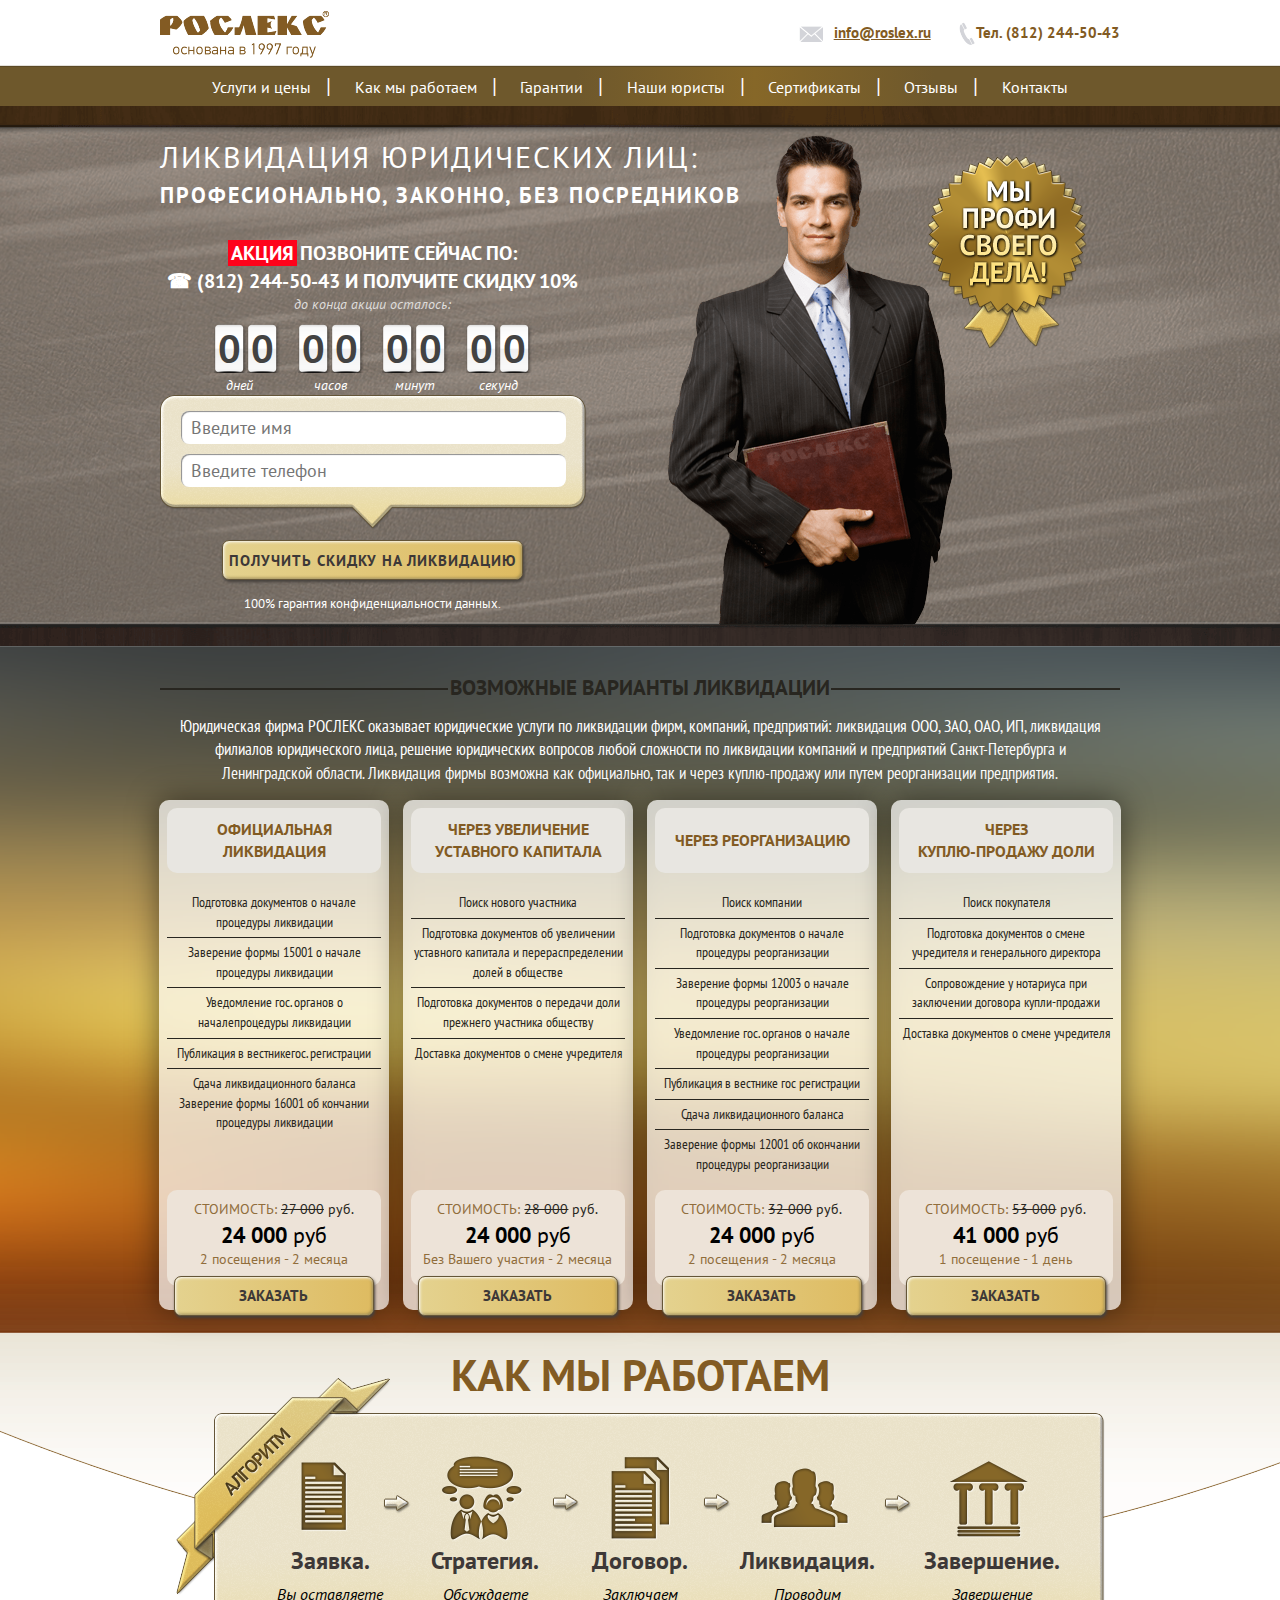
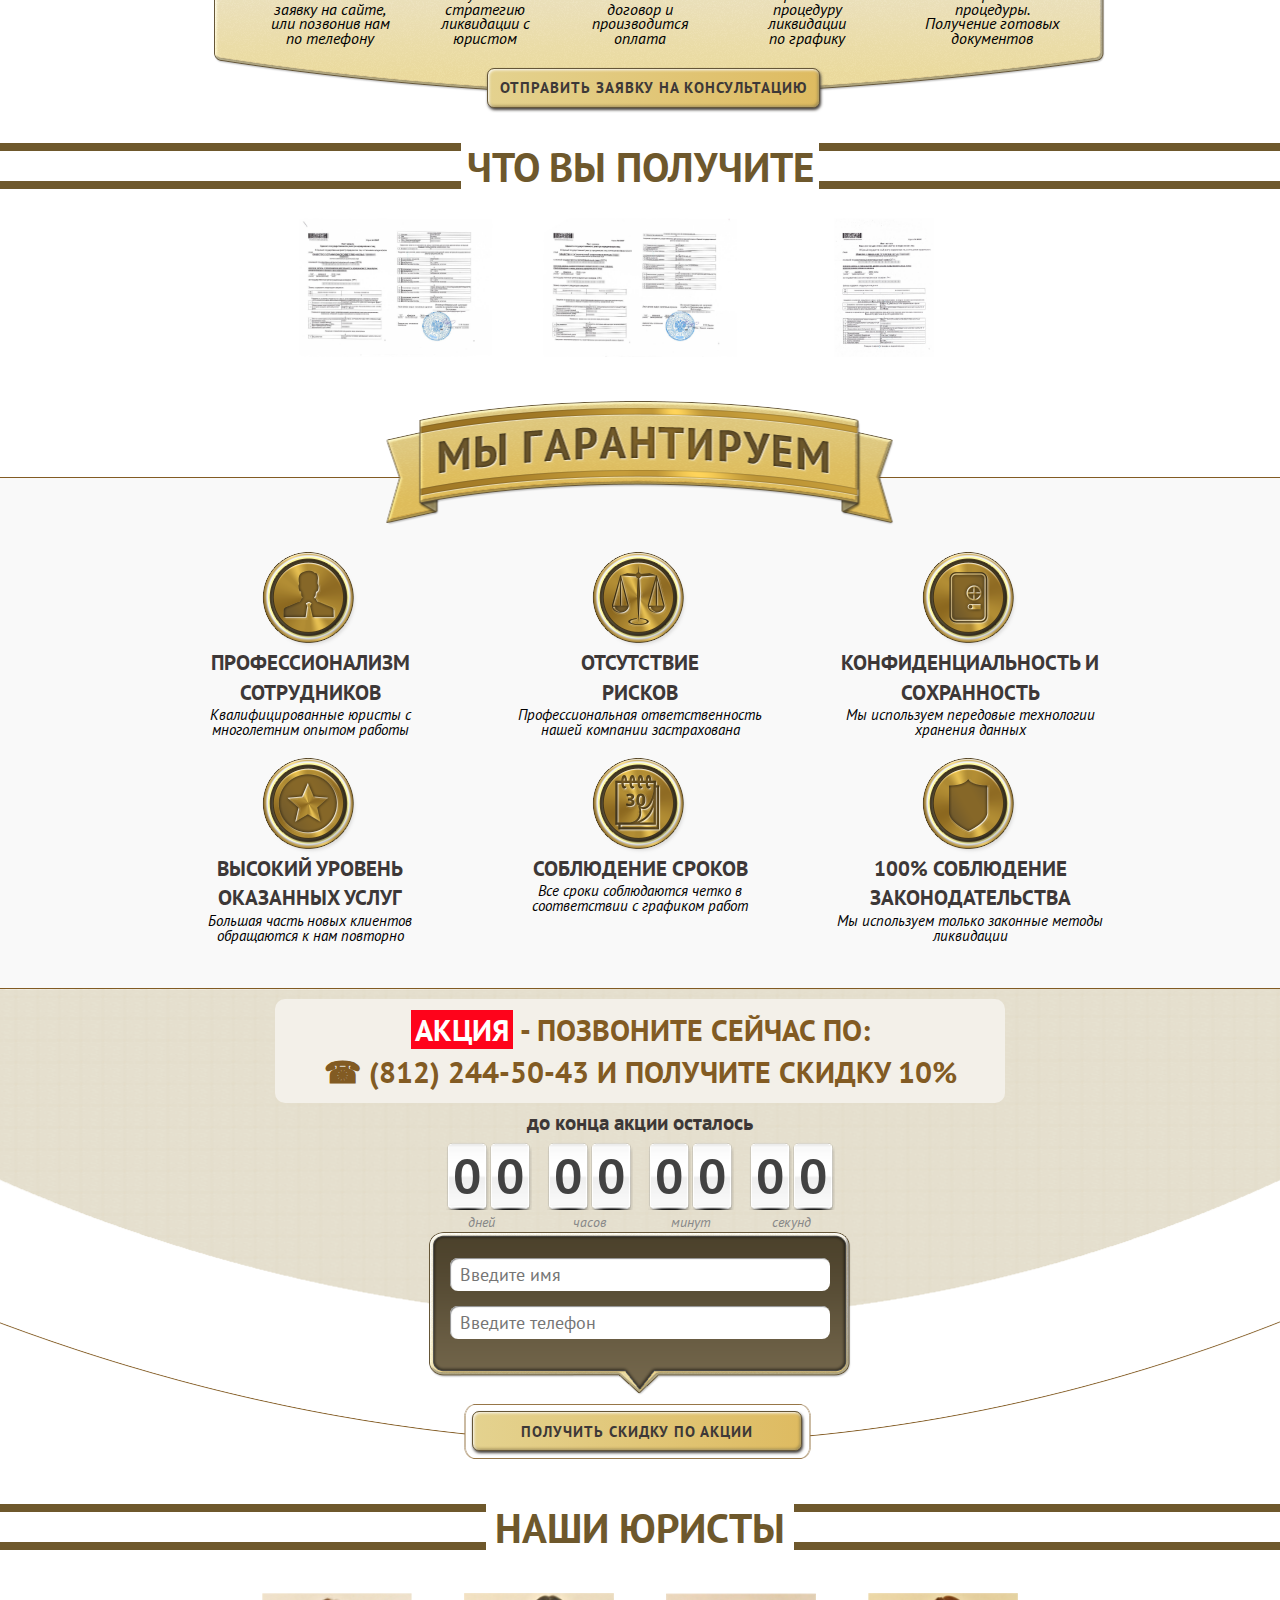
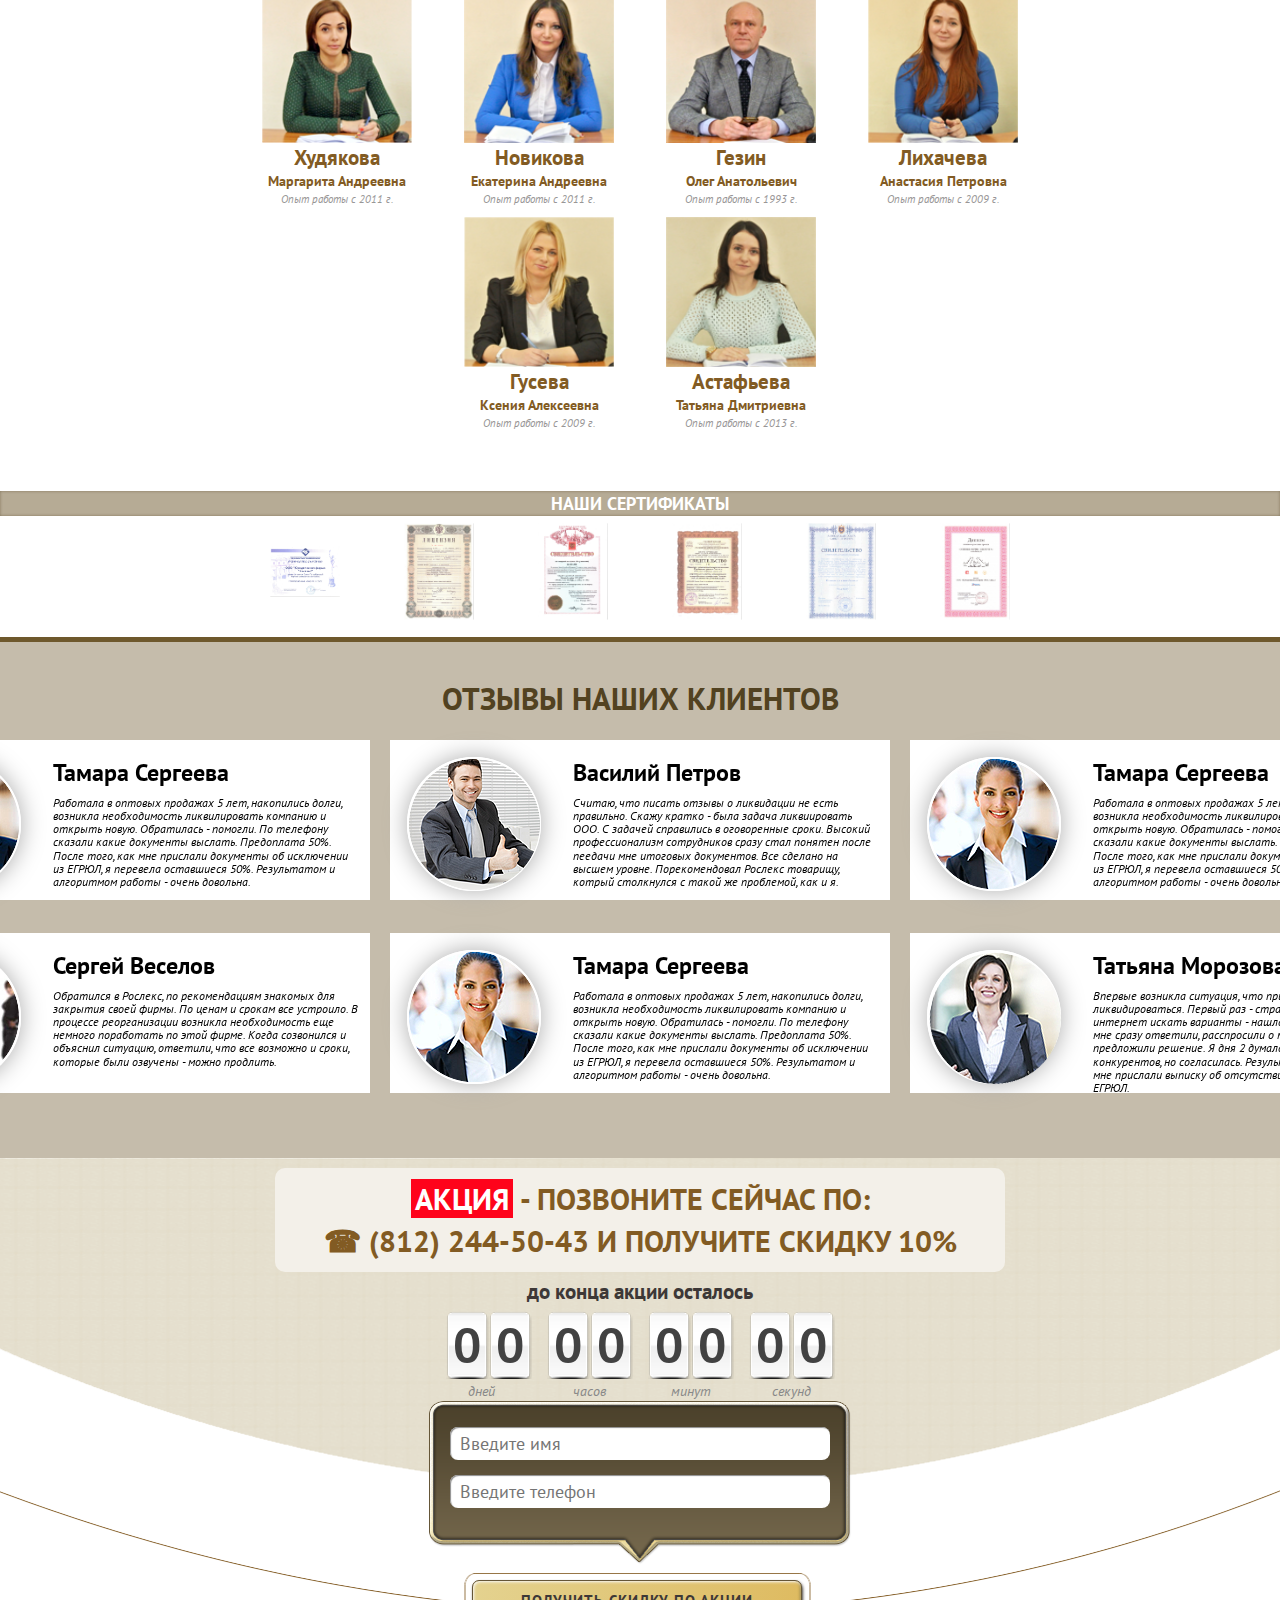
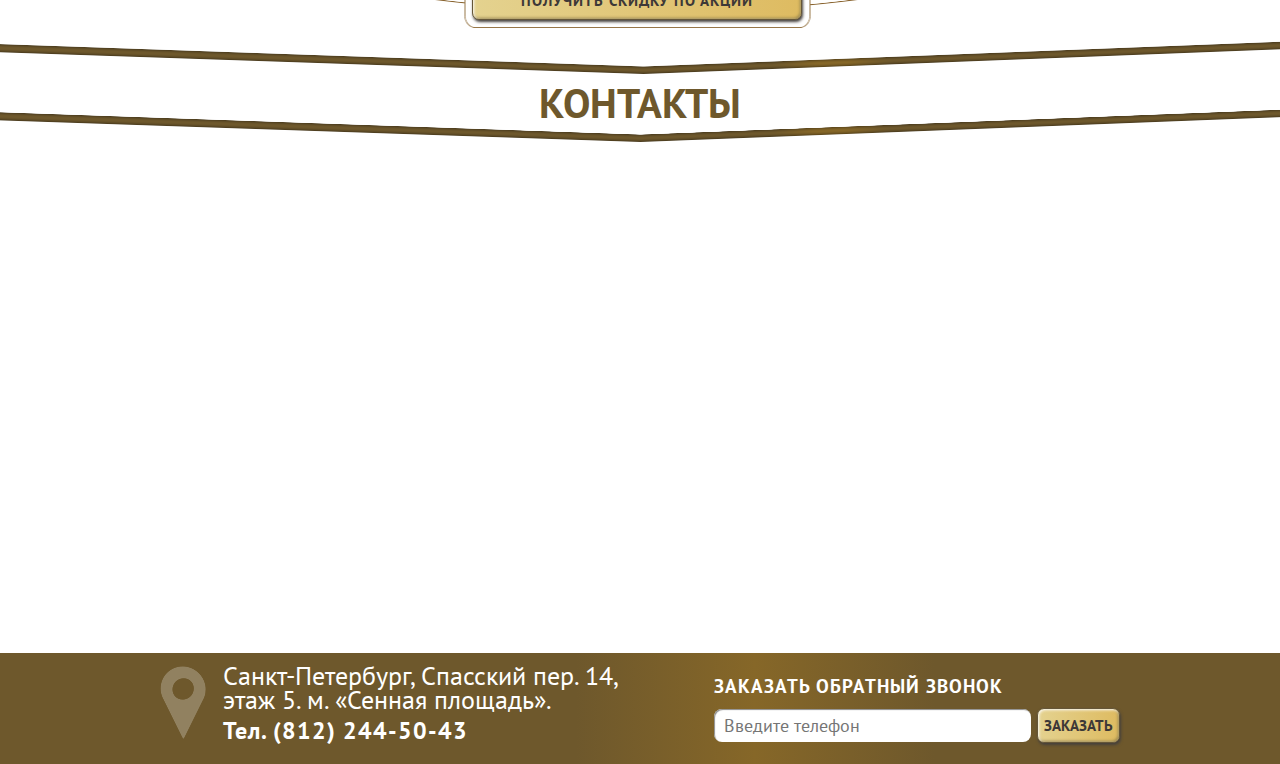
==== index.html @ 44843764 "position upd" ====
<!doctype html>
<html>
<head>
	<meta charset="utf-8">
	<title>✔ Ликвидация ООО: ☎ (812) 244-50-43</title>
	<!-- <meta name="viewport" content="width=device-width, initial-scale=1"> -->
	<meta name="format-detection" content="telephone=no">
	<link rel="icon" type="image/x-icon" href="img/favicon/favicon_delited.ico" />
	<meta name="description" content="★★★ Ликвидация предприятия с помощью юристов. ☎ (812) 244-50-43 ★★★"> 
	<meta name="Keywords" content="ликвидация  ооо">
	<meta name="viewport" content="width=device-width"/>
	<!-- <meta name="viewport" content="width=1200"> -->
	<!-- <meta name="viewport" content="initial-scale=1, user-scalable=no"> -->
	<link rel="stylesheet" media="all" href="css/screen.css" >
	<link rel="stylesheet" media="all" href="css/jquery.flipcountdown.css">
	<link href="css/lightbox.css" rel="stylesheet" >
	<!--[if IE]><script src="js/html5shiv.js"></script><![endif]-->
	<script src="http://api-maps.yandex.ru/2.1/?lang=ru_RU" type="text/javascript"></script>
</head>
<body>
<!-- BEGIN  out-->
<div class="out">
	<!-- BEGIN topline  -->
	<div class="topline"><div class="topline__in">
		<div class="topline__logo"><a href="#"><i class="icon-logo"></i></a></div>
		<div class="topline__contacts">
			<a href="mailto: domenroslex@yandex.ru, info@roslex.ru" class="topline__mail topline__mail--brown"><i class="icon-mail"></i>info@roslex.ru</a>
			<div class="topline__phone topline__phone--brown"><i class="icon-phone"></i>Тел. (812) 244-50-43</div>
		</div>
	</div></div>
	<!-- END topline -->

	<!-- BEGIN nav  -->
	<div class="js-wrap">
	<div class="nav js-fixed nav--brown"><div class="nav__in">
		<ul class="nav__list nav__list--white">
			<li><a href="#" class="js-price">Услуги и цены</a></li>
			<li><a href="#" class="js-work">Как мы работаем</a></li>
			<li><a href="#" class="js-guaranties">Гарантии</a></li>
			<li><a href="#" class="js-team">Наши юристы</a></li>
			<li><a href="#" class="js-documentation">Сертификаты</a></li>
			<li><a href="#" class="js-feedbacks">Отзывы</a></li>
			<li><a href="#" class="js-contacts">Контакты</a></li>
		</ul>
	</div></div>
	</div>
	<!-- END nav -->

	<!-- BEGIN promo  -->
	<div class="promo promo--brown"><div class="promo__in">
		<h1 class="promo__header"><span class="promo__header_big">ЛИКВИДАЦИЯ ЮРИДИЧЕСКИХ ЛИЦ:</span><br><span class="promo__header_small">ПРОФЕСИОНАЛЬНО, ЗАКОННО, БЕЗ ПОСРЕДНИКОВ</span></h2>
		<div class="promo__info">
			<p class="promo__info-text"><span class="promo__info-text_action">АКЦИЯ</span>Позвоните сейчас по: <br> ☎ (812) 244-50-43 и получите скидку 10%</p>
			<div class="promo__info-form form_size_small">
				<p class="time_to">до конца акции осталось:</p>
				<div class="form__timer">
				</div>
				<form action="" class="form">
					<div class="form__inputs form__inputs_regular"><div class="form__inputs_in">
						<input type="text" placeholder="Введите имя">
						<input type="text" placeholder="Введите телефон">
					</div></div>
					<input type="submit" class="button button--brown" value="получить скидку на ликвидацию">
				</form>
				<p class="form__footer">100% гарантия конфиденциальности данных.</p>
			</div>
		</div>
		<div class="promo__we">
			<div class="promo__we-photo promo__we--man"></div>
			<div class="promo__we-embl promo__we-embl--brown"></div>
		</div>
	</div></div>
	<!-- END promo -->

	<!-- BEGIN rates  -->
	<div class="rates rates--lic"><div class="rates__in">
			<h2 class="rates__header rates__header--brown">Возможные варианты ликвидации</h2>
			<p class="rates__about">Юридическая фирма РОСЛЕКС оказывает юридические услуги по ликвидации фирм, компаний, предприятий: ликвидация ООО, ЗАО, ОАО, ИП, ликвидация филиалов юридического лица, решение юридических вопросов любой сложности по ликвидации компаний и предприятий Санкт-Петербурга и Ленинградской области. Ликвидация фирмы возможна как официально, так и через куплю-продажу или путем реорганизации предприятия.</p>
			<div class="rates__body">

			<!-- BEGIN price_item  -->
			<div class="price price--small">
				<div class="price_item "><div class="price__item_in">
					<div class="price_item__header price_item__header--brown">
						<h3>ОФИЦИАЛЬНАЯ ЛИКВИДАЦИЯ</h3>
					</div>
					<ul class="price_item__info price_item__info--brown">
						<li>Подготовка документов о начале процедуры ликвидации</li>
						<li>Заверение формы 15001 о начале процедуры ликвидации</li>
						<li>Уведомление гос. органов о началепроцедуры ликвидации</li>
						<li>Публикация в вестникегос. регистрации</li>
						<li>Сдача ликвидационного баланса Заверение формы 16001 об кончании процедуры ликвидации</li>
					</ul>
					<div class="price_item__foo">
						<div class="price_item__foo_text">
							<p class="brown">СТОИМОСТЬ: <span><span class="cross">27 000</span> руб.</span></p>
							<p class="price_item__num"><strong>24 000</strong> руб</p>
							<p class="brown">2 посещения - 2 месяца</p>
						</div>
						<form action="" class="form copy-form">
							<div class="form__inputs form__inputs_regular"><div class="form__inputs_in">
								<input type="text" placeholder="Введите имя">
								<input type="text" placeholder="Введите телефон">
							</div></div>
							</form>
						<input type="button" value="заказать" class="button js-open-price-form button--big button--brown">
					</div>
				</div></div>
				</div>
				<!-- END price_item -->

				<!-- BEGIN price_item  -->
				<div class="price price--small">
				<div class="price_item "><div class="price__item_in">
					<div class="price_item__header price_item__header--brown">
						<h3>ЧЕРЕЗ УВЕЛИЧЕНИЕ УСТАВНОГО КАПИТАЛА</h3>
					</div>
					<ul class="price_item__info price_item__info--brown">
						<li>Поиск нового участника</li>
						<li>Подготовка документов об увеличении уставного капитала и перераспределении долей в обществе</li>
						<li>Подготовка документов о передачи доли прежнего участника обществу</li>
						<li>Доставка документов о смене учредителя</li>
					</ul>
					<div class="price_item__foo">
						<div class="price_item__foo_text">
							<p class="brown">СТОИМОСТЬ: <span><span class="cross">28 000</span> руб.</span></p>
							<p class="price_item__num"><strong>24 000</strong> руб</p>
							<p class="brown">Без Вашего участия - 2 месяца</p>
						</div>
						<form action="" class="form copy-form">
							<div class="form__inputs form__inputs_regular"><div class="form__inputs_in">
								<input type="text" placeholder="Введите имя">
								<input type="text" placeholder="Введите телефон">
							</div></div>
							</form>
						<input type="button" value="заказать" class="button js-open-price-form button--big button--brown">
					</div>
				</div></div>
				</div>
				<!-- END price_item -->

				<!-- BEGIN price_item  -->
				<div class="price price--small">
				<div class="price_item "><div class="price__item_in">
					<div class="price_item__header price_item__header--brown">
						<h3>ЧЕРЕЗ РЕОРГАНИЗАЦИЮ</h3>
					</div>
					<ul class="price_item__info price_item__info--brown">
						<li>Поиск компании</li>
						<li>Подготовка документов о начале процедуры реорганизации</li>
						<li>Заверение формы 12003 о начале процедуры реорганизации</li>
						<li>Уведомление гос. органов о начале процедуры реорганизации</li>
						<li>Публикация в вестнике гос регистрации</li>
						<li>Сдача ликвидационного баланса</li>
						<li>Заверение формы 12001 об окончании процедуры реорганизации</li>
					</ul>
					<div class="price_item__foo">
						<div class="price_item__foo_text">
							<p class="brown">СТОИМОСТЬ: <span><span class="cross">32 000</span> руб.</span></p>
							<p class="price_item__num"><strong>24 000</strong> руб</p>
							<p class="brown">2 посещения - 2 месяца</p>
						</div>
						<form action="" class="form copy-form">
							<div class="form__inputs form__inputs_regular"><div class="form__inputs_in">
								<input type="text" placeholder="Введите имя">
								<input type="text" placeholder="Введите телефон">
							</div></div>
							</form>
						<input type="button" value="заказать" class="button js-open-price-form button--big button--brown">
					</div>
				</div></div>
				</div>
				<!-- END price_item -->

				<!-- BEGIN price_item  -->
				<div class="price price--small">
				<div class="price_item "><div class="price__item_in">
					<div class="price_item__header price_item__header--brown">
						<h3>ЧЕРЕЗ<br>КУПЛЮ-ПРОДАЖУ ДОЛИ</h3>
					</div>
					<ul class="price_item__info price_item__info--brown">
						<li>Поиск покупателя</li>
						<li>Подготовка документов о смене учредителя и генерального директора</li>
						<li>Сопровождение у нотариуса при заключении договора купли-продажи</li>
						<li>Доставка документов о смене учредителя</li>
					</ul>
					<div class="price_item__foo">
						<div class="price_item__foo_text">
							<p class="brown">СТОИМОСТЬ: <span><span class="cross">53 000</span> руб.</span></p>
							<p class="price_item__num"><strong>41 000</strong> руб</p>
							<p class="brown">1 посещение - 1 день</p>
						</div>
						<form action="" class="form copy-form">
							<div class="form__inputs form__inputs_regular"><div class="form__inputs_in">
								<input type="text" placeholder="Введите имя">
								<input type="text" placeholder="Введите телефон">
							</div></div>
							</form>
						<input type="button" value="заказать" class="button js-open-price-form button--big button--brown">
					</div>
				</div></div>
				</div>
				<!-- END price_item -->

			</div>
	</div></div>
	<!-- END rates -->
<!-- BEGIN work  -->
		<div class="work work--brown"><div class="work__in">
			<p class="work__header about__header about__header--brown">КАК МЫ РАБОТАЕМ</p>
			<div class="work__form work__form--brown">
			<div class="work__item_wrap">
				<article class="work__item">
					<h4 class="work__item_header">Заявка.</h4>
					<p class="work__item_descr">Вы оставляете<br>заявку на сайте,<br>или позвонив нам<br>по телефону</p>
				</article>

				<article class="work__item">
					<h4 class="work__item_header">Стратегия.</h4>
					<p class="work__item_descr">Обсуждаете стратегию<br>ликвидации с юристом</p>
				</article>

				<article class="work__item">
					<h4 class="work__item_header">Договор.</h4>
					<p class="work__item_descr">Заключаем<br>договор и производится<br>оплата</p>
				</article>

				<article class="work__item">
					<h4 class="work__item_header">Ликвидация.</h4>
					<p class="work__item_descr">Проводим<br>процедуру<br> ликвидации<br>по графику</p>
				</article>

				<article class="work__item">
					<h4 class="work__item_header">Завершение.</h4>
					<p class="work__item_descr">Завершение процедуры.<br> Получение готовых документов</p>
				</article>
				</div>
			</div>
			<form action="" class="form work-form copy-form">
				<div class="form__inputs form__inputs_regular"><div class="form__inputs_in">
					<input type="text" placeholder="Введите имя">
					<input type="text" placeholder="Введите телефон">
				</div></div>
			</form>
			<input type="button" class="button button--brown js-open-work-form" value="отправить заявку на консультацию">
		</div></div>
		<!-- END work -->
		<!-- BEGIN getting  -->
		<div class="getting">
			<p class="header-linear header-linear--brown"><span>ЧТО ВЫ ПОЛУЧИТЕ</span></p>
			<div class="getting__in">
				<div class="getting__list">
					<a href="img/get_1.jpg" data-lightbox="roadtrip" data-title=""><img src="img/get_1.jpg"></a>
					<a href="img/get_2.jpg" data-lightbox="roadtrip" data-title=""><img src="img/get_2.jpg"></a>
					<a href="img/get_3.jpg" data-lightbox="roadtrip" data-title=""><img src="img/get_3.jpg"></a>
				</div>
			</div>	
		</div>
		<!-- END getting -->

	<!-- BEGIN guarantees  -->
	<div class="guarantees guarantees--brown"><div class="guarantees__in">
		<div class="guarantees__header"></div>
		<div class="guarantees__item_wrap guarantees__item--brown">
		<article class="guarantees__item ">
			<div class="guarantees__item_pic"><i class="guar_1"></i></div>
			<h2 class="guarantees__item_header">ПРОФЕССИОНАЛИЗМ СОТРУДНИКОВ</h2>
			<p class="guarantees__item_descr">Квалифицированные юристы с многолетним опытом работы</p>
		</article>

		<article class="guarantees__item">
			<div class="guarantees__item_pic"><i class="guar_2"></i></div>
			<h2 class="guarantees__item_header">ОТСУТСТВИЕ<br>РИСКОВ</h2>
			<p class="guarantees__item_descr">Профессиональная ответственность нашей компании застрахована</p>
		</article>

		<article class="guarantees__item">
			<div class="guarantees__item_pic"><i class="guar_3"></i></div>
			<h2 class="guarantees__item_header">КОНФИДЕНЦИАЛЬНОСТЬ И СОХРАННОСТЬ</h2>
			<p class="guarantees__item_descr">Мы используем передовые технологии хранения данных</p>
		</article>

		<article class="guarantees__item">
			<div class="guarantees__item_pic"><i class="guar_4"></i></div>
			<h2 class="guarantees__item_header">ВЫСОКИЙ УРОВЕНЬ ОКАЗАННЫХ УСЛУГ</h2>
			<p class="guarantees__item_descr">Большая часть новых клиентов обращаются к нам повторно</p>
		</article>

		<article class="guarantees__item">
			<div class="guarantees__item_pic"><i class="guar_5"></i></div>
			<h2 class="guarantees__item_header">СОБЛЮДЕНИЕ СРОКОВ</h2>
			<p class="guarantees__item_descr">Все сроки соблюдаются четко в соответствии с графиком работ</p>
		</article>

		<article class="guarantees__item">
			<div class="guarantees__item_pic"><i class="guar_6"></i></div>
			<h2 class="guarantees__item_header">100% СОБЛЮДЕНИЕ ЗАКОНОДАТЕЛЬСТВА</h2>
			<p class="guarantees__item_descr">Мы используем только законные методы ликвидации</p>
		</article>
		</div>
	</div></div>
	<!-- END guarantees -->
	
	<!-- BEGIN action  -->
	<div class="action action--brown"><div class="action__in">
		<h1 class="action__header"><span class="red">АКЦИЯ</span><span class="brown"> - Позвоните сейчас по: <br> ☎ (812) 244-50-43 и получите скидку 10%</span></h1>
		<div class="action__form form_size_small">
			<p class="action_end">до конца акции осталось</p>
			<div class="form__timer form__timer--brown form__timer_size_big"></div>
			<form action="" class="form">
				<div class="form__inputs form__inputs--dbrown">
					<div class="form__inputs_in">
					<input type="text" placeholder="Введите имя">
					<input type="text" placeholder="Введите телефон">
				</div></div>
				<input type="submit" class="button button--brown" value="получить скидку по акции">
			</form>
		</div>
	</div></div>
	<!-- END action -->
		<!-- BEGIN team  -->
	<div class="team">
		<p class="team__header header-linear header-linear--brown"><span>НАШИ ЮРИСТЫ</span></p>
		<div class="team__list_wrap">
		<ul class="team__list">
			<li class="member">
				<div class="member__photo"><img src="img/team_1.png" alt=""></div>
				<div class="member__about member__about--brown">
					<p class="member__surname">Худякова</p>
					<p class="member__name">Маргарита Андреевна</p>
					<p class="member__experience">Опыт работы с 2011 г.</p>
				</div>
			</li>
			<li class="member">
				<div class="member__photo"><img src="img/team_2.png" alt=""></div>
				<div class="member__about member__about--brown">
					<p class="member__surname">Новикова</p>
					<p class="member__name">Екатерина Андреевна</p>
					<p class="member__experience">Опыт работы с 2011 г.</p>
				</div>
			</li>
			<li class="member">
				<div class="member__photo"><img src="img/team_3.png" alt=""></div>
				<div class="member__about member__about--brown">
					<p class="member__surname">Гезин</p>
					<p class="member__name">Олег Анатольевич</p>
					<p class="member__experience">Опыт работы с 1993 г.</p>
				</div>
			</li>
			<li class="member">
				<div class="member__photo"><img src="img/team_4.png" alt=""></div>
				<div class="member__about member__about--brown">
					<p class="member__surname">Лихачева</p>
					<p class="member__name">Анастасия Петровна</p>
					<p class="member__experience">Опыт работы с 2009 г.</p>
				</div>
			</li>
			<li class="member">
				<div class="member__photo"><img src="img/team_5.png" alt=""></div>
				<div class="member__about member__about--brown">
					<p class="member__surname">Гусева</p>
					<p class="member__name">Ксения Алексеевна</p>
					<p class="member__experience">Опыт работы с 2009 г.</p>
				</div>
			</li>
			<li class="member">
				<div class="member__photo"><img src="img/team_6.png" alt=""></div>
				<div class="member__about member__about--brown">
					<p class="member__surname">Астафьева</p>
					<p class="member__name">Татьяна Дмитриевна</p>
					<p class="member__experience">Опыт работы с 2013 г.</p>
				</div>
			</li>
		</ul></div>
	</div>
	<!-- END team -->
			<div class="documentation documentation--brown"><div class="documentation__in">
			<div class="documentation__item">
				<h4 class="documentation__item_header documentation__item_header--brown">НАШИ СЕРТИФИКАТЫ</h4>
				<div class="documentation__item_wrap">
				<ul class="documentation__item_imgs">
					<li><a href="img/doc_1.jpg" data-lightbox="docs"><img src="img/doc_1.jpg" alt=""></a></li>
					<li><a href="img/doc_2.jpg" data-lightbox="docs"><img src="img/doc_2.jpg" alt=""></a></li>
					<li><a href="img/doc_3.jpg" data-lightbox="docs"><img src="img/doc_3.jpg" alt=""></a></li>
					<li><a href="img/doc_4.jpg" data-lightbox="docs"><img src="img/doc_4.jpg" alt=""></a></li>
					<li><a href="img/doc_5.jpg" data-lightbox="docs"><img src="img/doc_5.jpg" alt=""></a></li>
					<li><a href="img/doc_6.jpg" data-lightbox="docs"><img src="img/doc_6.jpg" alt=""></a></li>
				</ul>
			</div></div>
		</div></div>
		<!-- END documentation -->
		<!-- BEGIN partners -->
<!-- <div class="partners"><div class="partners__in">
		<p class="about__header partners__header about__header--brown"><span>НАШИ ПАРТНЕРЫ</span></p>
		<div class="partners__list"></div>
	</div>
</div> -->
	<!-- END partners -->


	<!-- BEGIN feedback  -->
	<div class="feedbacks feedbacks--brown">
		<p class="feedbacks__header feedbacks__header--brown">ОТЗЫВЫ НАШИХ КЛИЕНТОВ</p>
		<div class="slider">
	    <div class="slider__top feedback--brown">
			<div class="feedback ">
				<div class="feedback__author_photo"><div class="feedback__photo_wrap">
					<img src="img/feed_5.png" alt="">
				</div></div>
				<div class="feedback__text">
					<h2 class="feedback__author_name">Василий Петров</h2>
					<p class="feedback__review">
						Считаю, что писать отзывы о ликвидации не есть правильно. Скажу кратко - была задача ликвиировать ООО. С задачей справились в оговоренные сроки. Высокий профессионализм сотрудников сразу стал понятен после пеедачи мне итоговых документов. Все сделано на высшем уровне. Порекомендовал Рослекс товарищу, котрый столкнулся с такой же проблемой, как и я.
					</p>
				</div>
			</div>
				<div class="feedback">
					<div class="feedback__author_photo"><div class="feedback__photo_wrap">
						<img src="img/feed_1.png" alt="">
					</div></div>
					<div class="feedback__text">
						<h2 class="feedback__author_name">Тамара Сергеева</h2>
						<p class="feedback__review">
							Работала в оптовых продажах 5 лет, накопились долги, возникла необходимость ликвилировать компанию и открыть новую. Обратилась - помогли. По телефону сказали какие документы выслать. Предоплата 50%. После того, как мне прислали документы об исключении из ЕГРЮЛ, я перевела оставшиеся 50%. Результатом и алгоритмом работы - очень довольна.
						</p>
					</div>
				</div>
				<div class="feedback">
					<div class="feedback__author_photo"><div class="feedback__photo_wrap">
						<img src="img/feed_2.png" alt="">
					</div></div>
					<div class="feedback__text">
						<h2 class="feedback__author_name">Сергей Веселов</h2>
						<p class="feedback__review">
							Обратился в Рослекс, по рекомендациям знакомых для закрытия своей фирмы. По ценам и срокам все устроило. В процессе реорганизации возникла необходимость еще немного поработать по этой фирме. Когда созвонился и объяснил ситуацию, ответили, что все возможно и сроки, которые были озвучены - можно продлить.
						</p>
					</div>
				</div>
				<div class="feedback">
					<div class="feedback__author_photo"><div class="feedback__photo_wrap">
						<img src="img/feed_3.png" alt="">
					</div></div>
					<div class="feedback__text">
						<h2 class="feedback__author_name">Татьяна Морозова</h2>
						<p class="feedback__review">
							Впервые возникла ситуация, что пришлось ликвидироваться. Первый раз - страшно. Полезла в интернет искать варианты - нашла Рослекс. Позвонила, мне сразу ответили, расспросили о моей ситуации и предложили решение. Я дня 2 думала, смотрела конкурентов, но согласилась. Результат - через 2 месяца мне прислали выписку об отсутствии моей компании в ЕГРЮЛ.
						</p>
					</div>
				</div>
				<div class="feedback">
					<div class="feedback__author_photo"><div class="feedback__photo_wrap">
						<img src="img/feed_1.png" alt="">
					</div></div>
					<div class="feedback__text">
						<h2 class="feedback__author_name">Тамара Сергеева</h2>
						<p class="feedback__review">
							Работала в оптовых продажах 5 лет, накопились долги, возникла необходимость ликвилировать компанию и открыть новую. Обратилась - помогли. По телефону сказали какие документы выслать. Предоплата 50%. После того, как мне прислали документы об исключении из ЕГРЮЛ, я перевела оставшиеся 50%. Результатом и алгоритмом работы - очень довольна.
						</p>
					</div>
				</div>
			</div>
	    <div class="slider__bottom feedback--brown">
				<div class="feedback">
					<div class="feedback__author_photo"><div class="feedback__photo_wrap">
						<img src="img/feed_1.png" alt="">
					</div></div>
					<div class="feedback__text">
						<h2 class="feedback__author_name">Тамара Сергеева</h2>
						<p class="feedback__review">
							Работала в оптовых продажах 5 лет, накопились долги, возникла необходимость ликвилировать компанию и открыть новую. Обратилась - помогли. По телефону сказали какие документы выслать. Предоплата 50%. После того, как мне прислали документы об исключении из ЕГРЮЛ, я перевела оставшиеся 50%. Результатом и алгоритмом работы - очень довольна.
						</p>
					</div>
				</div>
				<div class="feedback">
					<div class="feedback__author_photo"><div class="feedback__photo_wrap">
						<img src="img/feed_3.png" alt="">
					</div></div>
					<div class="feedback__text">
						<h2 class="feedback__author_name">Татьяна Морозова</h2>
						<p class="feedback__review">
							Впервые возникла ситуация, что пришлось ликвидироваться. Первый раз - страшно. Полезла в интернет искать варианты - нашла Рослекс. Позвонила, мне сразу ответили, расспросили о моей ситуации и предложили решение. Я дня 2 думала, смотрела конкурентов, но согласилась. Результат - через 2 месяца мне прислали выписку об отсутствии моей компании в ЕГРЮЛ.
						</p>
					</div>
				</div>
				<div class="feedback">
					<div class="feedback__author_photo"><div class="feedback__photo_wrap">
						<img src="img/feed_4.png" alt="">
					</div></div>
					<div class="feedback__text">
						<h2 class="feedback__author_name">Алексей Белозеров</h2>
						<p class="feedback__review">
							Обратился за реорганизацией фирмы. Уже по телефону рассказали весь процесс максимально подробно и ясно. Однако все равно остались сомнения. Посмотрел предложения конкурентов, но как только начинал общаться - понимал, что то тут доплатить, то там еще придется. Понял, что более выгодного варианта, чем здесь я не найду. В итоге согласился и через несколько недель я получил документы.
						</p>
					</div>
				</div>
				<div class="feedback">
					<div class="feedback__author_photo"><div class="feedback__photo_wrap">
						<img src="img/feed_5.png" alt="">
					</div></div>
					<div class="feedback__text">
						<h2 class="feedback__author_name">Василий Петров</h2>
						<p class="feedback__review">
							Считаю, что писать отзывы о ликвидации не есть правильно. Скажу кратко - была задача ликвиировать ООО. С задачей справились в оговоренные сроки. Высокий профессионализм сотрудников сразу стал понятен после пеедачи мне итоговых документов. Все сделано на высшем уровне. Порекомендовал Рослекс товарищу, котрый столкнулся с такой же проблемой, как и я.
						</p>
					</div>
				</div>
				<div class="feedback">
					<div class="feedback__author_photo"><div class="feedback__photo_wrap">
						<img src="img/feed_2.png" alt="">
					</div></div>
					<div class="feedback__text">
						<h2 class="feedback__author_name">Сергей Веселов</h2>
						<p class="feedback__review">
							Обратился в Рослекс, по рекомендациям знакомых для закрытия своей фирмы. По ценам и срокам все устроило. В процессе реорганизации возникла необходимость еще немного поработать по этой фирме. Когда созвонился и объяснил ситуацию, ответили, что все возможно и сроки, которые были озвучены - можно продлить.
						</p>
					</div>
				</div>
			</div>
		</div>
	</div>
	<!-- END feedback -->
	<!-- BEGIN action  -->
	<div class="action action--brown"><div class="action__in">
		<h1 class="action__header"><span class="red">АКЦИЯ</span><span class="brown"> - Позвоните сейчас по: <br> ☎ (812) 244-50-43 и получите скидку 10%</span></h1>
		<div class="action__form form_size_small">
			<p class="action_end">до конца акции осталось</p>
			<div class="form__timer form__timer--brown form__timer_size_big"></div>
			<form action="" class="form">
				<div class="form__inputs form__inputs--dbrown">
					<div class="form__inputs_in">
					<input type="text" placeholder="Введите имя">
					<input type="text" placeholder="Введите телефон">
				</div></div>
				<input type="submit" class="button button--brown" value="получить скидку по акции">
			</form>
		</div>
	</div></div>
	<!-- END action -->
	<!-- BEGIN contacts  -->
	<div class="contacts">
		<p class="contacts__header contacts__header--brown"><span>КОНТАКТЫ</span></p>
		<div id="ymap" class="contacts__map"></div>
	</div>
	<!-- END contacts -->

	<!-- BEGIN footer  -->
	<div class="footer footer--brown"><div class="footer__in">
	  <div class="footer__adds">
	  	<div class="loc"><i class="icon-loc"></i></div>
	  	<div class="footer__adds_txt">
	  		<p class="adds">Санкт-Петербург, Спасский пер. 14,<br> этаж 5. м. «Сенная площадь».</p>
	  		<p class="phone">Тел. (812) 244-50-43</p>
	  	</div>
	  </div>
	  <div class="footer__form">
	  	<p class="footer__form_header">Заказать обратный звонок</p>
	  	<input type="text" placeholder="Введите телефон" class="footer__form_input">
	  	<input type="button" value="ЗАКАЗАТЬ" class="button button--brown">
	  </div>
	</div>
	<!-- END footer -->
	<div class="up js-up up--lic"></div>
</div></div>
<!-- END out-->
<!-- load scripts -->
<script src="js/lib/head.js" data-headjs-load="js/init.js"></script>
<script>
ymaps.ready(init);
function init () {
	var map = new ymaps.Map("ymap", {
	    center: [59.92733739, 30.31772910], 
	    zoom: 13,
	    controls: []
    }),
		myGeoObject = new ymaps.GeoObject({
      geometry: {
        type: "Point",
        coordinates: [59.92733739, 30.31772910]
      },
    });
    map.geoObjects
        .add(myGeoObject)
        .add(new ymaps.Placemark([59.92733739, 30.31772910], {
            balloonContent: 'цвет <strong>воды пляжа бонди</strong>'
        }, {
            preset: 'islands#icon',
            iconColor: '#0095b6'
        }));
}
</script>

</body>
</html>
---- css/screen.css ----
@import url("http://fonts.googleapis.com/css?family=PT+Sans:400,700,400italic&subset=cyrillic,latin");
@import url("http://fonts.googleapis.com/css?family=PT+Sans+Narrow&subset=latin,cyrillic");
html, body, div, span, applet, object, iframe, h1, h2, h3, h4, h5, h6, p, blockquote, pre, a, abbr, acronym, address, big, cite, code, del, dfn, em, img, ins, kbd, q, s, samp, small, strike, strong, sub, sup, tt, var, b, u, i, center, dl, dt, dd, ol, ul, li, fieldset, form, label, legend, table, caption, tbody, tfoot, thead, tr, th, td, article, aside, canvas, details, embed, figure, figcaption, footer, header, hgroup, menu, nav, output, ruby, section, summary, time, mark, audio, video { margin: 0; padding: 0; border: 0; vertical-align: baseline; }

body, html { height: 100%; }

img, fieldset, a img { border: none; }

input[type="text"], input[type="email"], input[type="tel"], textarea { -webkit-appearance: none; }

input[type="submit"], button { cursor: pointer; }
input[type="submit"]::-moz-focus-inner, button::-moz-focus-inner { padding: 0; border: 0; }

textarea { overflow: auto; }

input, button { margin: 0; padding: 0; border: 0; }

div, input, textarea, select, button, h1, h2, h3, h4, h5, h6, a, span, a:focus { outline: none; }

ul, ol { list-style-type: none; }

@media only screen and (min-device-width: 320px) and (max-device-width: 480px) { * { -webkit-text-size-adjust: none; } }
table { border-spacing: 0; border-collapse: collapse; width: 100%; }

body { font-family: Arial, sans-serif; font-size: 12px; line-height: 1.4; }

.topline .topline__in, .nav .nav__in, .promo .promo__in, .rates .rates__in, .action .action__in, .guarantees .guarantees__in, .work .work__in, .documentation .documentation__item_wrap, .partners .partners__in, .team .team__list_wrap, .footer .footer__in, .getting .getting__in { width: 960px; margin: 0 auto; }

.button, .promo .promo__info .promo__info-text, .rates .rates__header, .action .action__header, .footer .footer__form .footer__form_header { text-transform: uppercase; }

.header-linear { position: relative; z-index: 1; text-align: center; }
.header-linear:after, .header-linear:before { content: ""; display: block; position: absolute; top: 5px; width: 36%; height: 30px; }
.header-linear:after { right: 0; }
.header-linear:before { left: 0; }
.header-linear span { font-family: "PT Sans", Arial, sans-serif; font-weight: 700; font-size: 41px; position: relative; z-index: 2; padding: 0 10px; }
@media only screen and (max-width: 1227px) { .header-linear span { background-color: white; } }

.header-linear--brown:after, .header-linear--brown:before { border-top: 8px solid #6e582c; border-bottom: 8px solid #6e582c; }
.header-linear--brown span { color: #6e582c; }

.header-linear--blue:after, .header-linear--blue:before { border-top: 8px solid #516b85; border-bottom: 8px solid #516b85; }
.header-linear--blue span { color: #516b85; }

.out { width: 100%; min-width: 960px; }
.out .icon-logo { background: url('../img/icons-saf1cf4ab91.png') 0 -255px no-repeat; width: 169px; height: 47px; display: inline-block; }
.out .icon-logo-blue { background: url('../img/icons-saf1cf4ab91.png') 0 -198px no-repeat; width: 169px; height: 47px; display: inline-block; }
.out .icon-mail { background: url('../img/icons-saf1cf4ab91.png') 0 -312px no-repeat; width: 25px; height: 17px; display: inline-block; }
.out .icon-phone { background: url('../img/icons-saf1cf4ab91.png') 0 -339px no-repeat; width: 17px; height: 24px; display: inline-block; }
.out .icon-loc { background: url('../img/icons-saf1cf4ab91.png') 0 -115px no-repeat; width: 46px; height: 73px; display: inline-block; }
.out .icon-loc-org { background: url('../img/icons-saf1cf4ab91.png') 0 -30px no-repeat; width: 49px; height: 75px; display: inline-block; }

.ie { overflow-x: hidden; }

.button { height: 40px; padding: 0 6px; font-family: "PT Sans", Arial, sans-serif; font-weight: 700; font-size: 15px; -moz-border-radius: 7px; -webkit-border-radius: 7px; border-radius: 7px; color: #3d3837; }

.button--brown { border: 1px solid #655638; -moz-box-shadow: 1px 2px 3px 0 #45403c, 1px 1px 3px white inset, -1px -1px 3px 0 #8f7b40 inset; -webkit-box-shadow: 1px 2px 3px 0 #45403c, 1px 1px 3px white inset, -1px -1px 3px 0 #8f7b40 inset; box-shadow: 1px 2px 3px 0 #45403c, 1px 1px 3px white inset, -1px -1px 3px 0 #8f7b40 inset; background-image: -moz-linear-gradient(left, #e4d28f, #debb61); background-image: -webkit-linear-gradient(left, #e4d28f, #debb61); background-image: linear-gradient(to right, #e4d28f, #debb61); }

.button--orange { background-image: -moz-linear-gradient(left, #fba02a, #ff7c12); background-image: -webkit-linear-gradient(left, #fba02a, #ff7c12); background-image: linear-gradient(to right, #fba02a, #ff7c12); -moz-box-shadow: 1px 1px 3px 0px black; -webkit-box-shadow: 1px 1px 3px 0px black; box-shadow: 1px 1px 3px 0px black; }

.topline .topline__in { *zoom: 1; height: 67px; }
.topline .topline__in:after { content: " "; display: table; clear: both; }
.topline .topline__logo { float: left; display: inline-block; margin-top: 11px; }
.topline .topline__contacts { float: right; margin-top: 22px; }
.topline .topline__mail, .topline .topline__phone { display: inline-block; font-family: "PT Sans", Arial, sans-serif; font-weight: 700; font-size: 15px; }
.topline .topline__mail i, .topline .topline__phone i { vertical-align: middle; }
.topline .topline__mail--brown, .topline .topline__phone--brown { color: #825b23; }
.topline .topline__mail { margin-right: 25px; }
.topline .topline__mail i { position: relative; right: 10px; }

.nav--brown { background-color: #6e582c; *zoom: 1; filter: progid:DXImageTransform.Microsoft.gradient(gradientType=1, startColorstr='#FF6E582C', endColorstr='#FF6E582C'); background-image: -moz-linear-gradient(left, #6e582c 45%, #866728 59%, #6e582c 73%); background-image: -webkit-linear-gradient(left, #6e582c 45%, #866728 59%, #6e582c 73%); background-image: linear-gradient(to right, #6e582c 45%, #866728 59%, #6e582c 73%); -moz-box-shadow: 0 -1px 1px #5b4925; -webkit-box-shadow: 0 -1px 1px #5b4925; box-shadow: 0 -1px 1px #5b4925; }

.nav .nav__list { text-align: center; padding: 8px 0; }
.nav .nav__list li { display: inline-block; font-size: 0; }
.nav .nav__list li a { vertical-align: middle; position: relative; font-family: "PT Sans", Arial, sans-serif; font-size: 16px; text-decoration: none; padding: 0px 20px; }
.nav .nav__list li a:after { content: "|"; position: absolute; display: inline-block; top: -6px; right: 0; font-size: 21px; }
.nav .nav__list li a:hover { text-decoration: underline; }
.nav .nav__list li:last-child a:after { display: none; }

.nav__list--white a { color: white; }

.form { text-align: center; }
.form .form__inputs { width: 100%; text-align: center; }
.form .form__inputs_in { padding-top: 16px; }
.form .form__inputs input { -moz-border-radius: 8px; -webkit-border-radius: 8px; border-radius: 8px; font-size: 18px; text-indent: 10px; padding: 5px 0; width: 90%; font-family: "PT Sans", Arial, sans-serif; -moz-box-shadow: 1px 1px 1px 0 #8c8c8c inset; -webkit-box-shadow: 1px 1px 1px 0 #8c8c8c inset; box-shadow: 1px 1px 1px 0 #8c8c8c inset; margin-bottom: 10px; }
.form .form__inputs_regular { background: url("../img/form__inputs.png") no-repeat 0 0; width: 427px; height: 135px; }
.form .form__inputs_orange { background: url("../img/form__inputs-org.png") no-repeat 0 0; width: 418px; height: 133px; }
.form .form__inputs--dorange { background: url("../img/action_tooltip-org.png") no-repeat 0 0; width: 423px; height: 164px; }
.form .form__inputs--dorange .form__inputs_in { padding-top: 26px; }
.form .form__inputs--dorange input { margin-bottom: 15px; }
.form .form__inputs--dbrown { background: url("../img/action_tooltip.png") no-repeat 0 0; width: 423px; height: 164px; }
.form .form__inputs--dbrown .form__inputs_in { padding-top: 26px; }
.form .form__inputs--dbrown input { margin-bottom: 15px; }
.form .button { margin-top: 10px; letter-spacing: 1px; }

.is-fixed { position: fixed; z-index: 5; }

.js-fixed { width: 100%; top: 0; }

.l { *zoom: 1; }
.l:after { content: " "; display: table; clear: both; }
.l .l-col1 { float: left; width: 20%; }
.l .l-col2 { float: right; width: 70%; }

.promo { height: 540px; position: relative; -moz-background-size: cover; -o-background-size: cover; -webkit-background-size: cover; background-size: cover; background-position: top center; min-width: 960px; }
.promo .promo__in { position: relative; }
.promo .promo__header { padding-top: 30px; color: white; display: inline-block; letter-spacing: 2px; font-family: "PT Sans", Arial, sans-serif; }
.promo .promo__header .promo__header_big { font-size: 30px; font-weight: 100; }
.promo .promo__header .promo__header_small { font-size: 22px; font-weight: 700; }
.promo .promo__info { margin-top: 27px; width: 425px; }
.promo .promo__info .promo__info-text { text-align: center; font-size: 20px; font-family: "PT Sans", Arial, sans-serif; font-weight: 700; color: white; }
.promo .promo__info .promo__info-text .promo__info-text_action { background-color: #fe031b; padding: 0 3px; margin-right: 3px; }
.promo .promo__info .promo__info-form { width: 100%; }
.promo .promo__info .promo__info-form p { text-align: center; }
.promo .promo__info .promo__info-form .time_to { font-family: "PT Sans", Arial, sans-serif; font-style: italic; color: #dedcda; font-size: 14px; margin-bottom: 10px; }
.promo .promo__info .form__timer { text-align: center; height: 71px; }
.promo .promo__info .form__timer figcaption { font-family: "PT Sans", Arial, sans-serif; font-style: italic; font-size: 9px; color: white; }
.promo .promo__info .form__timer figure { width: 84px !important; max-width: 84px !important; }
.promo .promo__info .form__timer figure li { font-family: "PT Sans", Arial, sans-serif; font-weight: 700; color: #424242; font-size: 40px; padding-top: 3px; }
.promo .promo__info .form__timer figure > div { margin-right: 0 !important; height: 49px !important; background-color: transparent; background-image: url("../img/timer_bg.png"); border: 0; }
.promo .promo__info .form__timer span { display: none; }
.promo .promo__info .form__footer { margin-top: 15px; font-family: "PT Sans", Arial, sans-serif; color: white; font-size: 13px; }
.promo .promo__we { position: absolute; right: 0px; top: 0; }
.promo .promo__we .promo__we-photo { position: relative; display: inline-block; }
.promo .promo__we .promo__we--man { background: url("../img/promo__man.png") no-repeat 0 0; width: 292px; height: 497px; top: 26px; }
.promo .promo__we .promo__we-embl { display: inline-block; vertical-align: top; position: relative; top: 48px; right: 32px; }
.promo .promo__we .promo__we-embl--brown { background: url("../img/promo__emb.png") no-repeat 0 0; width: 161px; height: 196px; }

.rates--lic { background-image: url(../img/rates_bg.png); height: 687px; }
.rates--lic .rates__header { padding-top: 27px; }

.rates .rates__header { text-align: center; position: relative; font-family: "PT Sans", Arial, sans-serif; font-weight: 700; font-size: 21px; }
.rates .rates__header:before, .rates .rates__header:after { content: ""; display: inline-block; }
.rates .rates__about { text-align: center; color: white; font-family: "PT Sans Narrow", Arial, sans-serif; font-size: 17px; padding: 12px 10px 14px; }
.rates .rates__body { font-size: 0; margin: 0 -8px; text-align: center; }
.rates .price { display: inline-block; }
.rates .price_item { vertical-align: top; text-align: center; -moz-border-radius: 10px; -webkit-border-radius: 10px; border-radius: 10px; background-color: rgba(255, 255, 255, 0.7); -moz-box-shadow: 0 0 30px rgba(0, 0, 0, 0.5); -webkit-box-shadow: 0 0 30px rgba(0, 0, 0, 0.5); box-shadow: 0 0 30px rgba(0, 0, 0, 0.5); }
.rates .price_item .price__item_in { padding: 8px; position: relative; height: 100%; display: table; }
.rates .price_item .price_item__header { width: 100%; height: 65px; -moz-border-radius: 10px; -webkit-border-radius: 10px; border-radius: 10px; background-color: #e8e6e1; text-align: center; display: table; }
.rates .price_item .price_item__header h3 { font-family: "PT Sans", Arial, sans-serif; font-weight: 700; display: table-cell; vertical-align: middle; text-align: center; }
.rates .price_item .price_item__info { margin-top: 15px; }
.rates .price_item .price_item__info li { font-family: "PT Sans Narrow", Arial, sans-serif; }
.rates .price_item .price_item__info li:last-child { border-bottom: 0; }
.rates .price_item .price_item__foo { position: absolute; }
.rates .price_item .price_item__foo .price_item__foo_text { width: 100%; height: 86px; padding-top: 10px; -moz-border-radius: 10px; -webkit-border-radius: 10px; border-radius: 10px; background-color: #ede3d8; }
.rates .price_item .price_item__foo .price_item__foo_text .brown { color: #906d3b; font-family: "PT Sans", Arial, sans-serif; }
.rates .price_item .price_item__foo .price_item__foo_text .brown span { color: #282620; }
.rates .price_item .price_item__foo .price_item__foo_text .blue { color: #516b85; font-family: "PT Sans", Arial, sans-serif; }
.rates .price_item .price_item__foo .price_item__foo_text .blue span { color: #282620; }
.rates .price_item .price_item__foo .price_item__foo_text .cross { text-decoration: line-through; }
.rates .price_item .price_item__foo .price_item__foo_text .cross--blue { color: #516b85; }
.rates .price_item .price_item__foo .price_item__foo_text .price_item__num { font-family: "PT Sans", Arial, sans-serif; }
.rates .price_item .price_item__foo .button { position: relative; cursor: pointer; font-family: "PT Sans", Arial, sans-serif; font-weight: 700; }
.rates .price_item .price_item__foo .form { position: absolute; z-index: 1; display: none; }

.ie .price .price_item__foo, .ff .price .price_item__foo { bottom: 24px; }

.action--brown { background-image: url(../img/action_bg.png); }
.action--brown .action__header { padding: 10px 0; }
.action--brown .button { margin-top: 15px; }

.action--blue { background-image: url(../img/action_bg-blue.png); }
.action--blue .action__header { padding: 6px 0; }
.action--blue .button { font-size: 20px; margin-top: 19px; }

.action { background-repeat: no-repeat; background-position: top center; padding-bottom: 8px; }
.action .action__in { padding-top: 10px; text-align: center; }
.action .action__header { width: 730px; background-color: #f3f0e9; margin: 0 auto; -moz-border-radius: 10px; -webkit-border-radius: 10px; border-radius: 10px; font-family: "PT Sans", Arial, sans-serif; font-weight: 700; font-size: 30px; text-align: center; }
.action .action__header .red { background-color: #fe031b; padding: 0 4px; color: white; }
.action .action__header .brown { color: #825b23; }
.action .action__header .blue { color: #516b85; }
.action .action__form .form__inputs { margin: 0 auto; }
.action .action__form .action_end { font-family: "PT Sans", Arial, sans-serif; font-weight: 700; font-size: 21px; color: #3d3837; margin: 5px 0; }
.action .action__form .form__timer--blue figcaption { font-family: "PT Sans", Arial, sans-serif; font-style: italic; font-size: 9px; color: #516b85; }
.action .action__form .form__timer--browm figcaption { font-family: "PT Sans", Arial, sans-serif; font-style: italic; font-size: 9px; color: #825b23; }
.action .action__form .form__timer_size_big { height: 90px; margin: 0 auto; }
.action .action__form .form__timer_size_big figcaption { font-family: "PT Sans", Arial, sans-serif; font-style: italic; font-size: 9px; }
.action .action__form .form__timer_size_big figure { width: 101px !important; max-width: 101px !important; display: inline-block; }
.action .action__form .form__timer_size_big figure li { font-family: "PT Sans", Arial, sans-serif; font-weight: 700; color: #424242; font-size: 50px; height: 53px; padding-left: 3px; }
.action .action__form .form__timer_size_big figure > div { overflow: hidden; margin-right: 0 !important; padding-left: 10px; height: 68px !important; background-color: transparent; background-image: url("../img/timer_big_bg.png"); border: 0; }
.action .action__form .form__timer_size_big span { display: none; }
.action .action__form .button { width: 330px; margin-left: -6px; }

.guarantees--brown { background-color: #f9f9f9; border-top: 1px solid #825b23; border-bottom: 1px solid #825b23; }
.guarantees--brown .guarantees__header { background: url("../img/guarantees_h.png") no-repeat 0 0; width: 507px; height: 125px; }

.guarantees--blue { border-top: 1px solid #d9d9d9; border-bottom: 1px solid #d9d9d9; background-image: -moz-linear-gradient(#f5e5d1, #f5af77); background-image: -webkit-linear-gradient(#f5e5d1, #f5af77); background-image: linear-gradient(#f5e5d1, #f5af77); }
.guarantees--blue .guarantees__header { background: url("../img/guarantees_h-blue.png") no-repeat 0 0; width: 508px; height: 124px; }

.guarantees { margin-top: 120px; padding-bottom: 25px; }
.guarantees .guarantees__in { position: relative; }
.guarantees .guarantees__header { position: absolute; top: -78px; text-align: center; left: 50%; -moz-transform: translate(-50%, 0); -ms-transform: translate(-50%, 0); -webkit-transform: translate(-50%, 0); transform: translate(-50%, 0); }
.guarantees .guarantees__item_wrap { font-size: 0; padding-top: 73px; margin: 0 -15px; }
.guarantees .guarantees__item { display: inline-block; vertical-align: top; text-align: center; width: 270px; padding: 0 30px; margin-bottom: 20px; }
.guarantees .guarantees__item .guarantees__item_header { font-family: "PT Sans", Arial, sans-serif; font-weight: 700; font-size: 21px; }
.guarantees .guarantees__item .guarantees__item_descr { font-family: "PT Sans", Arial, sans-serif; font-style: italic; font-size: 15px; line-height: 1em; }
.guarantees .guarantees__item--brown .guarantees__item_header { color: #3d3837; }
.guarantees .guarantees__item--brown .guarantees__item_pic i { display: inline-block; }
.guarantees .guarantees__item--brown .guarantees__item_pic i.guar_1 { background: url("../img/guar_1.png") no-repeat 0 0; width: 96px; height: 97px; }
.guarantees .guarantees__item--brown .guarantees__item_pic i.guar_2 { background: url("../img/guar_2.png") no-repeat 0 0; width: 96px; height: 97px; }
.guarantees .guarantees__item--brown .guarantees__item_pic i.guar_3 { background: url("../img/guar_3.png") no-repeat 0 0; width: 96px; height: 97px; }
.guarantees .guarantees__item--brown .guarantees__item_pic i.guar_4 { background: url("../img/guar_4.png") no-repeat 0 0; width: 96px; height: 97px; }
.guarantees .guarantees__item--brown .guarantees__item_pic i.guar_5 { background: url("../img/guar_5.png") no-repeat 0 0; width: 96px; height: 97px; }
.guarantees .guarantees__item--brown .guarantees__item_pic i.guar_6 { background: url("../img/guar_6.png") no-repeat 0 0; width: 96px; height: 97px; }
.guarantees .guarantees__item--blue .guarantees__item_header { color: #072c51; }
.guarantees .guarantees__item--blue .guarantees__item_descr { color: #072c51; }
.guarantees .guarantees__item--blue .guarantees__item_pic i { display: inline-block; }
.guarantees .guarantees__item--blue .guarantees__item_pic i.guar_1 { background: url("../img/guar_1-blue.png") no-repeat 0 0; width: 94px; height: 94px; }
.guarantees .guarantees__item--blue .guarantees__item_pic i.guar_2 { background: url("../img/guar_2-blue.png") no-repeat 0 0; width: 94px; height: 94px; }
.guarantees .guarantees__item--blue .guarantees__item_pic i.guar_3 { background: url("../img/guar_3-blue.png") no-repeat 0 0; width: 94px; height: 94px; }
.guarantees .guarantees__item--blue .guarantees__item_pic i.guar_4 { background: url("../img/guar_4-blue.png") no-repeat 0 0; width: 94px; height: 94px; }
.guarantees .guarantees__item--blue .guarantees__item_pic i.guar_5 { background: url("../img/guar_5-blue.png") no-repeat 0 0; width: 94px; height: 94px; }
.guarantees .guarantees__item--blue .guarantees__item_pic i.guar_6 { background: url("../img/guar_6-blue.png") no-repeat 0 0; width: 94px; height: 94px; }

.about--brown { background-image: url("../img/about_bg.png"); }

.about--blue { background-image: url("../img/about_bg-blue.png"); }

.about { background-color: #fefdfd; background-position: 43% 0; background-repeat: no-repeat; }

.about__header { font-size: 44px; font-family: "PT Sans", Arial, sans-serif; font-weight: 700; }

.about__header--brown { color: #825b23; }

.about__header--blue { color: #496482; }

.work--brown { background-image: url(../img/work-bg.png); }

.work--blue { background-image: url(../img/work-bg-blue.png); }

.work { background-position: 43% 0; background-repeat: no-repeat; }
.work .work__in { text-align: center; position: relative; }
.work .work__header { padding-top: 11px; }
.work .work__form--brown { background: url("../img/work_form.png") no-repeat 0 0; width: 929px; height: 320px; }
.work .work__form--org { background: url("../img/work_form-org.png") no-repeat 0 0; width: 932px; height: 321px; }
.work .work__form { margin: -28px auto 0; font-size: 0; }
.work .work__form .work__item { display: inline-block; width: 155px; margin-top: 166px; vertical-align: top; }
.work .work__form .work__item .work__item_header { font-family: "PT Sans", Arial, sans-serif; font-weight: 700; font-size: 24px; color: #3d3837; margin-bottom: 10px; }
.work .work__form .work__item .work__item_descr { font-family: "PT Sans", Arial, sans-serif; font-style: italic; font-size: 16px; line-height: 0.9em; }
.work .work__form .work__item:nth-of-type(4) { position: relative; left: 12px; }
.work .work__form .work__item:nth-of-type(5) { position: relative; left: 42px; }
.work .button { width: 328px; position: relative; top: -30px; left: 13px; width: 333px; font-family: "PT Sans", Arial, sans-serif; font-weight: 700; font-size: 15px; letter-spacing: 1px; cursor: pointer; }
.work .form { display: none; position: absolute; top: 185px; left: 50%; -moz-transform: translate(-50%, 0); -ms-transform: translate(-50%, 0); -webkit-transform: translate(-50%, 0); transform: translate(-50%, 0); }

.documentation--brown:after { background-color: #6e582c; }

.documentation--blue:after { background-color: #072c51; }

.documentation { padding-top: 40px; }
.documentation:after { content: ""; display: block; height: 5px; margin-top: 10px; }
.documentation .documentation__in { text-align: center; padding-top: 10px; }
.documentation .documentation__header { padding-bottom: 33px; letter-spacing: -3px; }
.documentation .documentation__item_header { font-family: "PT Sans", Arial, sans-serif; font-weight: 700; color: white; font-size: 18px; }
.documentation .documentation__item_header--brown { background-color: rgba(110, 88, 44, 0.5); -moz-box-shadow: 0 0 3px 0px rgba(79, 63, 32, 0.5) inset; -webkit-box-shadow: 0 0 3px 0px rgba(79, 63, 32, 0.5) inset; box-shadow: 0 0 3px 0px rgba(79, 63, 32, 0.5) inset; }
.documentation .documentation__item_header--blue { background-color: rgba(81, 107, 133, 0.7); }
.documentation .documentation__item_wrap .documentation__item_imgs { font-size: 0; margin: 0 -20px; }
.documentation .documentation__item_wrap .documentation__item_imgs li { display: inline-block; padding: 7px 32px; width: 70px; }
.documentation .documentation__item_wrap .documentation__item_imgs li img { max-width: 100%; vertical-align: middle; }

.partners { padding-bottom: 20px; }
.partners .partners__in { text-align: center; padding-top: 13px; }
.partners .partners__header { position: relative; z-index: 1; }
.partners .partners__header span { background-color: #fefdfd; }
.partners .partners__header:before { content: ""; display: block; width: 93%; height: 10px; background-color: #fefdfd; position: absolute; -moz-box-shadow: 0 -1px 15px rgba(0, 0, 0, 0.8); -webkit-box-shadow: 0 -1px 15px rgba(0, 0, 0, 0.8); box-shadow: 0 -1px 15px rgba(0, 0, 0, 0.8); -moz-border-radius: 50%; -webkit-border-radius: 50%; border-radius: 50%; top: 30px; z-index: -2; left: 50%; -moz-transform: translate(-50%, 0); -ms-transform: translate(-50%, 0); -webkit-transform: translate(-50%, 0); transform: translate(-50%, 0); }
.partners .partners__header:after { content: ""; display: block; width: 100%; height: 20px; background-color: #fefdfd; position: absolute; top: 34px; z-index: -1; }
.partners .partners__list { background: url("../img/partners.png") no-repeat 0 0; width: 921px; height: 307px; margin: 0 auto; }

.feedbacks--brown { background-color: #c5bcab; }

.feedbacks--blue { background-color: #9cabb9; }

.feedbacks { padding-bottom: 60px; overflow: hidden; }
.feedbacks .feedbacks__header { padding-top: 35px; padding-bottom: 20px; font-family: "PT Sans", Arial, sans-serif; font-weight: 700; font-size: 31px; text-align: center; }
.feedbacks .feedbacks__header--brown { color: #524221; }
.feedbacks .feedbacks__header--blue { color: white; }
.feedbacks .slider { max-width: 100%; }
.feedbacks .slider__top { margin-bottom: 28px; }
.feedbacks .feedback { width: 500px; height: 160px; background-color: white; display: inline-block; margin: 0 10px; cursor: pointer; }
.feedbacks .feedback:hover { -moz-border-radius: 3px; -webkit-border-radius: 3px; border-radius: 3px; }
.feedbacks .feedback .feedback__author_photo { display: table-cell; vertical-align: top; padding-top: 17px; padding-left: 17px; }
.feedbacks .feedback .feedback__photo_wrap { width: 130px; height: 130px; -moz-border-radius: 50%; -webkit-border-radius: 50%; border-radius: 50%; border: 2px solid white; -moz-box-shadow: 0 0 24px #aaaaaa; -webkit-box-shadow: 0 0 24px #aaaaaa; box-shadow: 0 0 24px #aaaaaa; }
.feedbacks .feedback .feedback__text { display: table-cell; vertical-align: top; padding: 16px 12px 32px 0; padding-top: 16px; padding-left: 32px; }
.feedbacks .feedback .feedback__text .feedback__author_name { font-family: "PT Sans", Arial, sans-serif; font-weight: 700; font-size: 24px; }
.feedbacks .feedback .feedback__text .feedback__review { font-family: "PT Sans", Arial, sans-serif; font-style: italic; font-size: 12px; line-height: 1.1em; padding-top: 6px; }
.feedbacks .feedback--brown .feedback:hover { -moz-box-shadow: 0 0 0 2px #634813; -webkit-box-shadow: 0 0 0 2px #634813; box-shadow: 0 0 0 2px #634813; }
.feedbacks .feedback--blue .feedback:hover { -moz-box-shadow: 0 0 0 2px #072b4f; -webkit-box-shadow: 0 0 0 2px #072b4f; box-shadow: 0 0 0 2px #072b4f; }

.team .team__header { margin-top: 40px; margin-bottom: 36px; }
.team .team__header:after, .team .team__header:before { width: 38%; }
.team .team__list { font-size: 0; margin: 0 -20px; text-align: center; }
.team .team__list li { display: inline-block; padding: 0 26px; margin-bottom: 10px; }

.member .member__about--brown { color: #825b23; }
.member .member__about--blue { color: #072c51; }
.member .member__surname { font-family: "PT Sans", Arial, sans-serif; font-weight: 700; font-size: 21px; }
.member .member__name { font-family: "PT Sans", Arial, sans-serif; font-weight: 700; font-size: 14px; }
.member .member__experience { font-family: "PT Sans", Arial, sans-serif; font-style: italic; font-size: 11px; color: #989696; }
.member .member__photo { width: 150px; height: 150px; }
.member .member__photo img { width: 100%; height: 100%; }

.contacts .contacts__header--brown { background-image: url("../img/contacts_bg.png"); }
.contacts .contacts__header--brown span { color: #6e582c; }
.contacts .contacts__header--blue { background-image: url("../img/contacts_bg-blue.png"); }
.contacts .contacts__header--blue span { color: #516b85; }
.contacts .contacts__header { text-align: center; position: relative; height: 116px; background-position: top center; background-color: transparent; }
.contacts .contacts__header span { font-family: "PT Sans", Arial, sans-serif; font-weight: 700; font-size: 41px; position: relative; top: 46px; z-index: 2; background-color: white; text-align: center; }
.contacts .contacts__map { width: 100%; height: 535px; position: relative; margin-top: -26px; z-index: -1; }

.footer--brown { background-color: #6e582c; *zoom: 1; filter: progid:DXImageTransform.Microsoft.gradient(gradientType=1, startColorstr='#FF6E582C', endColorstr='#FF6E582C'); background-image: -moz-linear-gradient(left, #6e582c 45%, #866728 59%, #6e582c 73%); background-image: -webkit-linear-gradient(left, #6e582c 45%, #866728 59%, #6e582c 73%); background-image: linear-gradient(to right, #6e582c 45%, #866728 59%, #6e582c 73%); }

.footer--blue { background-color: #072c51; }

.footer { padding-bottom: 20px; }
.footer .footer__in { *zoom: 1; }
.footer .footer__in:after { content: " "; display: table; clear: both; }
.footer .footer__adds { float: left; }
.footer .footer__adds > div { display: inline-block; }
.footer .footer__adds .footer__adds_txt { color: white; font-size: 24px; padding-top: 11px; padding-left: 14px; line-height: 1em; }
.footer .footer__adds .footer__adds_txt .adds { font-family: "PT Sans", Arial, sans-serif; font-size: 26px; }
.footer .footer__adds .footer__adds_txt .phone { font-family: "PT Sans", Arial, sans-serif; font-weight: 700; padding-top: 7px; letter-spacing: 1px; }
.footer .footer__form { float: right; padding-top: 20px; }
.footer .footer__form .footer__form_header { font-size: 19px; color: white; font-family: "PT Sans", Arial, sans-serif; font-weight: 700; margin-bottom: 9px; letter-spacing: 1px; }
.footer .footer__form .footer__form_input { -moz-border-radius: 8px; -webkit-border-radius: 8px; border-radius: 8px; font-size: 18px; text-indent: 10px; padding: 5px 0; width: 317px; font-family: "PT Sans", Arial, sans-serif; -moz-box-shadow: 1px 1px 1px 0 #8c8c8c inset; -webkit-box-shadow: 1px 1px 1px 0 #8c8c8c inset; box-shadow: 1px 1px 1px 0 #8c8c8c inset; }
.footer .footer__form .button { height: 35px; position: relative; top: -1px; margin-left: 3px; cursor: pointer; }

.getting .getting__list { text-align: center; }
.getting .getting__list a { display: inline-block; vertical-align: middle; padding: 23px; width: 195px; height: 116px; overflow: hidden; *zoom: 1; }
.getting .getting__list a:after { content: " "; display: table; clear: both; }
.getting .getting__list a img { max-width: 100%; }
.getting .getting__list a img[src="img/get_3.jpg"] { width: 100px; }

.transition { -moz-transform: translate3d(0, 0, 0); -ms-transform: translate3d(0, 0, 0); -webkit-transform: translate3d(0, 0, 0); transform: translate3d(0, 0, 0); }

.up { display: none; position: fixed; bottom: 15px; right: 15px; cursor: pointer; z-index: 5; -moz-transform: translate3d(0, 0, 0); -ms-transform: translate3d(0, 0, 0); -webkit-transform: translate3d(0, 0, 0); transform: translate3d(0, 0, 0); }

.up--lic { background: url("../img/up.png") no-repeat 0 0; width: 45px; height: 43px; }

.up--reg { background: url("../img/up_reg.png") no-repeat 0 0; width: 45px; height: 43px; }

.topline__mail--orange, .topline__phone--orange { color: #ff7301; }

.nav--orange { background-color: #fcbc69; }

.nav__list--blue a { color: #516b85; }

.promo__we--woman { background: url("../img/promo__woman.png") no-repeat 0 0; width: 319px; height: 484px; top: 35px; }

.promo__we-embl--blue { background: url("../img/promo__emb-blue.png") no-repeat 0 0; width: 158px; height: 190px; }

.promo--blue { background-image: url("../img/promo_bg-blue.png"); }

.promo--brown { background-image: url("../img/promo_bg.png"); }

.rates--reg { background-image: url(../img/rates_bg-reg.png); height: 660px; }
.rates--reg .rates__header { padding: 27px 0; }

.rates__header--brown { color: #282620; }
.rates__header--brown:before, .rates__header--brown:after { width: 288px; height: 2px; background-color: #282620; position: absolute; top: 42px; }
.rates__header--brown:before { left: 0; }
.rates__header--brown:after { right: 0; width: 289px; }

.rates__header--white { color: white; letter-spacing: 1px; }
.rates__header--white:before, .rates__header--white:after { position: absolute; background: url("../img/rates_h.png") no-repeat 0 0; width: 254px; height: 12px; width: 254px; top: 50%; -moz-transform: translate(0, -50%); -ms-transform: translate(0, -50%); -webkit-transform: translate(0, -50%); transform: translate(0, -50%); }
.rates__header--white:before { left: 0; }
.rates__header--white:after { right: 0; }

.price--big { padding: 0 15px; }
.price--big .price_item { width: 286px; height: 550px; }
.price--big .price_item .price__item_in { width: 95%; }
.price--big .price_item h3 { font-size: 27px; letter-spacing: 1px; }
.price--big .price_item__info { width: 87%; position: absolute; top: 37%; left: 50%; -moz-transform: translate(-50%, -46%); -ms-transform: translate(-50%, -46%); -webkit-transform: translate(-50%, -46%); transform: translate(-50%, -46%); }
.price--big .price_item__info li { font-size: 25px; letter-spacing: 1px; line-height: 1em; padding: 8px 0; }
.price--big .price_item__foo { bottom: 14px; width: 87%; left: 50%; margin-left: -43.5%; }
.price--big .price_item__foo_text { font-size: 18px; padding-bottom: 18px; }
.price--big .price_item__foo_text .price_item__num { font-size: 28px; }
.price--big .button { width: 93%; font-size: 26px; top: -8px; }
.price--big .form { left: 50%; -moz-transform: translate(-50%, 0); -ms-transform: translate(-50%, 0); -webkit-transform: translate(-50%, 0); transform: translate(-50%, 0); top: -50px; }

.price--small { padding: 0 7px; }
.price--small .price_item { width: 230px; height: 510px; }
.price--small .price_item .price_item__in { width: 93%; }
.price--small .price_item .price_item__header h3 { font-size: 16px; }
.price--small .price_item .price_item__info li { font-size: 14px; padding: 5px 0; }
.price--small .price_item .price_item__foo { bottom: 0px; width: 93%; }
.price--small .price_item .price_item__foo_text { font-size: 14px; }
.price--small .price_item .price_item__num { font-size: 22px; }
.price--small .button { width: 200px; top: -10px; }
.price--small .form { left: -50%; top: -70px; }

.price_item__header--blue h3 { color: #516b85; }

.price_item__header--brown h3 { color: #825b23; }

.price_item__info--brown li { border-bottom: 1px solid #282620; color: #282620; }

.price_item__info--blue li { color: #516b85; border-bottom: 1px solid black; }
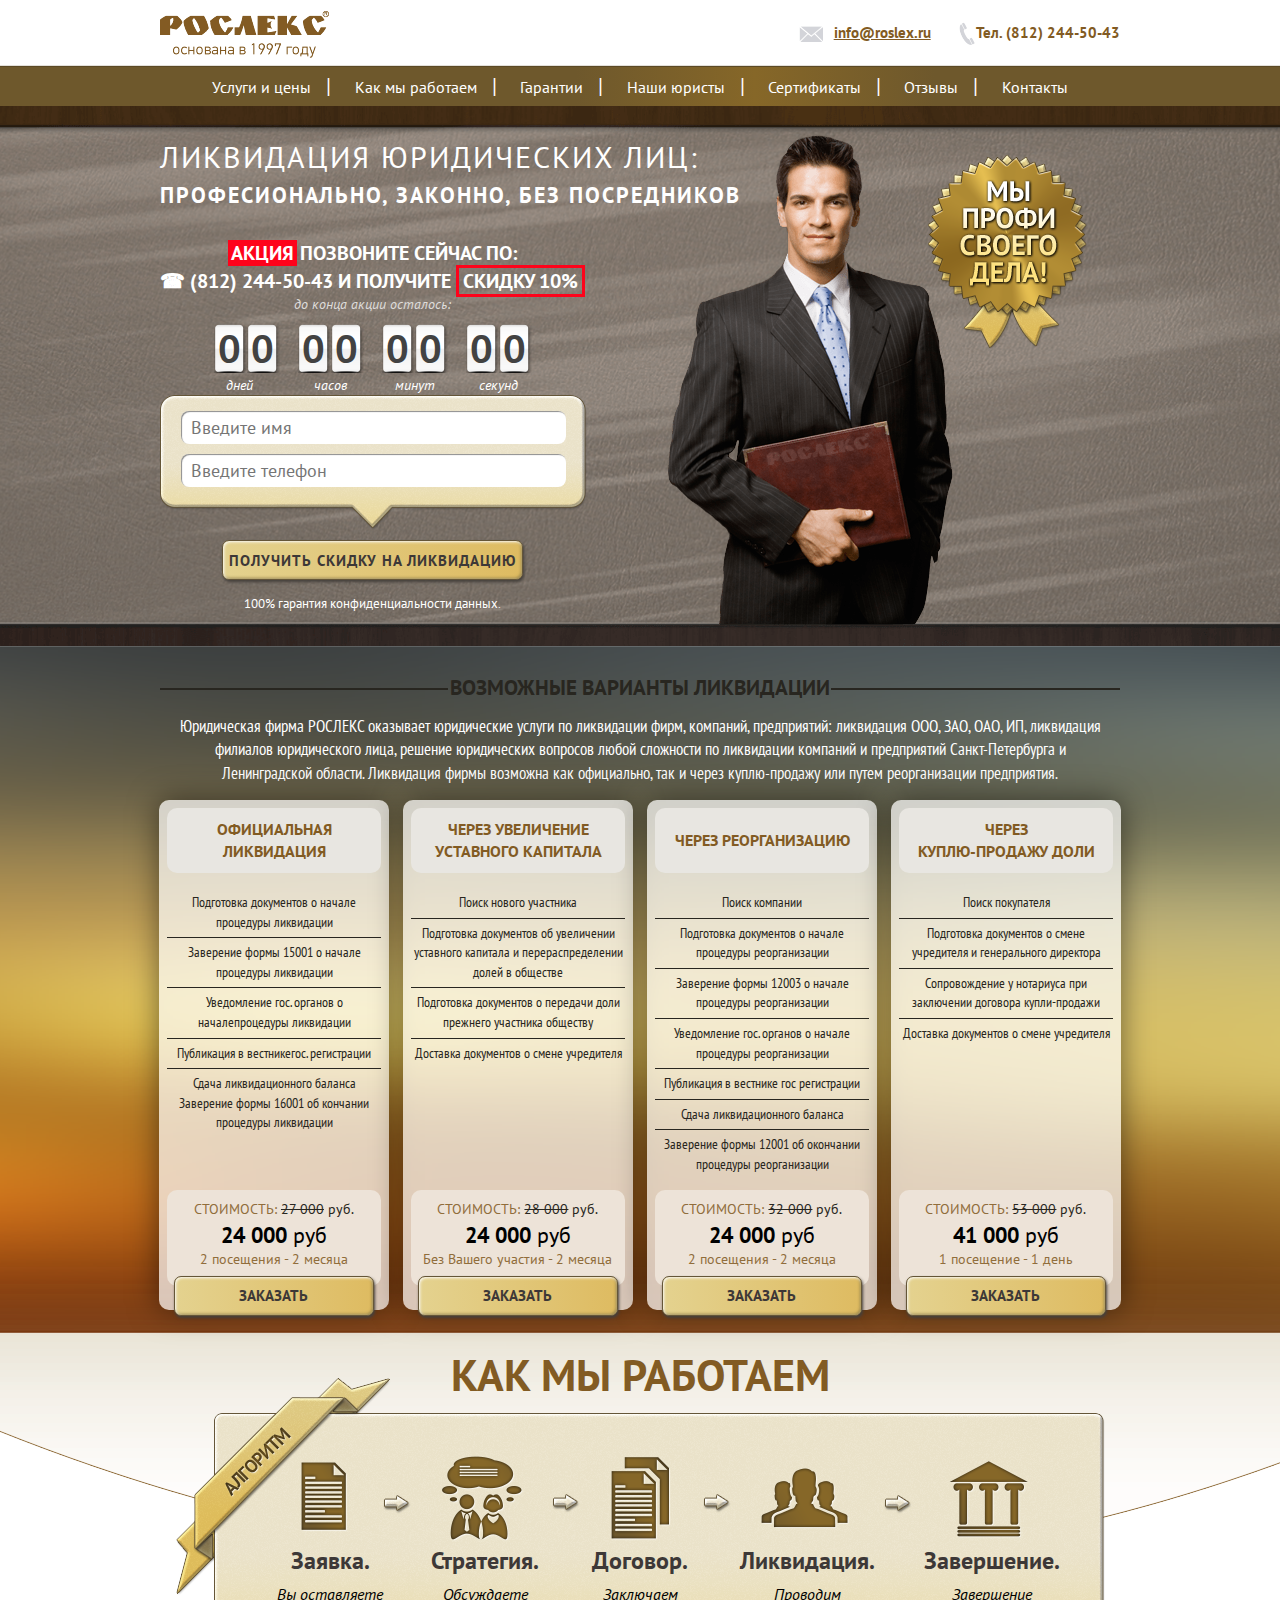
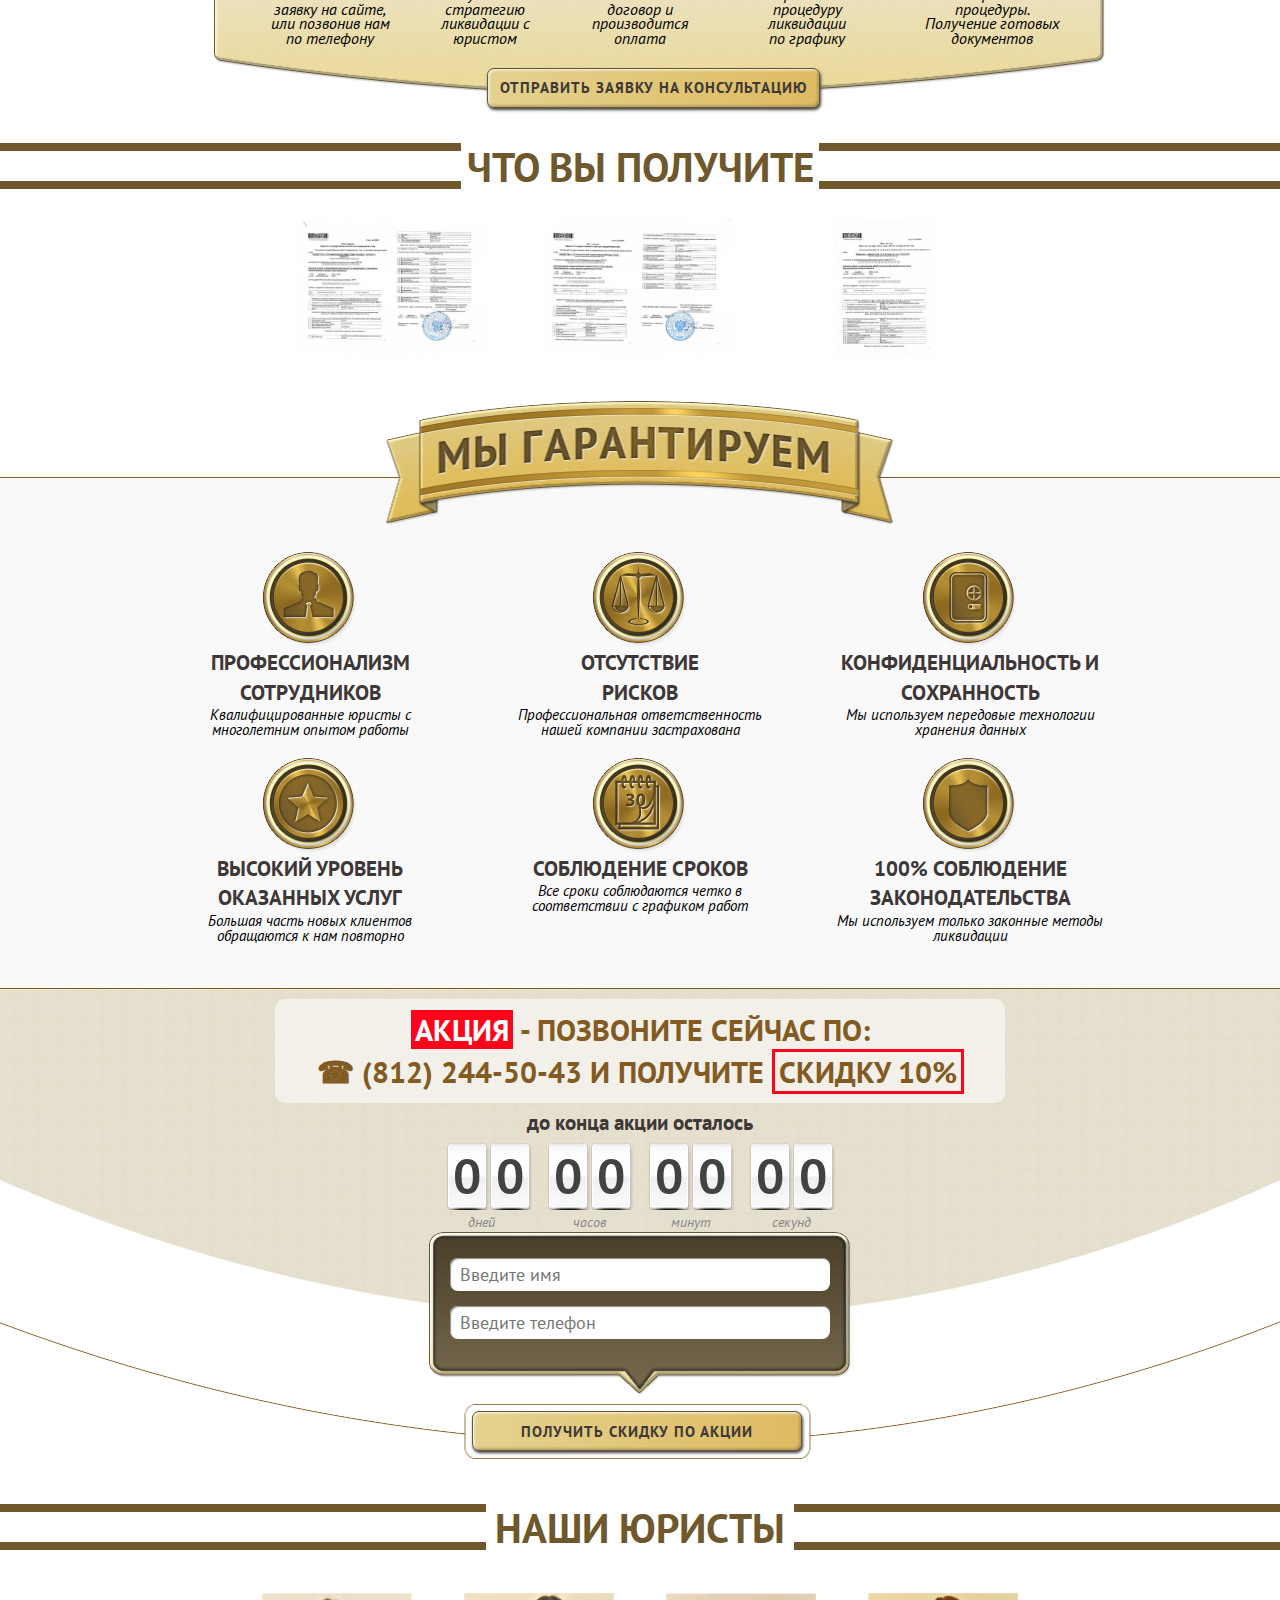
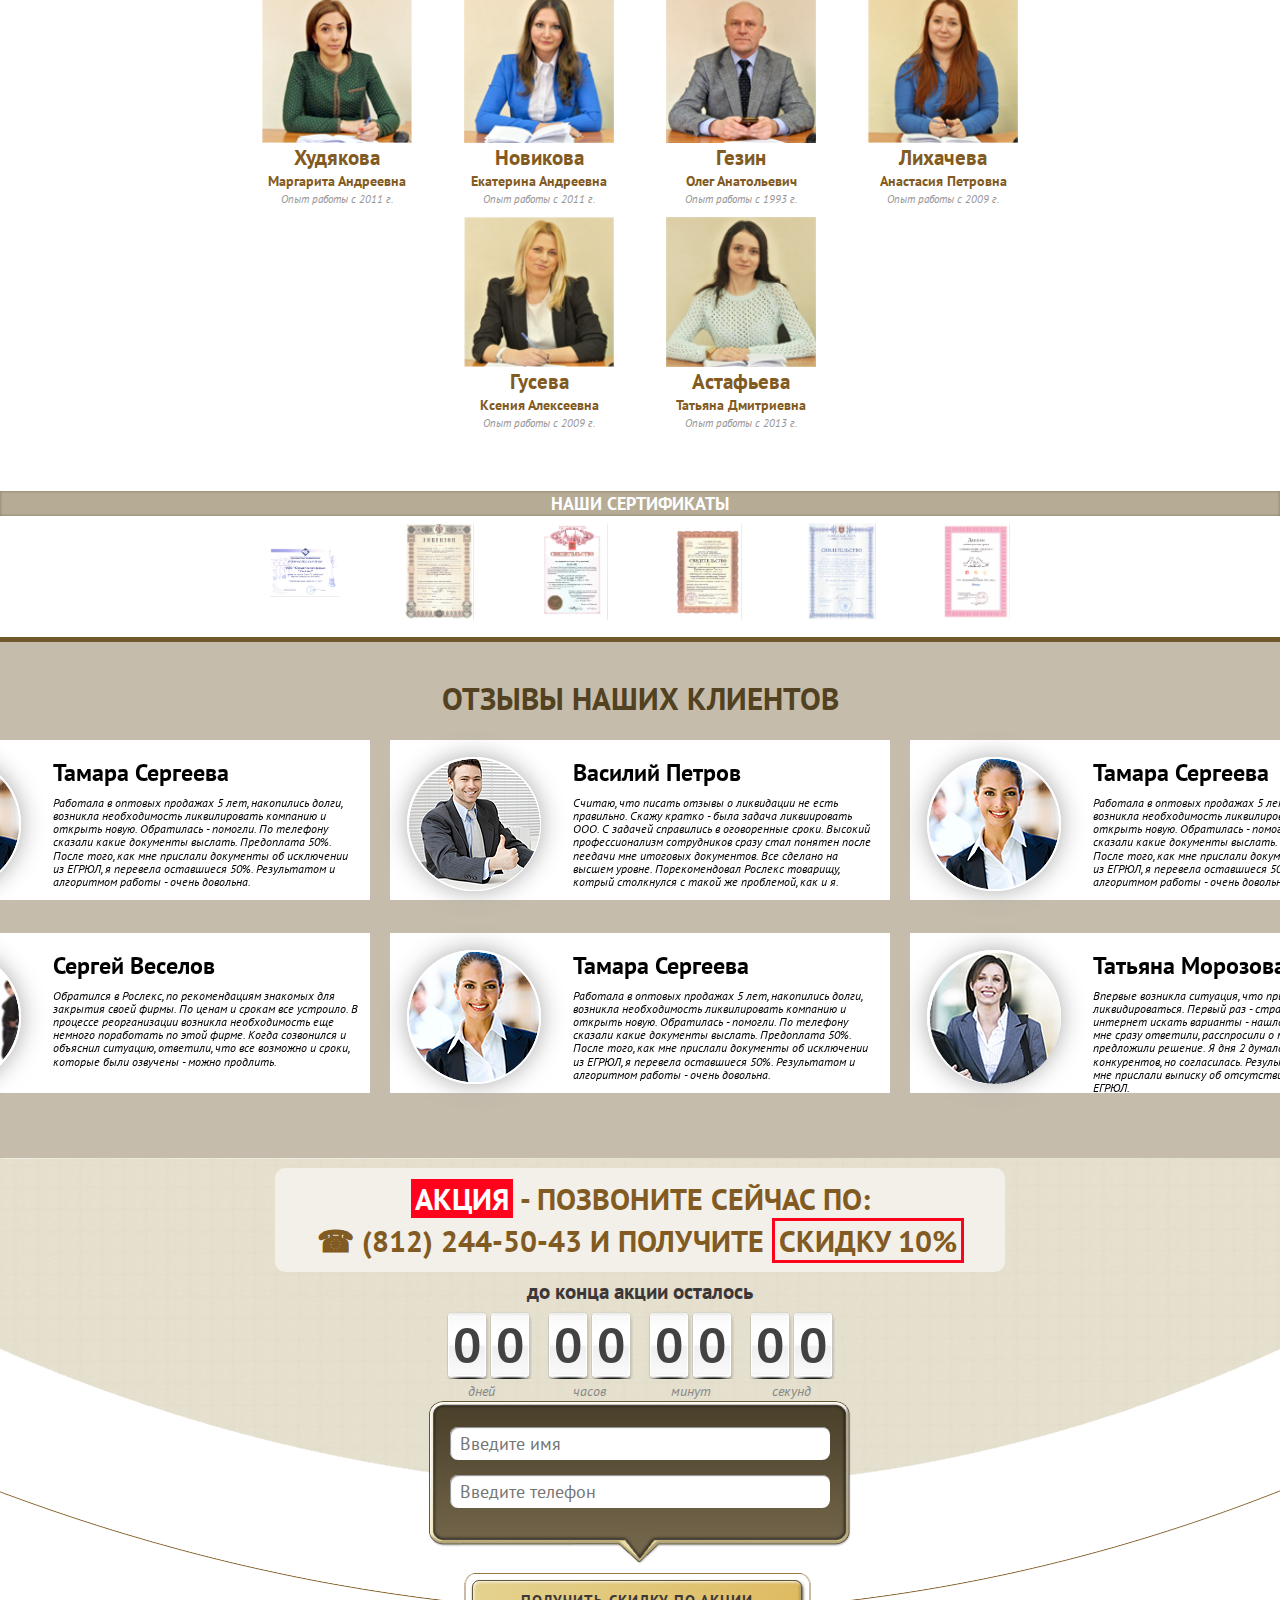
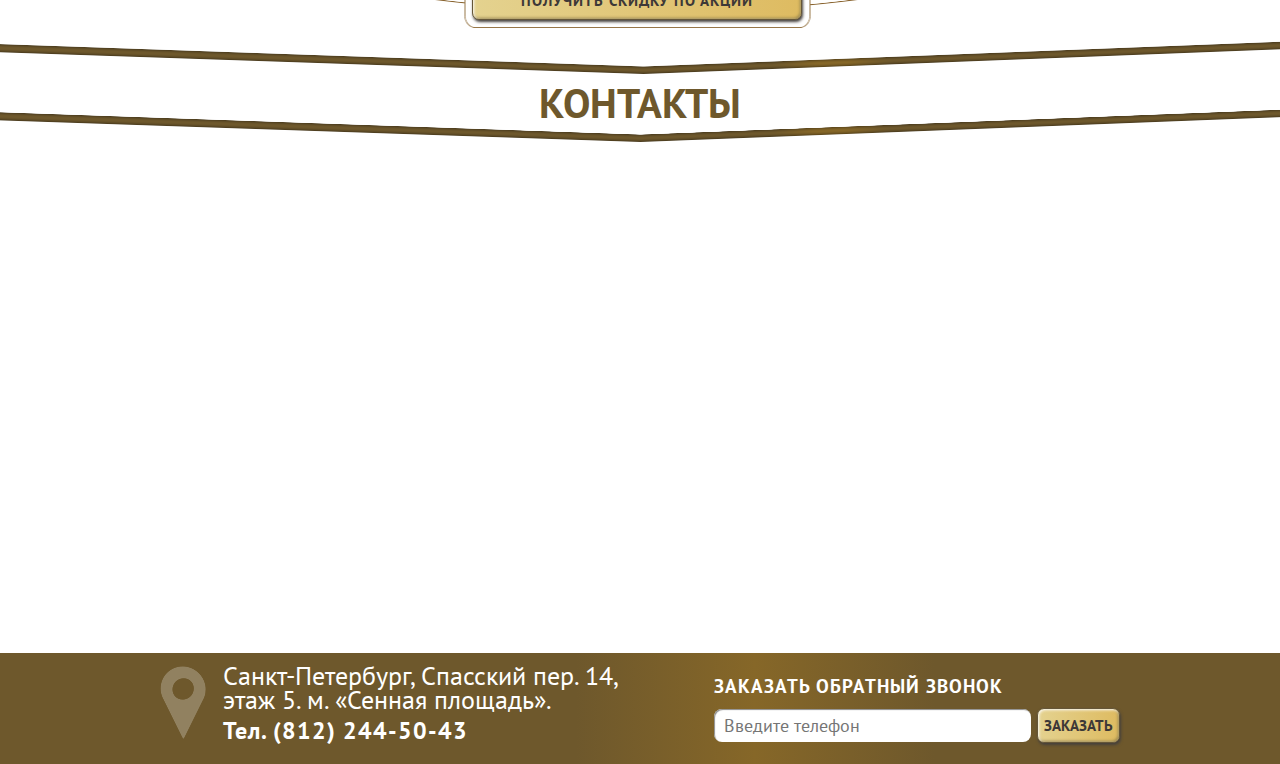
==== commit 64dbdb1f: "text add & action border" ====
--- a/index.html
+++ b/index.html
@@ -50,7 +50,7 @@
 	<div class="promo promo--brown"><div class="promo__in">
 		<h1 class="promo__header"><span class="promo__header_big">ЛИКВИДАЦИЯ ЮРИДИЧЕСКИХ ЛИЦ:</span><br><span class="promo__header_small">ПРОФЕСИОНАЛЬНО, ЗАКОННО, БЕЗ ПОСРЕДНИКОВ</span></h2>
 		<div class="promo__info">
-			<p class="promo__info-text"><span class="promo__info-text_action">АКЦИЯ</span>Позвоните сейчас по: <br> ☎ (812) 244-50-43 и получите скидку 10%</p>
+			<p class="promo__info-text"><span class="promo__info-text_action">АКЦИЯ</span>Позвоните сейчас по: <br> ☎ (812) 244-50-43 и получите <span class="bd--red">скидку 10%</span></p>
 			<div class="promo__info-form form_size_small">
 				<p class="time_to">до конца акции осталось:</p>
 				<div class="form__timer">
@@ -303,7 +303,7 @@
 	
 	<!-- BEGIN action  -->
 	<div class="action action--brown"><div class="action__in">
-		<h1 class="action__header"><span class="red">АКЦИЯ</span><span class="brown"> - Позвоните сейчас по: <br> ☎ (812) 244-50-43 и получите скидку 10%</span></h1>
+		<h1 class="action__header"><span class="red">АКЦИЯ</span><span class="brown"> - Позвоните сейчас по: <br> ☎ (812) 244-50-43 и получите <span class="bd--red">скидку 10%</span></span></h1>
 		<div class="action__form form_size_small">
 			<p class="action_end">до конца акции осталось</p>
 			<div class="form__timer form__timer--brown form__timer_size_big"></div>
@@ -521,7 +521,7 @@
 	<!-- END feedback -->
 	<!-- BEGIN action  -->
 	<div class="action action--brown"><div class="action__in">
-		<h1 class="action__header"><span class="red">АКЦИЯ</span><span class="brown"> - Позвоните сейчас по: <br> ☎ (812) 244-50-43 и получите скидку 10%</span></h1>
+		<h1 class="action__header"><span class="red">АКЦИЯ</span><span class="brown"> - Позвоните сейчас по: <br> ☎ (812) 244-50-43 и получите <span class="bd--red">скидку 10%</span></span></h1>
 		<div class="action__form form_size_small">
 			<p class="action_end">до конца акции осталось</p>
 			<div class="form__timer form__timer--brown form__timer_size_big"></div>
--- a/css/screen.css
+++ b/css/screen.css
@@ -336,6 +336,8 @@
 
 .up--reg { background: url("../img/up_reg.png") no-repeat 0 0; width: 45px; height: 43px; }
 
+.bd--red { border: 3px solid #fe031b; display: inline; padding: 0 4px; }
+
 .topline__mail--orange, .topline__phone--orange { color: #ff7301; }
 
 .nav--orange { background-color: #fcbc69; }
@@ -350,7 +352,7 @@
 
 .promo--brown { background-image: url("../img/promo_bg.png"); }
 
-.rates--reg { background-image: url(../img/rates_bg-reg.png); height: 660px; }
+.rates--reg { background-image: url(../img/rates_bg-reg.png); height: 750px; }
 .rates--reg .rates__header { padding: 27px 0; }
 
 .rates__header--brown { color: #282620; }
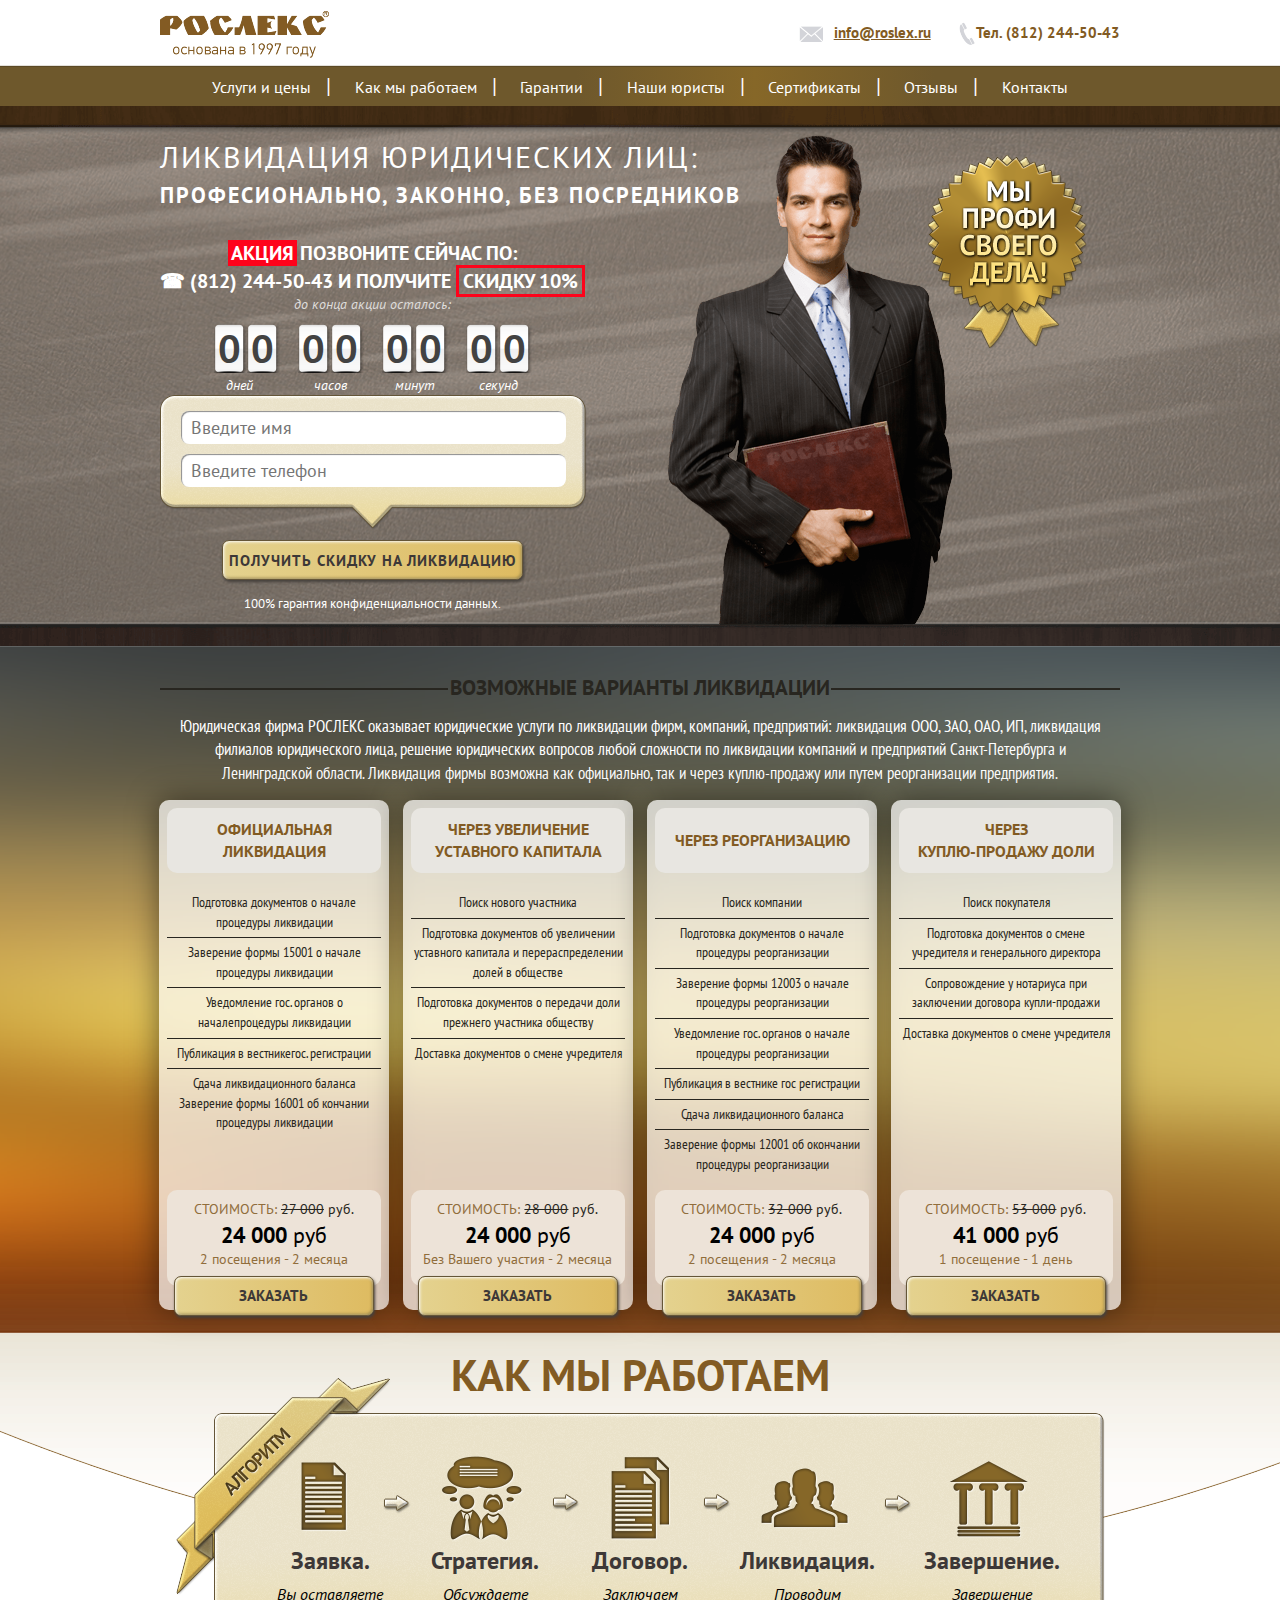
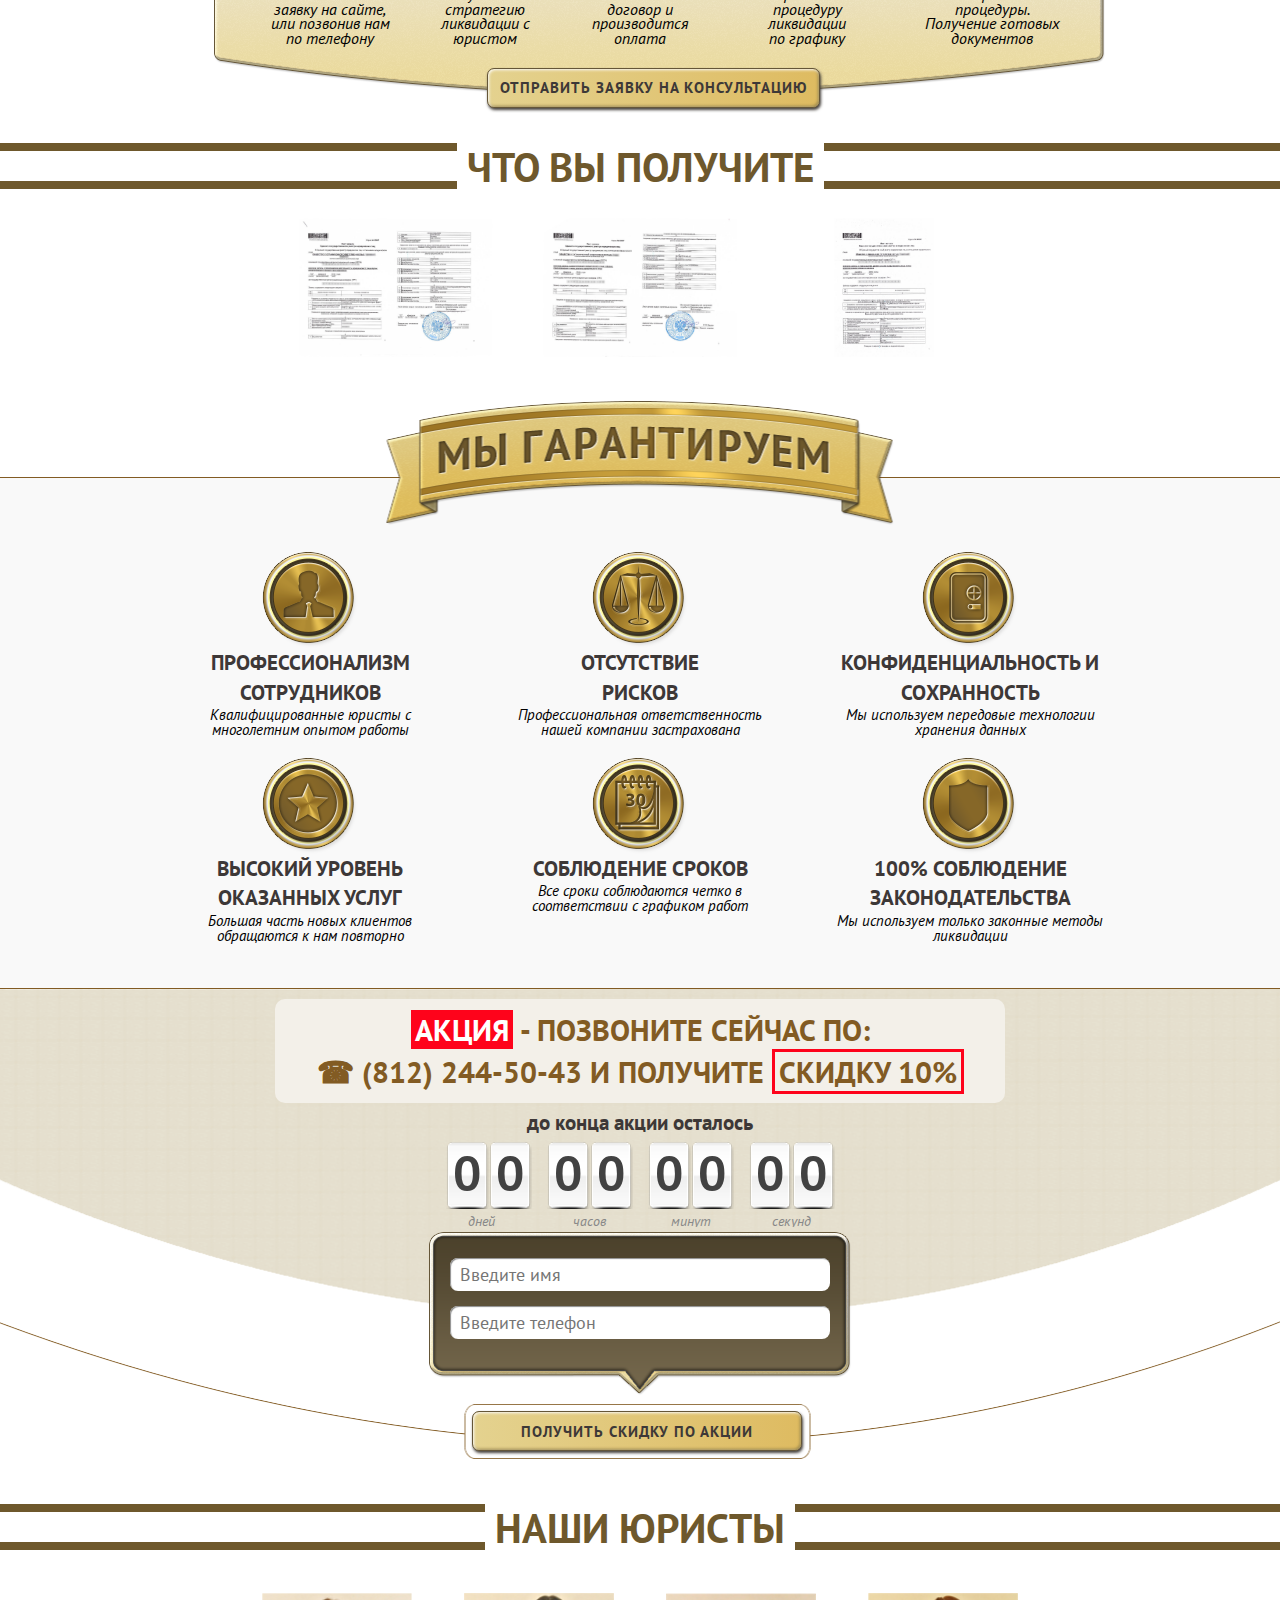
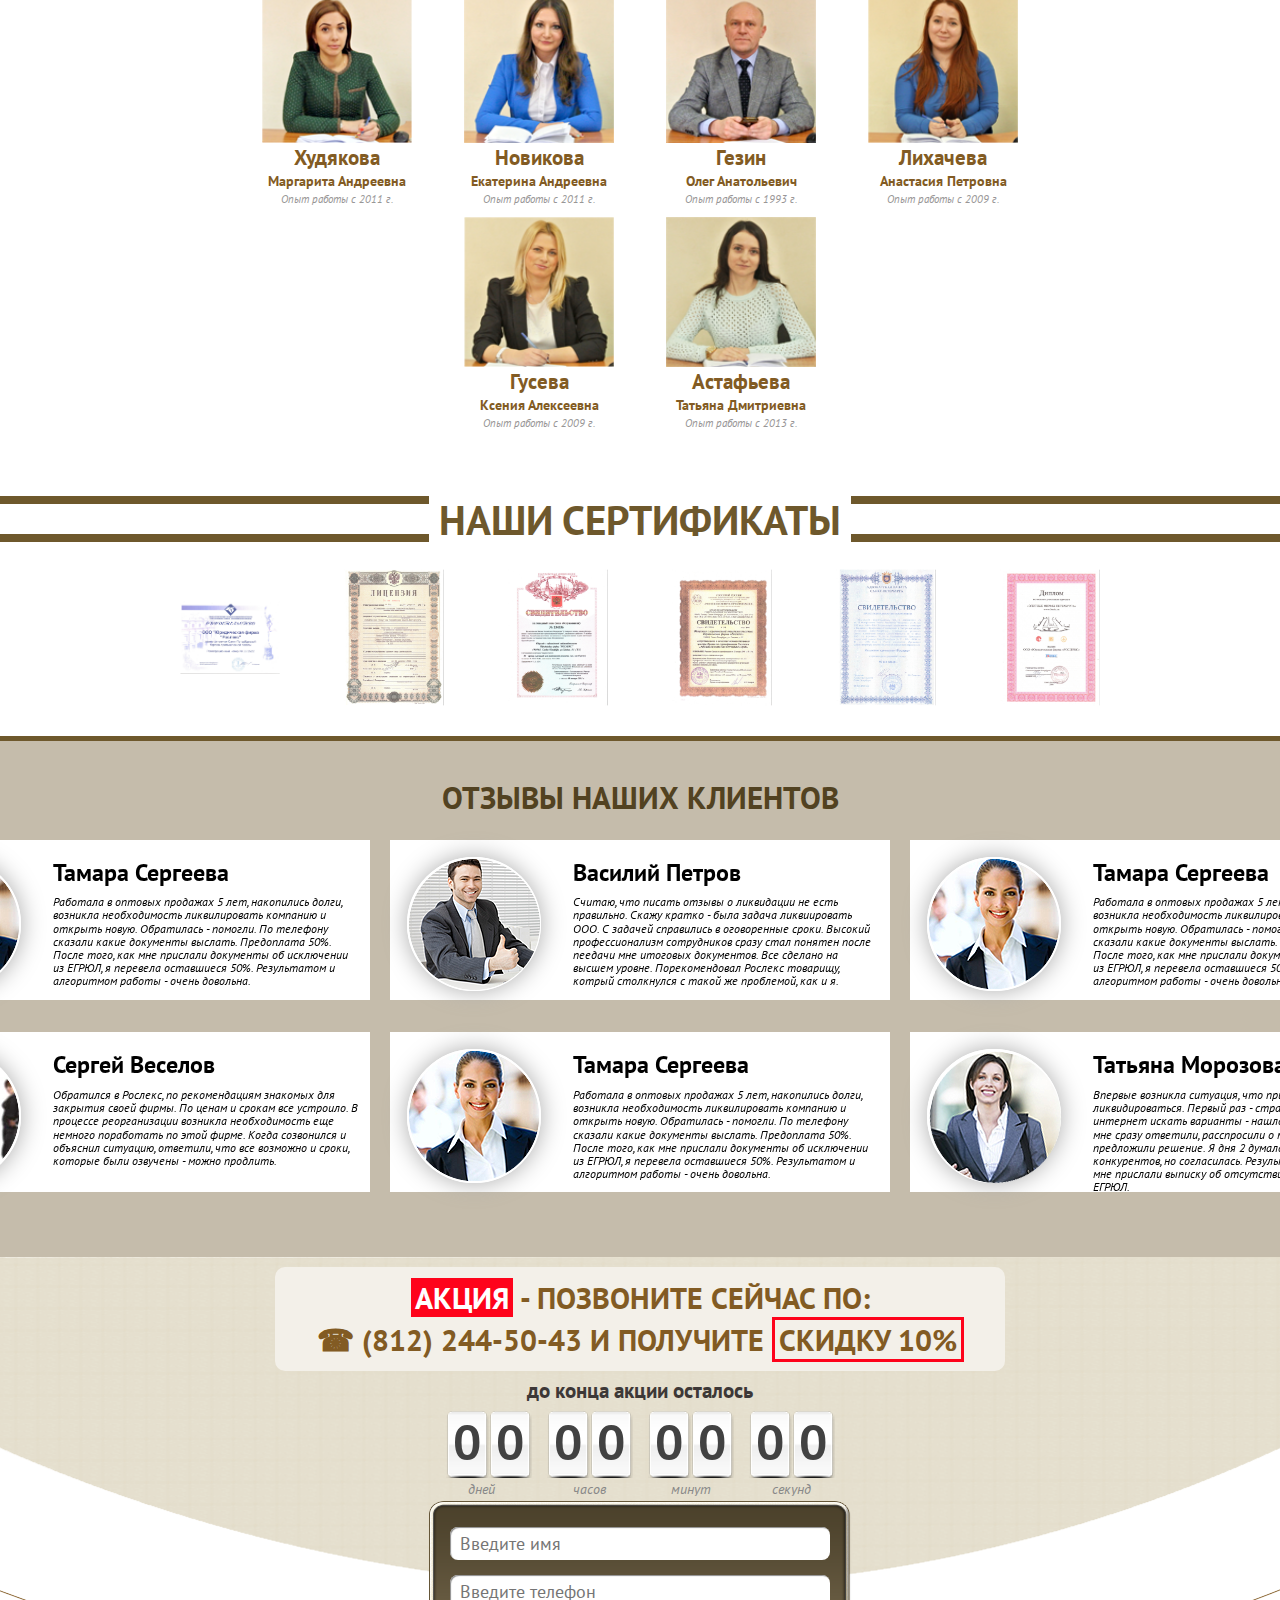
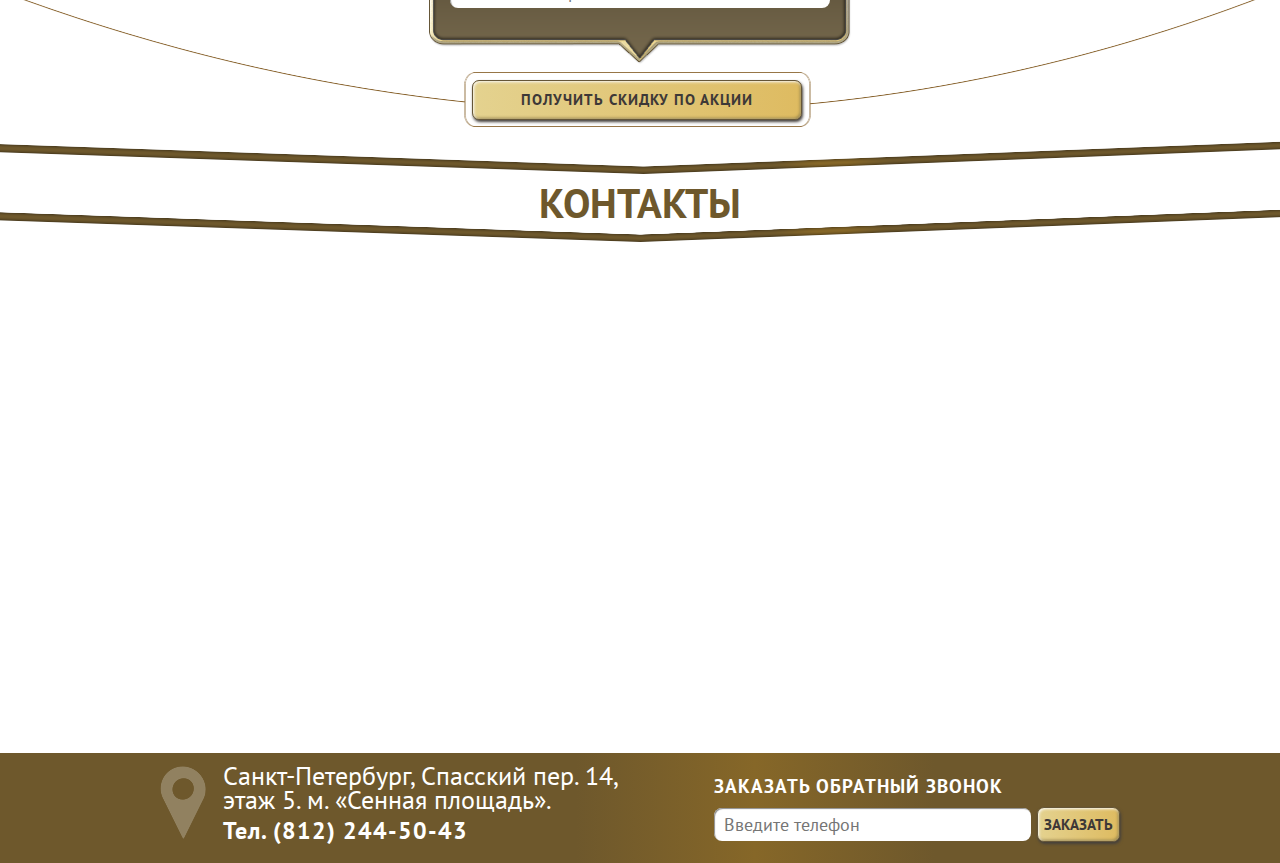
==== commit fb2bd4c9: "upd" ====
--- a/index.html
+++ b/index.html
@@ -376,7 +376,7 @@
 	<!-- END team -->
 			<div class="documentation documentation--brown"><div class="documentation__in">
 			<div class="documentation__item">
-				<h4 class="documentation__item_header documentation__item_header--brown">НАШИ СЕРТИФИКАТЫ</h4>
+				<h4 class="header-linear header-linear--brown"><span>НАШИ СЕРТИФИКАТЫ</span></h4>
 				<div class="documentation__item_wrap">
 				<ul class="documentation__item_imgs">
 					<li><a href="img/doc_1.jpg" data-lightbox="docs"><img src="img/doc_1.jpg" alt=""></a></li>
--- a/css/screen.css
+++ b/css/screen.css
@@ -24,7 +24,7 @@
 
 body { font-family: Arial, sans-serif; font-size: 12px; line-height: 1.4; }
 
-.topline .topline__in, .nav .nav__in, .promo .promo__in, .rates .rates__in, .action .action__in, .guarantees .guarantees__in, .work .work__in, .documentation .documentation__item_wrap, .partners .partners__in, .team .team__list_wrap, .footer .footer__in, .getting .getting__in { width: 960px; margin: 0 auto; }
+.topline .topline__in, .nav .nav__in, .promo .promo__in, .rates .rates__in, .action .action__in, .guarantees .guarantees__in, .work .work__in, .documentation .documentation__item_wrap, .partners .partners__in, .team__list_wrap, .footer .footer__in, .getting .getting__in { width: 960px; margin: 0 auto; }
 
 .button, .promo .promo__info .promo__info-text, .rates .rates__header, .action .action__header, .footer .footer__form .footer__form_header { text-transform: uppercase; }
 
@@ -32,8 +32,7 @@
 .header-linear:after, .header-linear:before { content: ""; display: block; position: absolute; top: 5px; width: 36%; height: 30px; }
 .header-linear:after { right: 0; }
 .header-linear:before { left: 0; }
-.header-linear span { font-family: "PT Sans", Arial, sans-serif; font-weight: 700; font-size: 41px; position: relative; z-index: 2; padding: 0 10px; }
-@media only screen and (max-width: 1227px) { .header-linear span { background-color: white; } }
+.header-linear span { font-family: "PT Sans", Arial, sans-serif; font-weight: 700; font-size: 41px; position: relative; z-index: 2; padding: 0 10px; background-color: white; }
 
 .header-linear--brown:after, .header-linear--brown:before { border-top: 8px solid #6e582c; border-bottom: 8px solid #6e582c; }
 .header-linear--brown span { color: #6e582c; }
@@ -41,7 +40,7 @@
 .header-linear--blue:after, .header-linear--blue:before { border-top: 8px solid #516b85; border-bottom: 8px solid #516b85; }
 .header-linear--blue span { color: #516b85; }
 
-.out { width: 100%; min-width: 960px; }
+.out { width: 100%; min-width: 960px; overflow-x: hidden; }
 .out .icon-logo { background: url('../img/icons-saf1cf4ab91.png') 0 -255px no-repeat; width: 169px; height: 47px; display: inline-block; }
 .out .icon-logo-blue { background: url('../img/icons-saf1cf4ab91.png') 0 -198px no-repeat; width: 169px; height: 47px; display: inline-block; }
 .out .icon-mail { background: url('../img/icons-saf1cf4ab91.png') 0 -312px no-repeat; width: 25px; height: 17px; display: inline-block; }
@@ -174,9 +173,9 @@
 .action .action__form .form__timer--browm figcaption { font-family: "PT Sans", Arial, sans-serif; font-style: italic; font-size: 9px; color: #825b23; }
 .action .action__form .form__timer_size_big { height: 90px; margin: 0 auto; }
 .action .action__form .form__timer_size_big figcaption { font-family: "PT Sans", Arial, sans-serif; font-style: italic; font-size: 9px; }
-.action .action__form .form__timer_size_big figure { width: 101px !important; max-width: 101px !important; display: inline-block; }
-.action .action__form .form__timer_size_big figure li { font-family: "PT Sans", Arial, sans-serif; font-weight: 700; color: #424242; font-size: 50px; height: 53px; padding-left: 3px; }
-.action .action__form .form__timer_size_big figure > div { overflow: hidden; margin-right: 0 !important; padding-left: 10px; height: 68px !important; background-color: transparent; background-image: url("../img/timer_big_bg.png"); border: 0; }
+.action .action__form .form__timer_size_big figure { width: 101px !important; max-width: 101px !important; display: inline-block; overflow: hidden; }
+.action .action__form .form__timer_size_big figure li { font-family: "PT Sans", Arial, sans-serif; font-weight: 700; color: #424242; font-size: 50px; height: 50px; padding-left: 3px; }
+.action .action__form .form__timer_size_big figure > div { overflow: hidden; margin-right: 0 !important; padding-left: 10px; height: 67px !important; background-color: transparent; background-image: url("../img/timer_big_bg.png"); border: 0; background-position-y: -1px; }
 .action .action__form .form__timer_size_big span { display: none; }
 .action .action__form .button { width: 330px; margin-left: -6px; }
 
@@ -253,7 +252,7 @@
 .documentation .documentation__item_header--brown { background-color: rgba(110, 88, 44, 0.5); -moz-box-shadow: 0 0 3px 0px rgba(79, 63, 32, 0.5) inset; -webkit-box-shadow: 0 0 3px 0px rgba(79, 63, 32, 0.5) inset; box-shadow: 0 0 3px 0px rgba(79, 63, 32, 0.5) inset; }
 .documentation .documentation__item_header--blue { background-color: rgba(81, 107, 133, 0.7); }
 .documentation .documentation__item_wrap .documentation__item_imgs { font-size: 0; margin: 0 -20px; }
-.documentation .documentation__item_wrap .documentation__item_imgs li { display: inline-block; padding: 7px 32px; width: 70px; }
+.documentation .documentation__item_wrap .documentation__item_imgs li { display: inline-block; padding: 20px 32px; width: 100px; }
 .documentation .documentation__item_wrap .documentation__item_imgs li img { max-width: 100%; vertical-align: middle; }
 
 .partners { padding-bottom: 20px; }
@@ -284,10 +283,11 @@
 .feedbacks .feedback--brown .feedback:hover { -moz-box-shadow: 0 0 0 2px #634813; -webkit-box-shadow: 0 0 0 2px #634813; box-shadow: 0 0 0 2px #634813; }
 .feedbacks .feedback--blue .feedback:hover { -moz-box-shadow: 0 0 0 2px #072b4f; -webkit-box-shadow: 0 0 0 2px #072b4f; box-shadow: 0 0 0 2px #072b4f; }
 
-.team .team__header { margin-top: 40px; margin-bottom: 36px; }
-.team .team__header:after, .team .team__header:before { width: 38%; }
-.team .team__list { font-size: 0; margin: 0 -20px; text-align: center; }
-.team .team__list li { display: inline-block; padding: 0 26px; margin-bottom: 10px; }
+.team__header { margin-top: 40px; margin-bottom: 36px; }
+.team__header:after, .team__header:before { width: 38%; }
+
+.team__list { font-size: 0; margin: 0 -20px; text-align: center; }
+.team__list li { display: inline-block; padding: 0 26px; margin-bottom: 10px; }
 
 .member .member__about--brown { color: #825b23; }
 .member .member__about--blue { color: #072c51; }
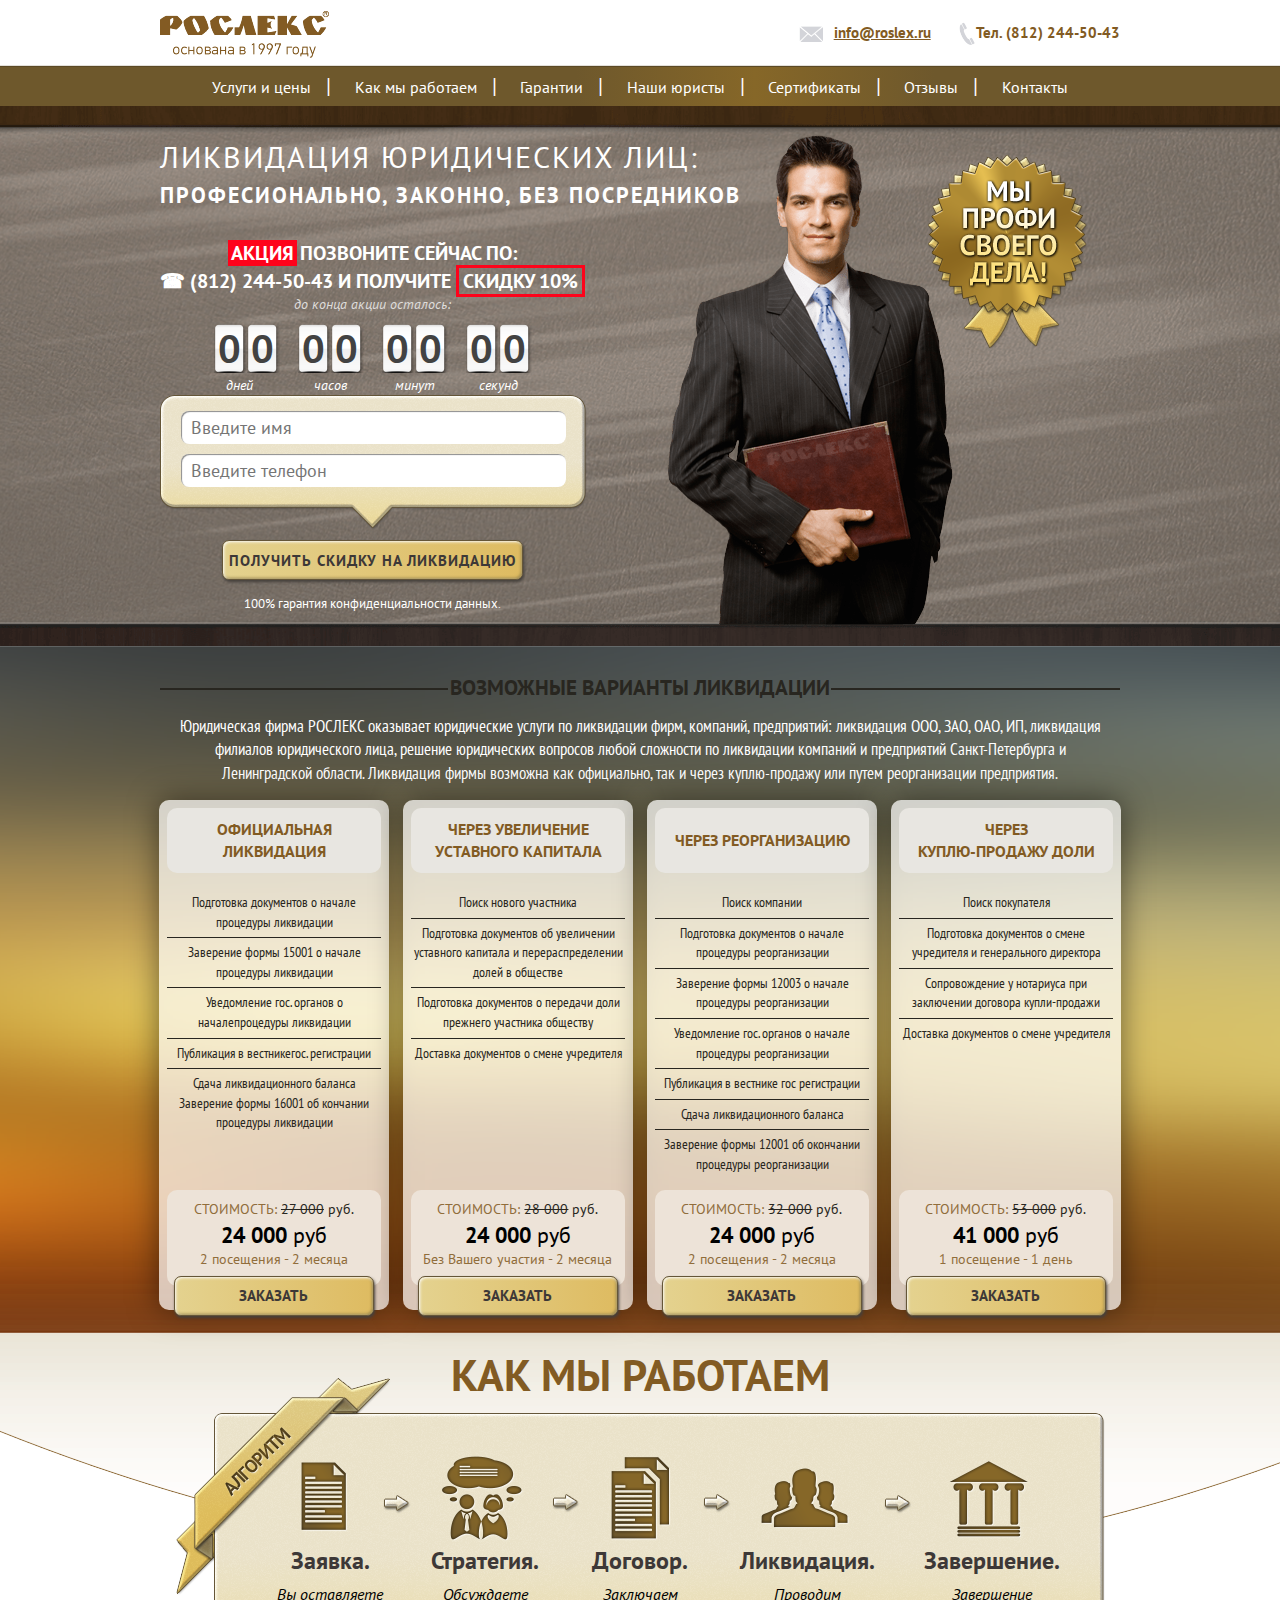
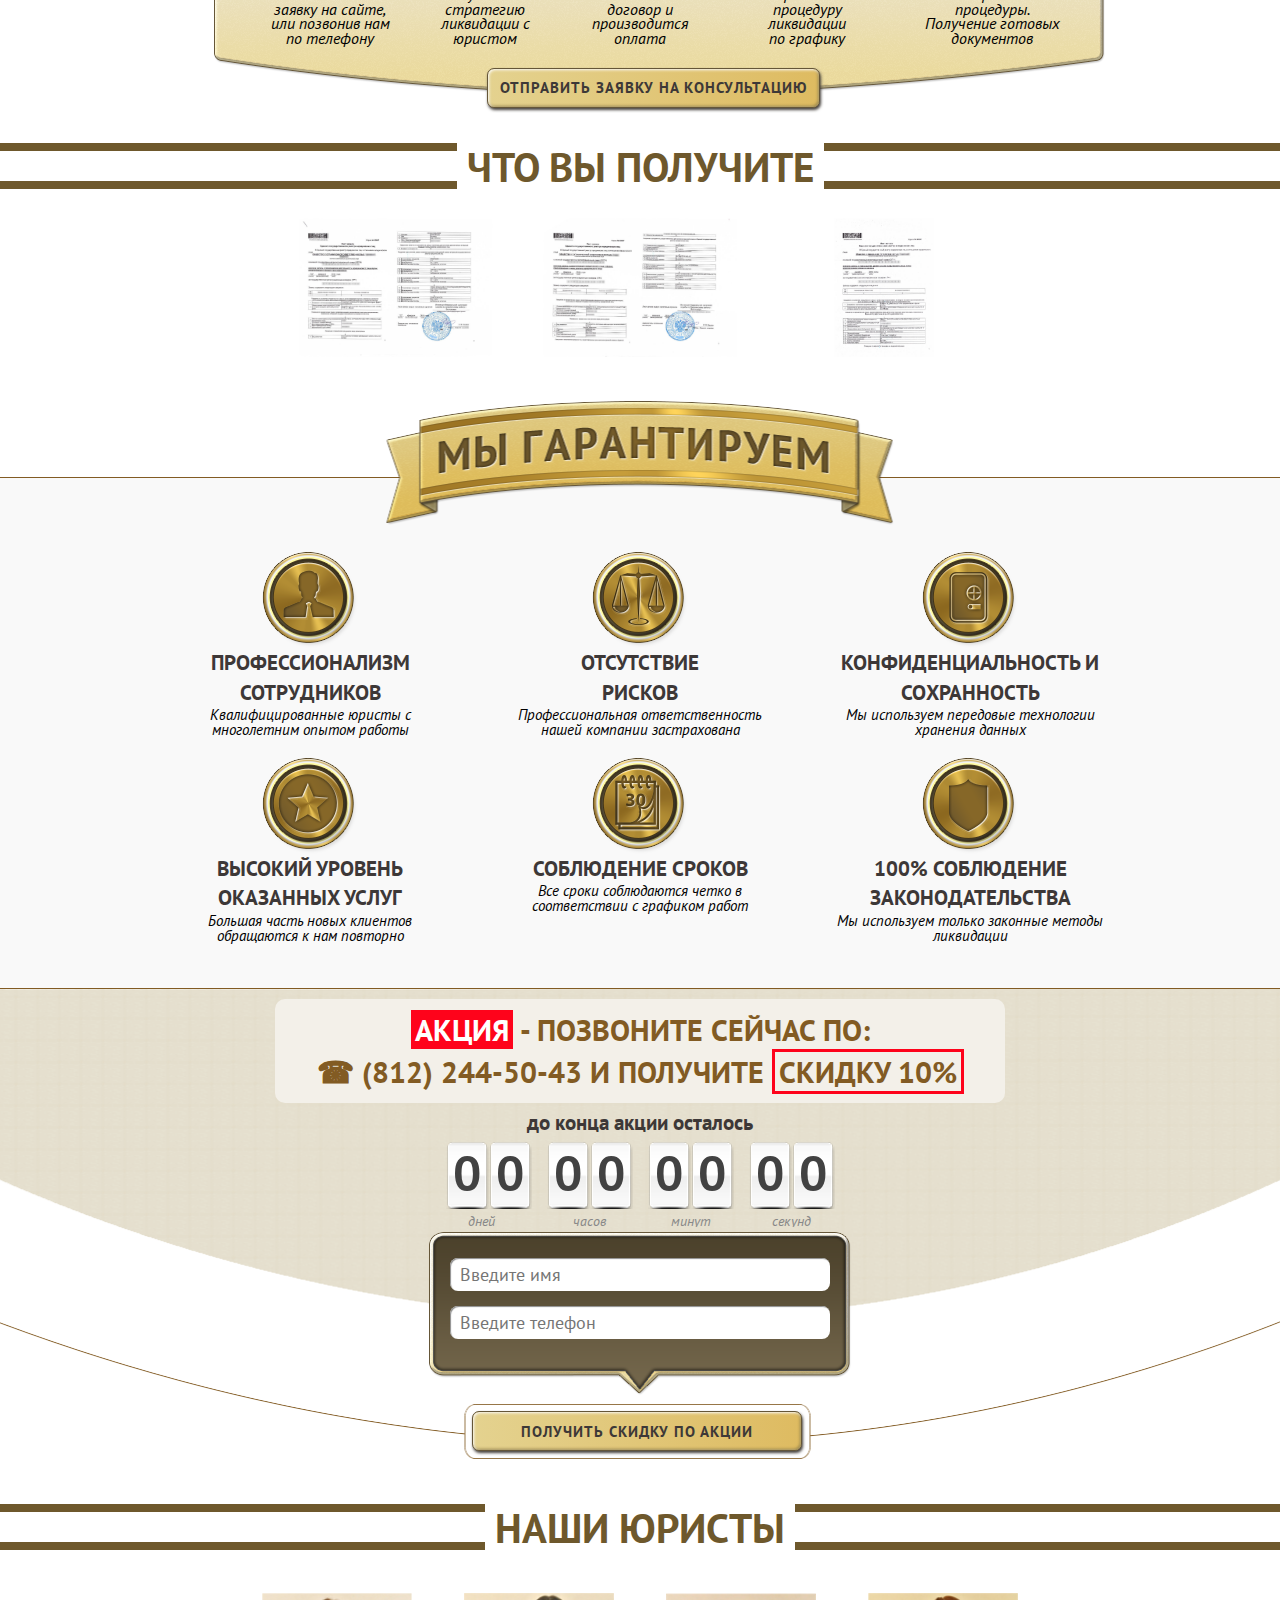
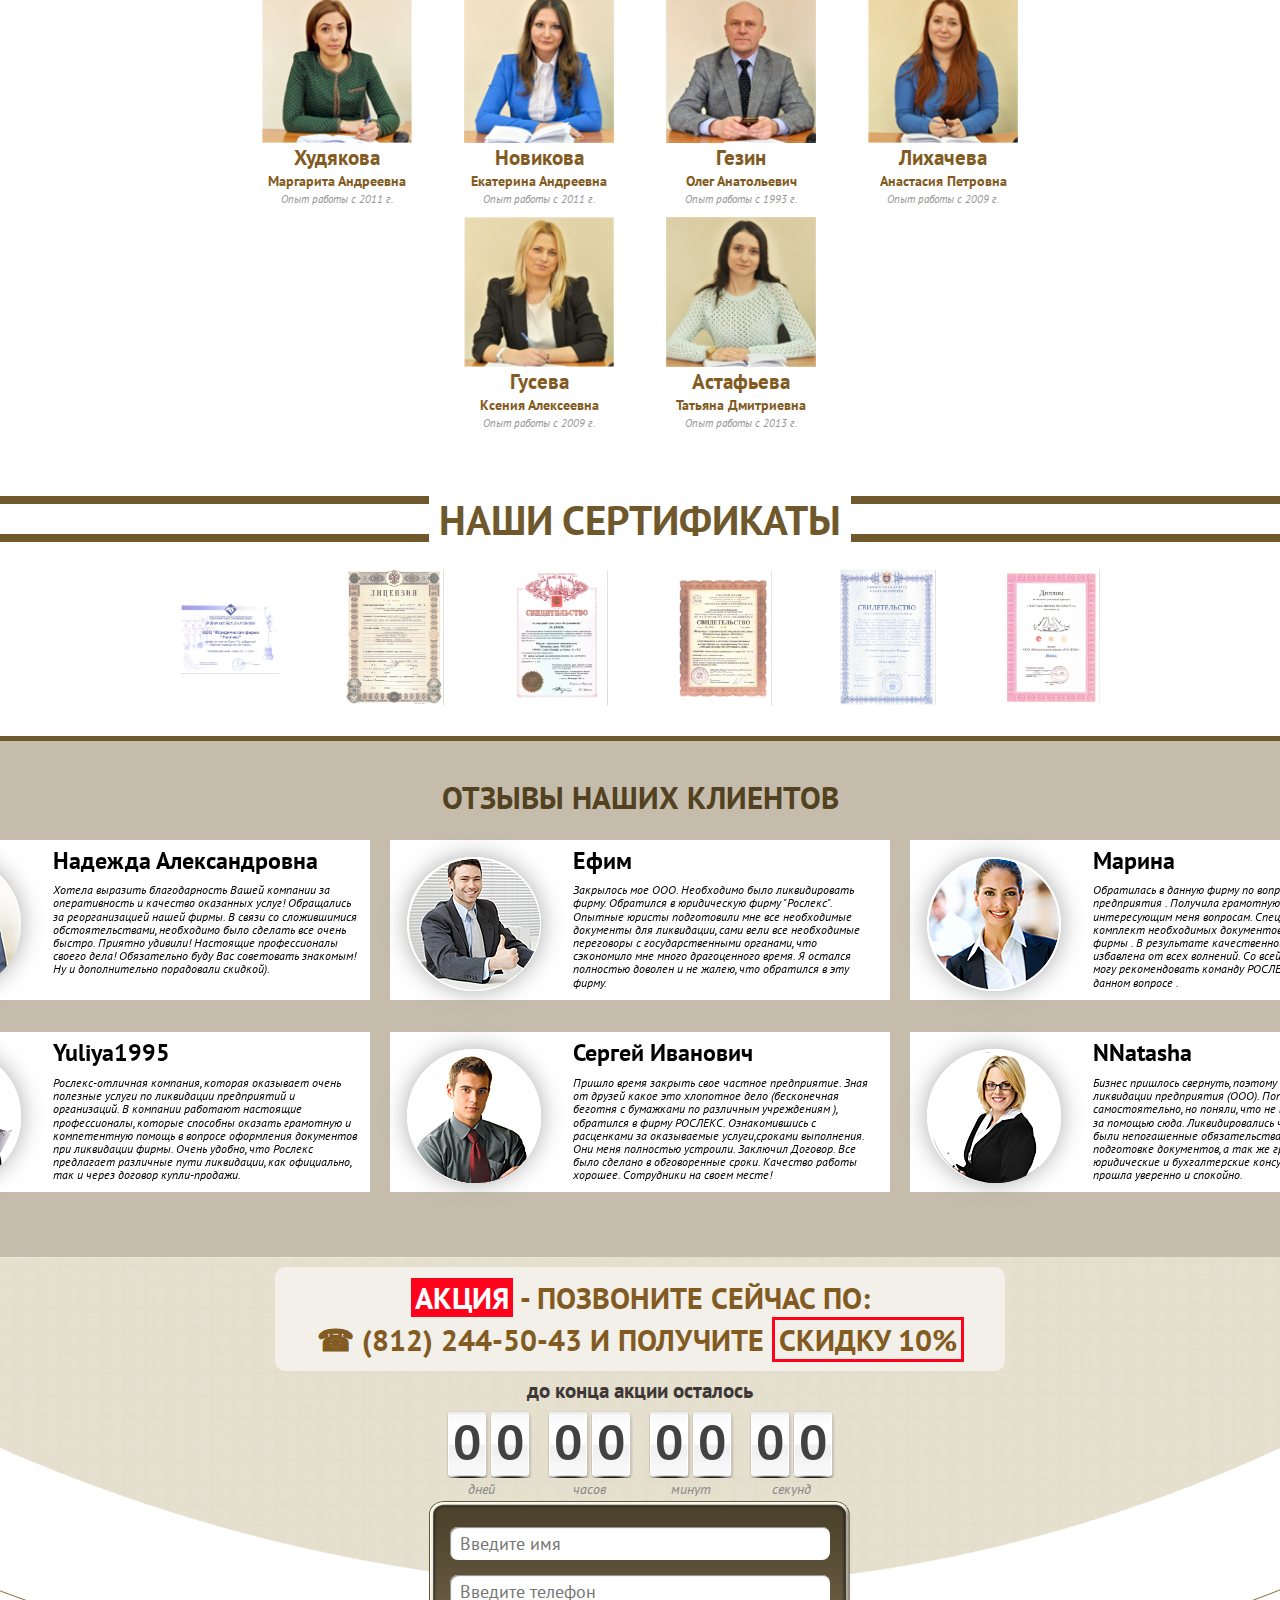
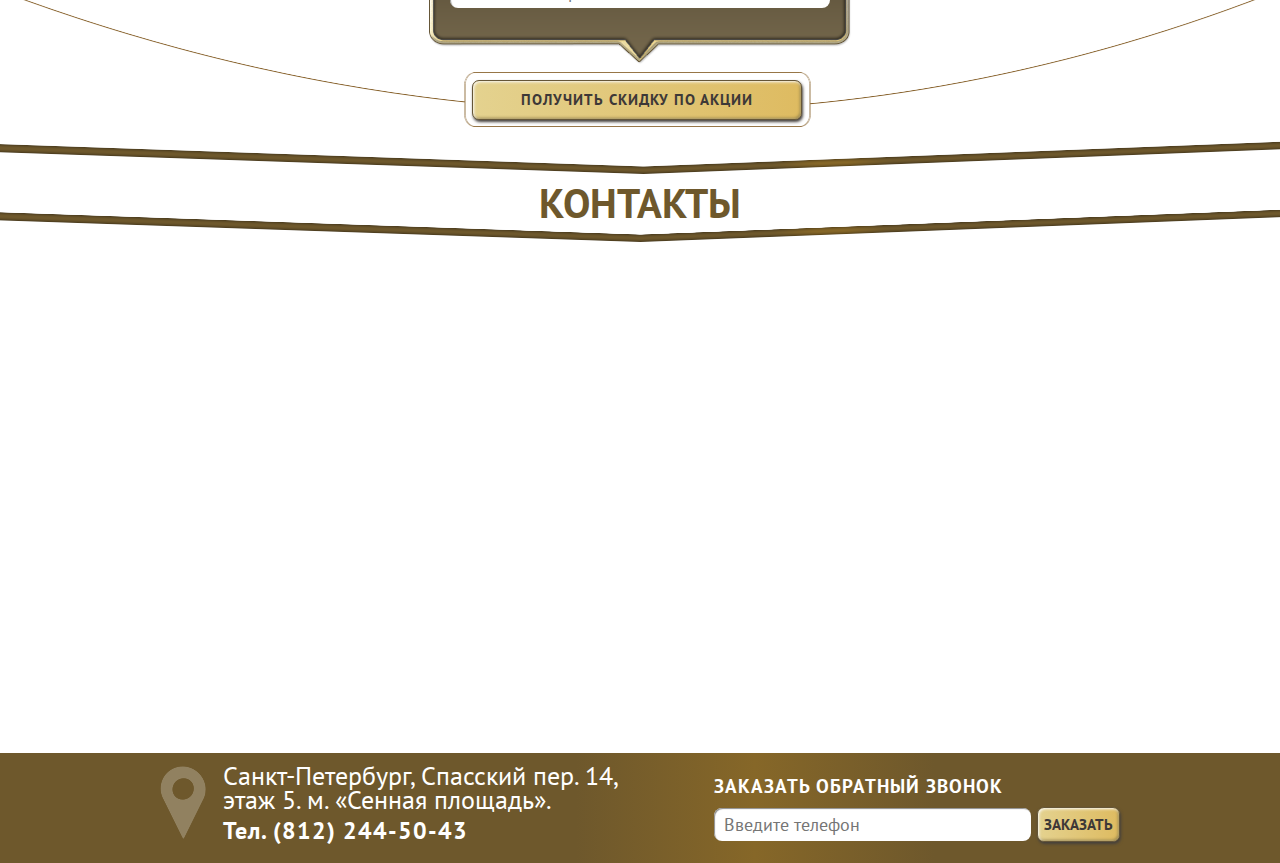
==== commit 8991316f: "upd feeds & metrika add" ====
--- a/index.html
+++ b/index.html
@@ -408,9 +408,9 @@
 					<img src="img/feed_5.png" alt="">
 				</div></div>
 				<div class="feedback__text">
-					<h2 class="feedback__author_name">Василий Петров</h2>
+					<h2 class="feedback__author_name">Ефим</h2>
 					<p class="feedback__review">
-						Считаю, что писать отзывы о ликвидации не есть правильно. Скажу кратко - была задача ликвиировать ООО. С задачей справились в оговоренные сроки. Высокий профессионализм сотрудников сразу стал понятен после пеедачи мне итоговых документов. Все сделано на высшем уровне. Порекомендовал Рослекс товарищу, котрый столкнулся с такой же проблемой, как и я.
+						Закрылось мое ООО. Необходимо было ликвидировать фирму. Обратился в юридическую фирму "Рослекс". Опытные юристы подготовили мне все необходимые документы для ликвидации, сами вели все необходимые переговоры с государственными органами, что сэкономило мне много драгоценного время. Я остался полностью доволен и не жалею, что обратился в эту фирму.
 					</p>
 				</div>
 			</div>
@@ -419,9 +419,9 @@
 						<img src="img/feed_1.png" alt="">
 					</div></div>
 					<div class="feedback__text">
-						<h2 class="feedback__author_name">Тамара Сергеева</h2>
-						<p class="feedback__review">
-							Работала в оптовых продажах 5 лет, накопились долги, возникла необходимость ликвилировать компанию и открыть новую. Обратилась - помогли. По телефону сказали какие документы выслать. Предоплата 50%. После того, как мне прислали документы об исключении из ЕГРЮЛ, я перевела оставшиеся 50%. Результатом и алгоритмом работы - очень довольна.
+						<h2 class="feedback__author_name">Марина</h2>
+						<p class="feedback__review">
+							Обратилась в данную фирму по вопросу ликвидации предприятия . Получила грамотную консультацию по всем интересующим меня вопросам. Специалисты подготовили комплект необходимых документов для ликвидации фирмы . В результате качественной работы я была избавлена от всех волнений. Со всей ответственностью могу рекомендовать команду РОСЛЕКС как экспертов в данном вопросе .
 						</p>
 					</div>
 				</div>
@@ -430,9 +430,20 @@
 						<img src="img/feed_2.png" alt="">
 					</div></div>
 					<div class="feedback__text">
-						<h2 class="feedback__author_name">Сергей Веселов</h2>
-						<p class="feedback__review">
-							Обратился в Рослекс, по рекомендациям знакомых для закрытия своей фирмы. По ценам и срокам все устроило. В процессе реорганизации возникла необходимость еще немного поработать по этой фирме. Когда созвонился и объяснил ситуацию, ответили, что все возможно и сроки, которые были озвучены - можно продлить.
+						<h2 class="feedback__author_name">Ярослав</h2>
+						<p class="feedback__review">
+							Мне понравилось сотрудничать с этой компанией. Она предоставляет широкий спектр юридических услуг, что позволяет мне как предпринимателю, да и не только мне, ликвидировать свою фирму без всяких заморочек. Гарантии фирмы высокие. Что касается платы за услуги компании, то довольно таки приятные и доступные цены по сравнению с рыночными. Вообщем сотрудники фирмы не зря получают зарплату.
+						</p>
+					</div>
+				</div>
+				<div class="feedback">
+					<div class="feedback__author_photo"><div class="feedback__photo_wrap">
+						<img src="img/feed_4.png" alt="">
+					</div></div>
+					<div class="feedback__text">
+						<h2 class="feedback__author_name">RAAlex</h2>
+						<p class="feedback__review">
+							Услугами специалистов юридической фирмы РОСЛЕКС воспользовался для ликвидации ОАО. Юридическую сторону вопроса целиком и полностью выполнили специалисты фирмы, а это и оформление документов и ведение переговоров и многое, многое другое. Также получил консультацию по многим интересующим вопросам. С грамотными людьми всегда приятно иметь дело.
 						</p>
 					</div>
 				</div>
@@ -441,20 +452,9 @@
 						<img src="img/feed_3.png" alt="">
 					</div></div>
 					<div class="feedback__text">
-						<h2 class="feedback__author_name">Татьяна Морозова</h2>
-						<p class="feedback__review">
-							Впервые возникла ситуация, что пришлось ликвидироваться. Первый раз - страшно. Полезла в интернет искать варианты - нашла Рослекс. Позвонила, мне сразу ответили, расспросили о моей ситуации и предложили решение. Я дня 2 думала, смотрела конкурентов, но согласилась. Результат - через 2 месяца мне прислали выписку об отсутствии моей компании в ЕГРЮЛ.
-						</p>
-					</div>
-				</div>
-				<div class="feedback">
-					<div class="feedback__author_photo"><div class="feedback__photo_wrap">
-						<img src="img/feed_1.png" alt="">
-					</div></div>
-					<div class="feedback__text">
-						<h2 class="feedback__author_name">Тамара Сергеева</h2>
-						<p class="feedback__review">
-							Работала в оптовых продажах 5 лет, накопились долги, возникла необходимость ликвилировать компанию и открыть новую. Обратилась - помогли. По телефону сказали какие документы выслать. Предоплата 50%. После того, как мне прислали документы об исключении из ЕГРЮЛ, я перевела оставшиеся 50%. Результатом и алгоритмом работы - очень довольна.
+						<h2 class="feedback__author_name">Надежда Александровна</h2>
+						<p class="feedback__review">
+							Хотела выразить благодарность Вашей компании за оперативность и качество оказанных услуг! Обращались за реорганизацией нашей фирмы. В связи со сложившимися обстоятельствами, необходимо было сделать все очень быстро. Приятно удивили! Настоящие профессионалы своего дела! Обязательно буду Вас советовать знакомым! Ну и дополнительно порадовали скидкой).
 						</p>
 					</div>
 				</div>
@@ -462,56 +462,56 @@
 	    <div class="slider__bottom feedback--brown">
 				<div class="feedback">
 					<div class="feedback__author_photo"><div class="feedback__photo_wrap">
-						<img src="img/feed_1.png" alt="">
-					</div></div>
-					<div class="feedback__text">
-						<h2 class="feedback__author_name">Тамара Сергеева</h2>
-						<p class="feedback__review">
-							Работала в оптовых продажах 5 лет, накопились долги, возникла необходимость ликвилировать компанию и открыть новую. Обратилась - помогли. По телефону сказали какие документы выслать. Предоплата 50%. После того, как мне прислали документы об исключении из ЕГРЮЛ, я перевела оставшиеся 50%. Результатом и алгоритмом работы - очень довольна.
-						</p>
-					</div>
-				</div>
-				<div class="feedback">
-					<div class="feedback__author_photo"><div class="feedback__photo_wrap">
-						<img src="img/feed_3.png" alt="">
-					</div></div>
-					<div class="feedback__text">
-						<h2 class="feedback__author_name">Татьяна Морозова</h2>
-						<p class="feedback__review">
-							Впервые возникла ситуация, что пришлось ликвидироваться. Первый раз - страшно. Полезла в интернет искать варианты - нашла Рослекс. Позвонила, мне сразу ответили, расспросили о моей ситуации и предложили решение. Я дня 2 думала, смотрела конкурентов, но согласилась. Результат - через 2 месяца мне прислали выписку об отсутствии моей компании в ЕГРЮЛ.
-						</p>
-					</div>
-				</div>
-				<div class="feedback">
-					<div class="feedback__author_photo"><div class="feedback__photo_wrap">
-						<img src="img/feed_4.png" alt="">
-					</div></div>
-					<div class="feedback__text">
-						<h2 class="feedback__author_name">Алексей Белозеров</h2>
-						<p class="feedback__review">
-							Обратился за реорганизацией фирмы. Уже по телефону рассказали весь процесс максимально подробно и ясно. Однако все равно остались сомнения. Посмотрел предложения конкурентов, но как только начинал общаться - понимал, что то тут доплатить, то там еще придется. Понял, что более выгодного варианта, чем здесь я не найду. В итоге согласился и через несколько недель я получил документы.
-						</p>
-					</div>
-				</div>
-				<div class="feedback">
-					<div class="feedback__author_photo"><div class="feedback__photo_wrap">
-						<img src="img/feed_5.png" alt="">
-					</div></div>
-					<div class="feedback__text">
-						<h2 class="feedback__author_name">Василий Петров</h2>
-						<p class="feedback__review">
-							Считаю, что писать отзывы о ликвидации не есть правильно. Скажу кратко - была задача ликвиировать ООО. С задачей справились в оговоренные сроки. Высокий профессионализм сотрудников сразу стал понятен после пеедачи мне итоговых документов. Все сделано на высшем уровне. Порекомендовал Рослекс товарищу, котрый столкнулся с такой же проблемой, как и я.
-						</p>
-					</div>
-				</div>
-				<div class="feedback">
-					<div class="feedback__author_photo"><div class="feedback__photo_wrap">
-						<img src="img/feed_2.png" alt="">
-					</div></div>
-					<div class="feedback__text">
-						<h2 class="feedback__author_name">Сергей Веселов</h2>
-						<p class="feedback__review">
-							Обратился в Рослекс, по рекомендациям знакомых для закрытия своей фирмы. По ценам и срокам все устроило. В процессе реорганизации возникла необходимость еще немного поработать по этой фирме. Когда созвонился и объяснил ситуацию, ответили, что все возможно и сроки, которые были озвучены - можно продлить.
+						<img src="img/feed_8.png" alt="">
+					</div></div>
+					<div class="feedback__text">
+						<h2 class="feedback__author_name">Сергей Иванович</h2>
+						<p class="feedback__review">
+							Пришло время закрыть свое частное предприятие. Зная от друзей какое это хлопотное дело (бесконечная беготня с бумажками по различным учреждениям ), обратился в фирму РОСЛЕКС. Ознакомившись с расценками за оказываемые услуги,сроками выполнения. Они меня полностью устроили. Заключил Договор. Все было сделано в обговоренные сроки. Качество работы хорошее. Сотрудники на своем месте!
+						</p>
+					</div>
+				</div>
+				<div class="feedback">
+					<div class="feedback__author_photo"><div class="feedback__photo_wrap">
+						<img src="img/feed_7.png" alt="">
+					</div></div>
+					<div class="feedback__text">
+						<h2 class="feedback__author_name">NNatasha</h2>
+						<p class="feedback__review">
+							Бизнес пришлось свернуть, поэтому возник вопрос о ликвидации предприятия (ООО). Попытались самостоятельно, но поняли, что не потянем. Обратились за помощью сюда. Ликвидировались через продажу, так как были непогашенные обязательства. Спасибо за помощь в подготовке документов, а так же грамотные юридические и бухгалтерские консультации. Процедура прошла уверенно и спокойно.
+						</p>
+					</div>
+				</div>
+				<div class="feedback">
+					<div class="feedback__author_photo"><div class="feedback__photo_wrap">
+						<img src="img/feed_6.png" alt="">
+					</div></div>
+					<div class="feedback__text">
+						<h2 class="feedback__author_name">Елена</h2>
+						<p class="feedback__review">
+							В РОСЛЕКС обращалась для ликвидации моего предприятия (фирма занималась производством сумок). Воспользовались официальной ликвидацией. У нас были небольшое бюджетные задолжности, которые пришлось погасить для того, чтобы ликвидировать фирму официально. В целом, работа компании понравилась. Высококвалифицированные специалисты, быстрая и качественная работа.
+						</p>
+					</div>
+				</div>
+				<div class="feedback">
+					<div class="feedback__author_photo"><div class="feedback__photo_wrap">
+						<img src="img/feed_10.png" alt="">
+					</div></div>
+					<div class="feedback__text">
+						<h2 class="feedback__author_name">Валерий Иванович</h2>
+						<p class="feedback__review">
+							Проводили реорганизацию своего предприятия и нужно было с юридической точки зрения все грамотно это сделать. Обратился в эту фирму по совету коллеги, они сказали, что могут мне помочь, подготовят весь пакет необходимых документов и урегулируют в исполкоме, так как у меня нет времени на это. Если возникнет подобный вопрос, то лучше обратиться к профессионалам.
+						</p>
+					</div>
+				</div>
+				<div class="feedback">
+					<div class="feedback__author_photo"><div class="feedback__photo_wrap">
+						<img src="img/feed_9.png" alt="">
+					</div></div>
+					<div class="feedback__text">
+						<h2 class="feedback__author_name">Yuliya1995</h2>
+						<p class="feedback__review">
+							Рослекс-отличная компания, которая оказывает очень полезные услуги по ликвидации предприятий и организаций. В компании работают настоящие профессионалы, которые способны оказать грамотную и компетентную помощь в вопросе оформления документов при ликвидации фирмы. Очень удобно, что Рослекс предлагает различные пути ликвидации, как официально, так и через договор купли-продажи.
 						</p>
 					</div>
 				</div>
@@ -588,6 +588,58 @@
         }));
 }
 </script>
-
+<!-- Yandex.Metrika counter -->
+
+<script type="text/javascript">
+
+(function (d, w, c) {
+
+    (w[c] = w[c] || []).push(function() {
+
+        try {
+
+            w.yaCounter29228425 = new Ya.Metrika({id:29228425,
+
+                    webvisor:true,
+
+                    clickmap:true,
+
+                    trackLinks:true,
+
+                    accurateTrackBounce:true});
+
+        } catch(e) { }
+
+    });
+
+ 
+
+    var n = d.getElementsByTagName("script")[0],
+
+        s = d.createElement("script"),
+
+        f = function () { n.parentNode.insertBefore(s, n); };
+
+    s.type = "text/javascript";
+
+    s.async = true;
+
+    s.src = (d.location.protocol == "https:" ? "https:" : "http:") + "//mc.yandex.ru/metrika/watch.js";
+
+ 
+
+    if (w.opera == "[object Opera]") {
+
+        d.addEventListener("DOMContentLoaded", f, false);
+
+    } else { f(); }
+
+})(document, window, "yandex_metrika_callbacks");
+
+</script>
+
+<noscript><div><img src="//mc.yandex.ru/watch/29228425" style="position:absolute; left:-9999px;" alt="" /></div></noscript>
+
+<!-- /Yandex.Metrika counter -->
 </body>
 </html>--- a/css/screen.css
+++ b/css/screen.css
@@ -277,7 +277,7 @@
 .feedbacks .feedback:hover { -moz-border-radius: 3px; -webkit-border-radius: 3px; border-radius: 3px; }
 .feedbacks .feedback .feedback__author_photo { display: table-cell; vertical-align: top; padding-top: 17px; padding-left: 17px; }
 .feedbacks .feedback .feedback__photo_wrap { width: 130px; height: 130px; -moz-border-radius: 50%; -webkit-border-radius: 50%; border-radius: 50%; border: 2px solid white; -moz-box-shadow: 0 0 24px #aaaaaa; -webkit-box-shadow: 0 0 24px #aaaaaa; box-shadow: 0 0 24px #aaaaaa; }
-.feedbacks .feedback .feedback__text { display: table-cell; vertical-align: top; padding: 16px 12px 32px 0; padding-top: 16px; padding-left: 32px; }
+.feedbacks .feedback .feedback__text { display: table-cell; vertical-align: top; padding: 4px 12px 0 32px; }
 .feedbacks .feedback .feedback__text .feedback__author_name { font-family: "PT Sans", Arial, sans-serif; font-weight: 700; font-size: 24px; }
 .feedbacks .feedback .feedback__text .feedback__review { font-family: "PT Sans", Arial, sans-serif; font-style: italic; font-size: 12px; line-height: 1.1em; padding-top: 6px; }
 .feedbacks .feedback--brown .feedback:hover { -moz-box-shadow: 0 0 0 2px #634813; -webkit-box-shadow: 0 0 0 2px #634813; box-shadow: 0 0 0 2px #634813; }
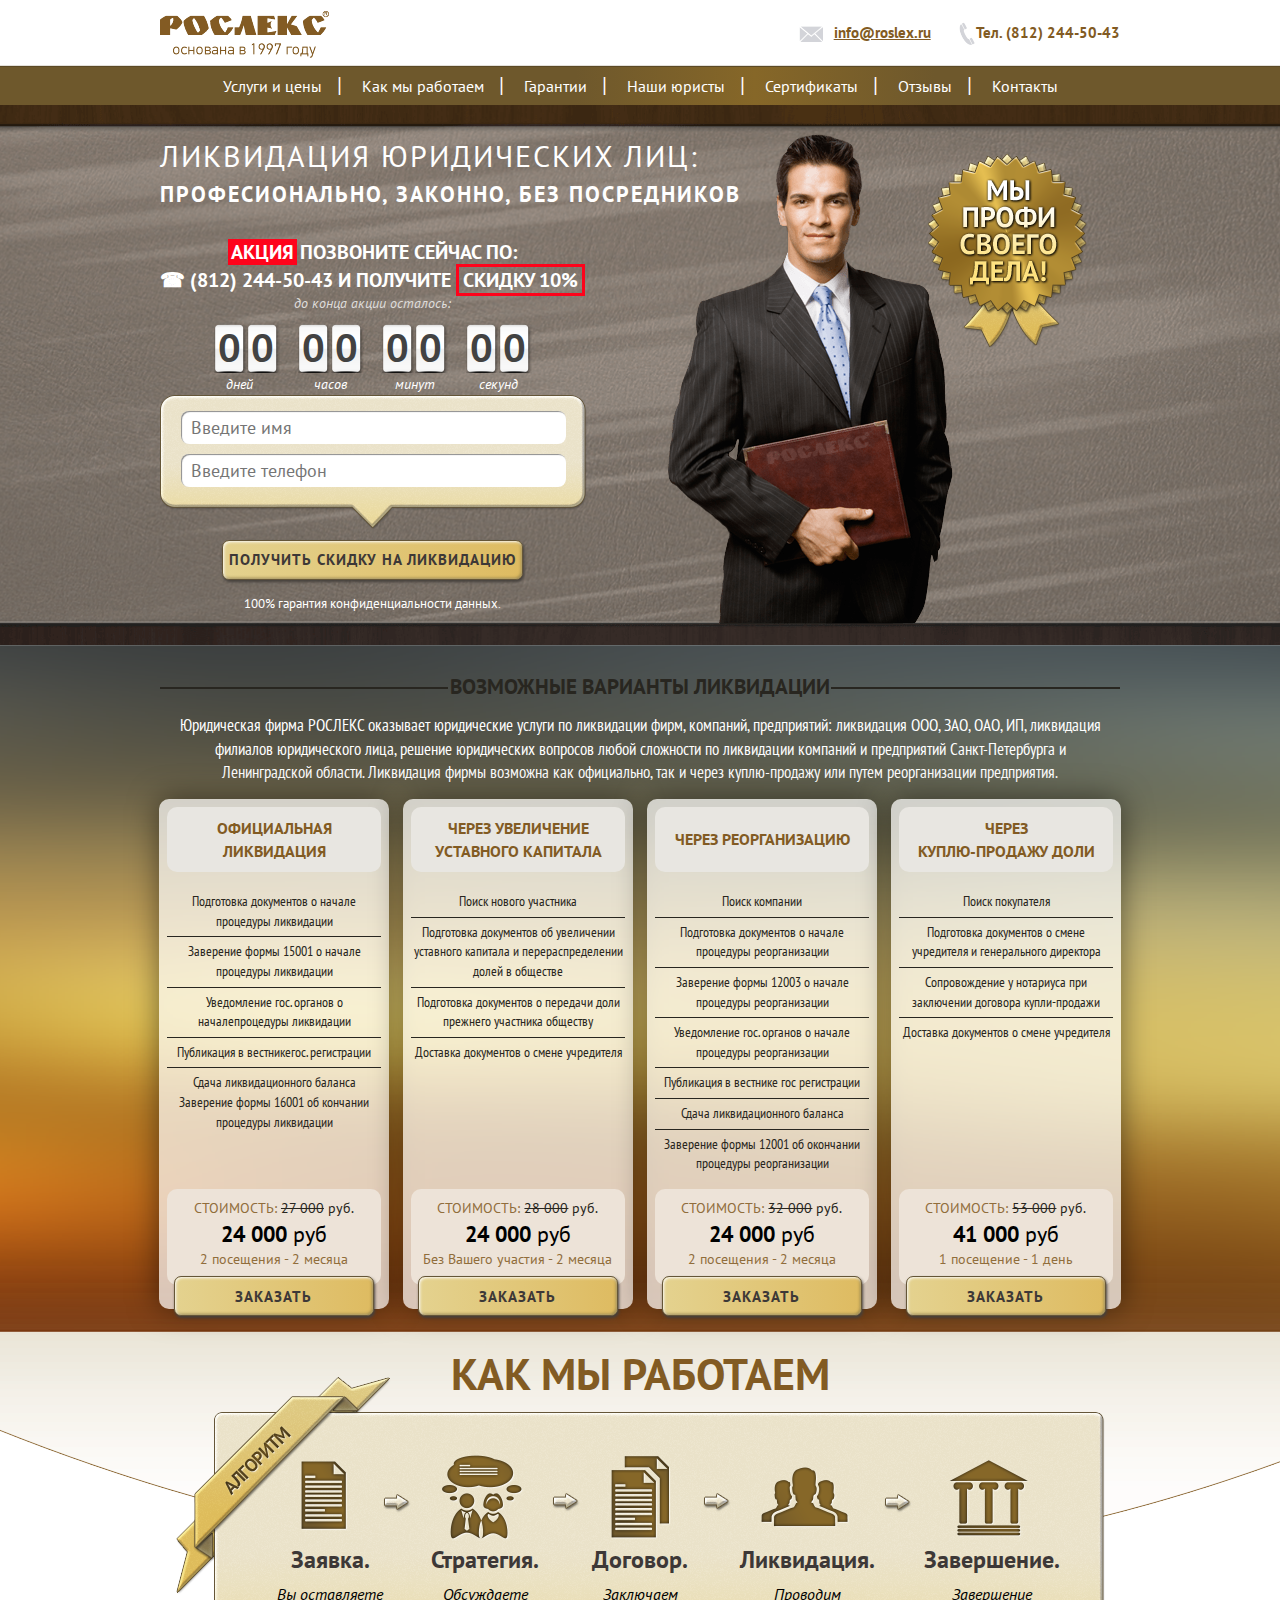
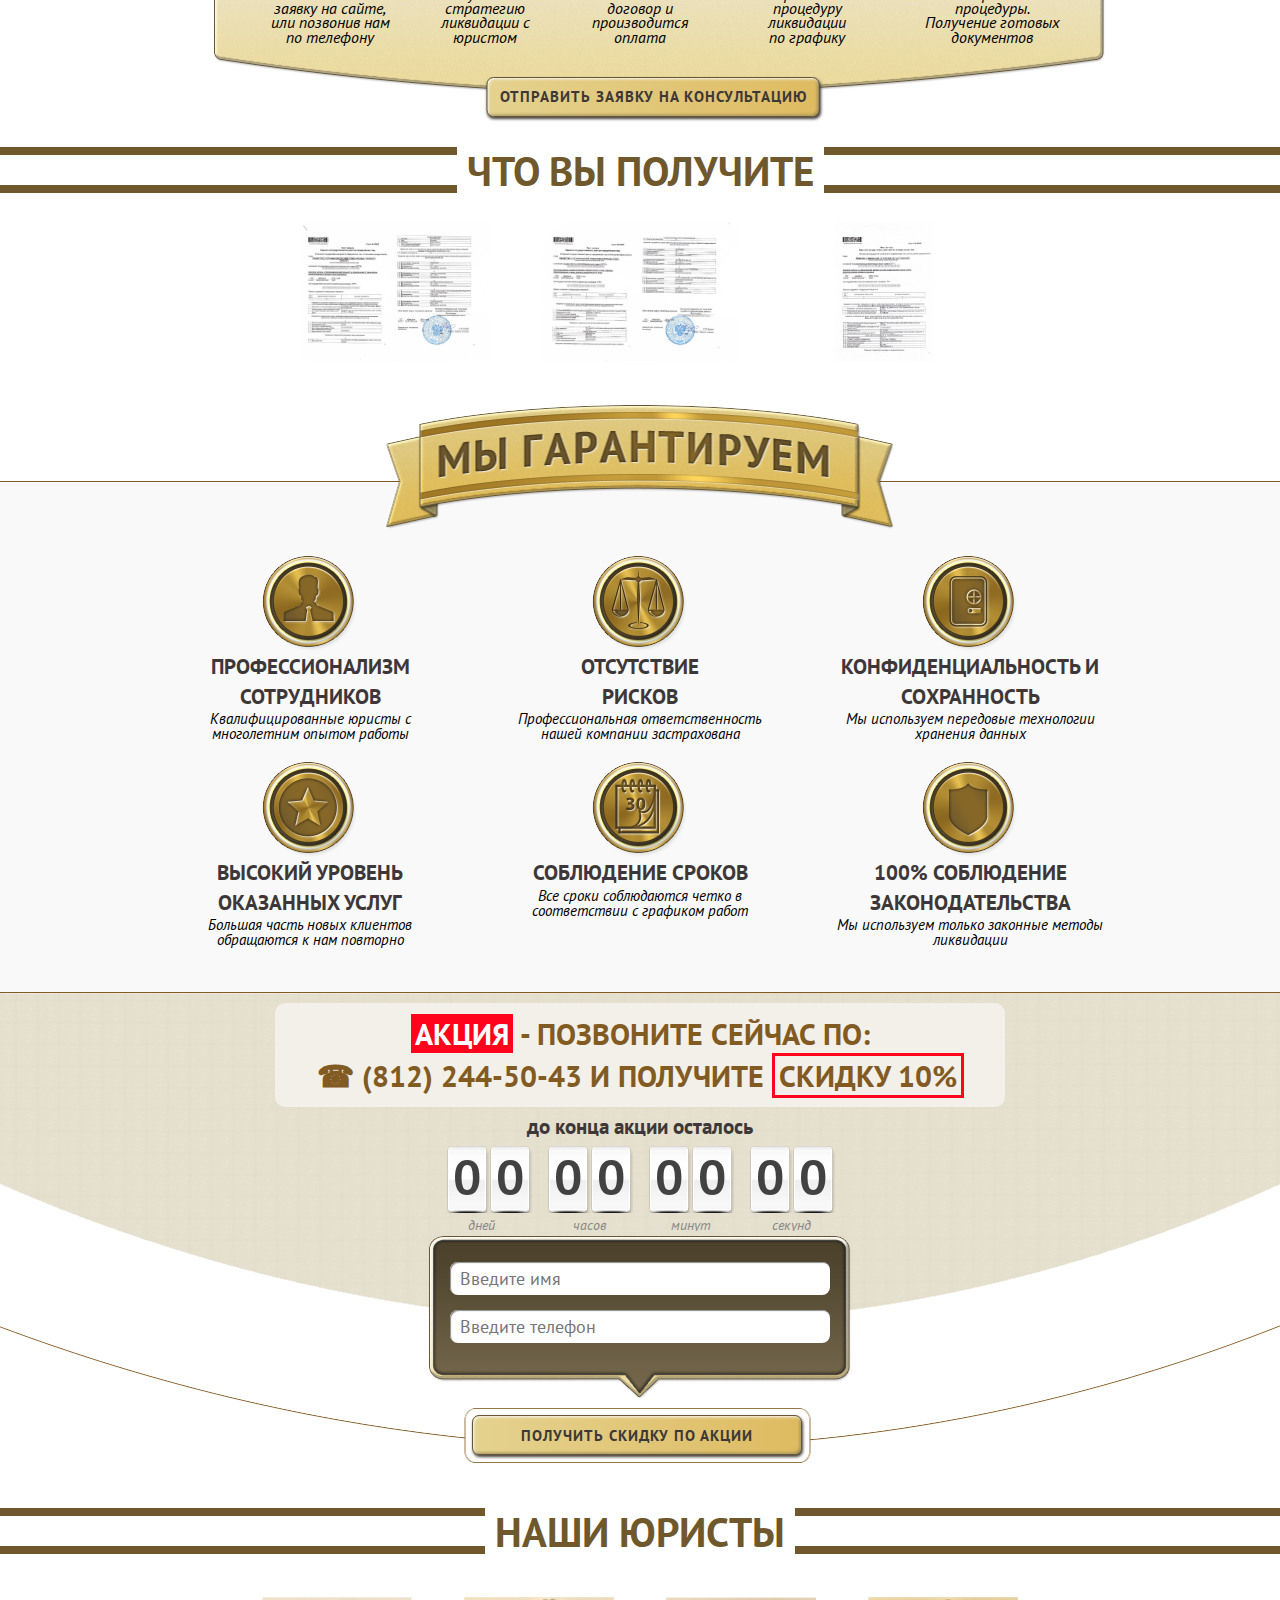
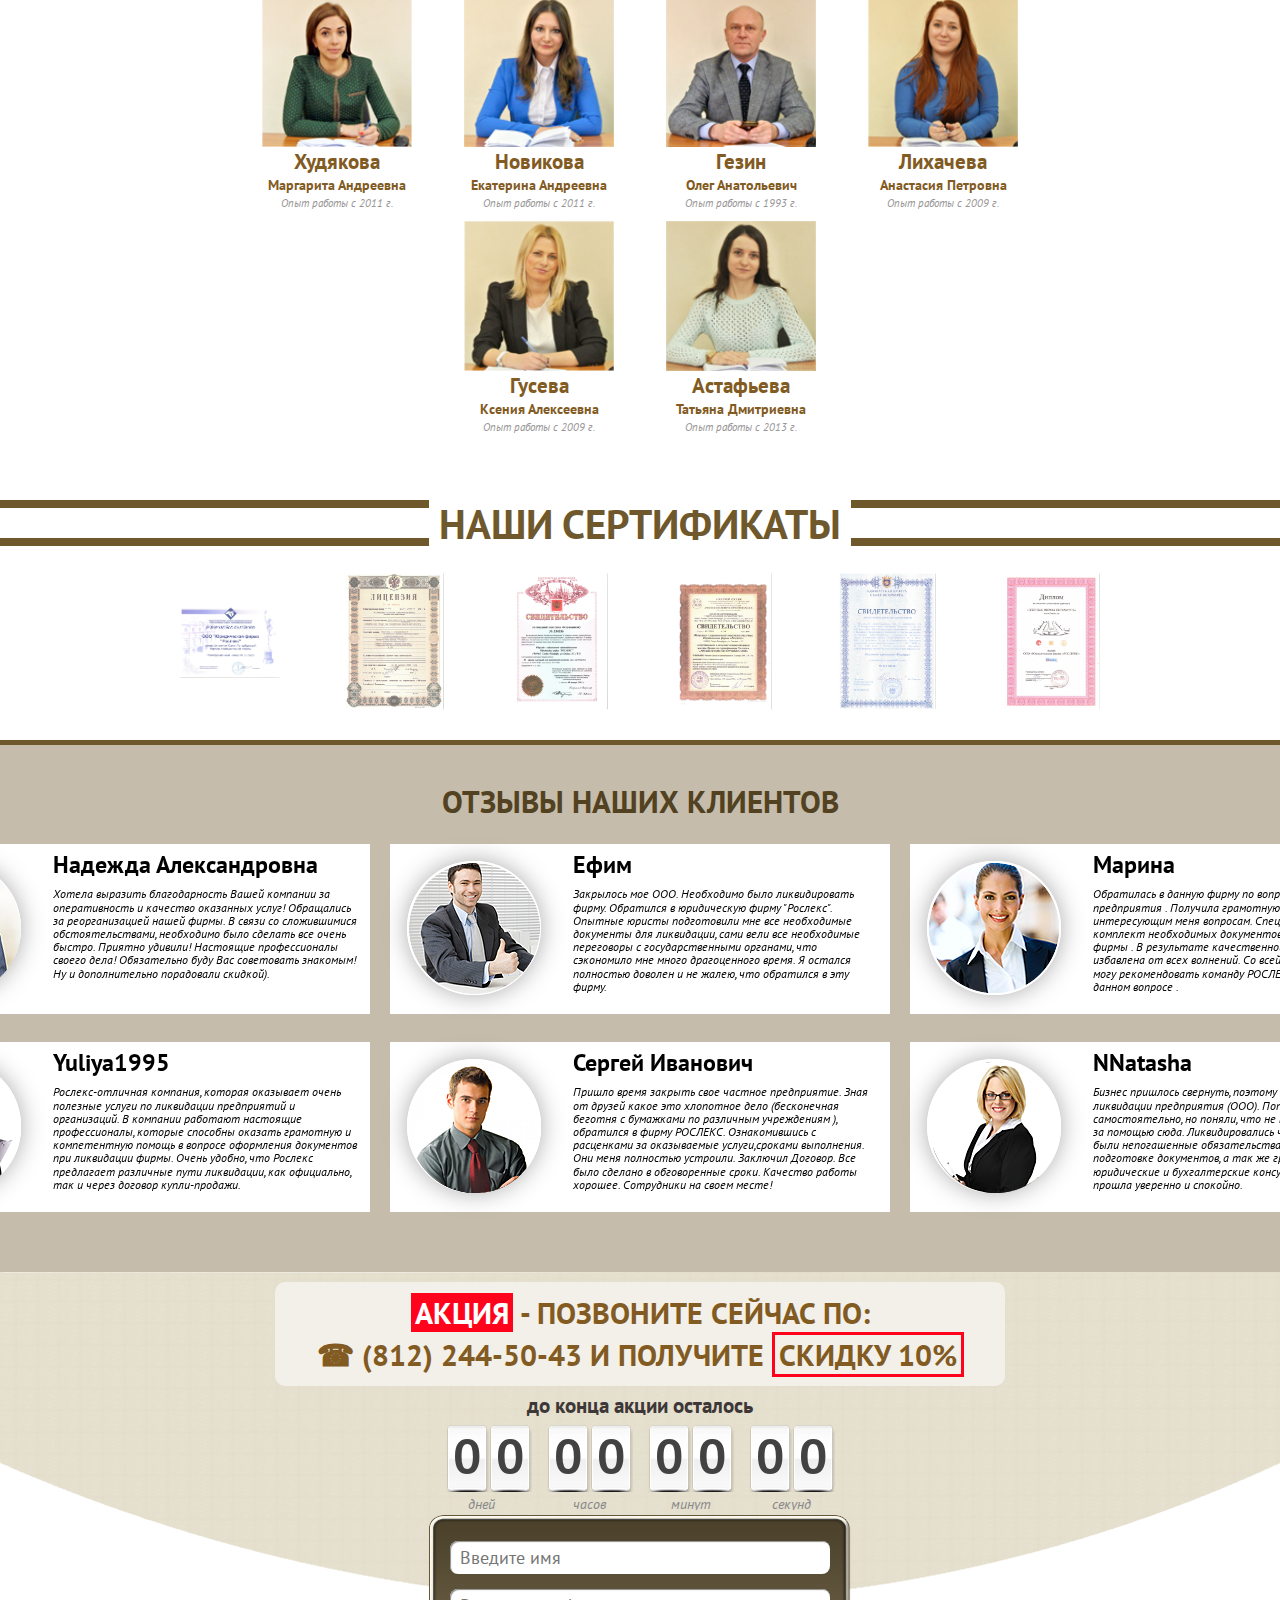
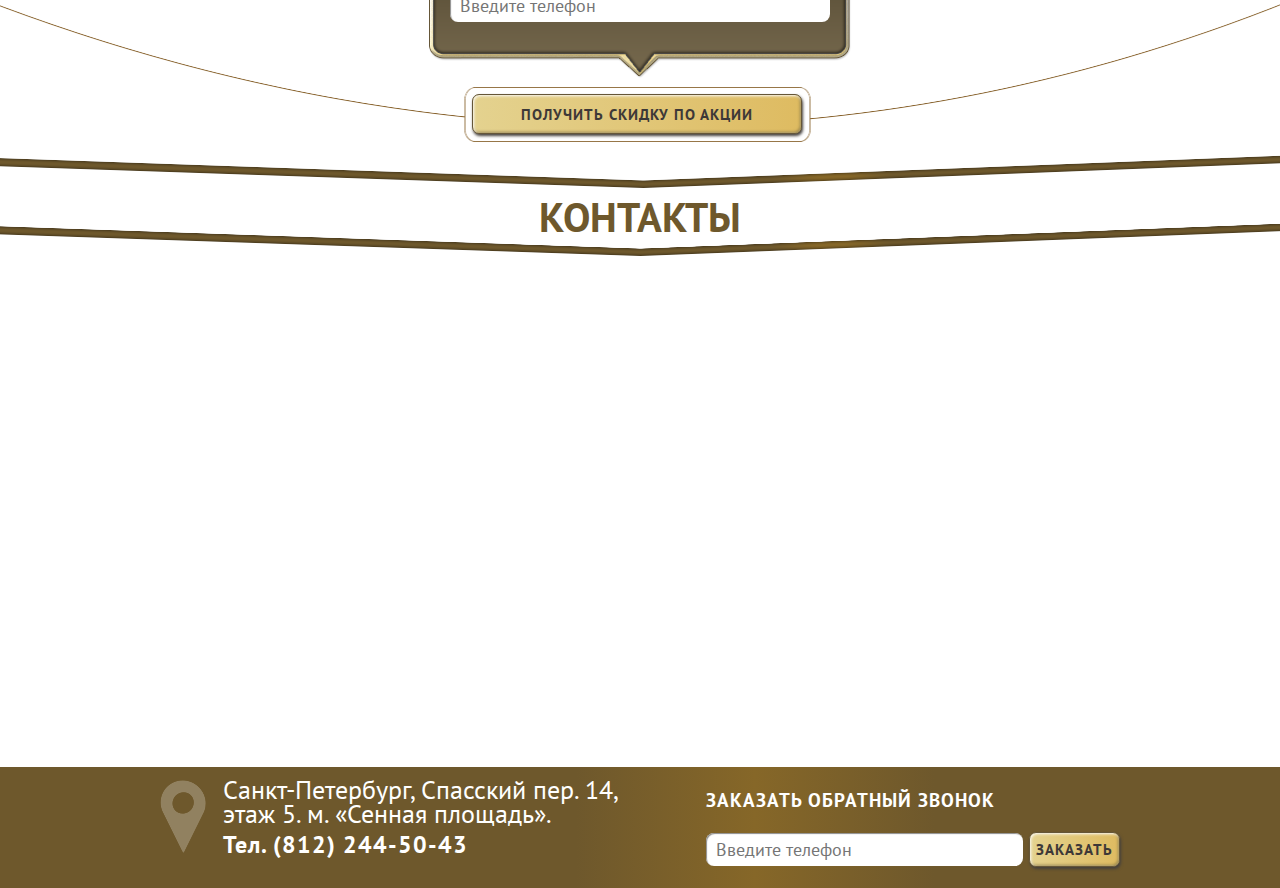
==== commit 074616d1: "form add & feedback upd" ====
--- a/index.html
+++ b/index.html
@@ -14,6 +14,8 @@
 	<link rel="stylesheet" media="all" href="css/screen.css" >
 	<link rel="stylesheet" media="all" href="css/jquery.flipcountdown.css">
 	<link href="css/lightbox.css" rel="stylesheet" >
+	<link href="feedback/css/jquery.jgrowl.css" rel="stylesheet" type="text/css">
+<!-- <link href="feedback/css/jquery.arcticmodal.css" rel="stylesheet" type="text/css"> -->
 	<!--[if IE]><script src="js/html5shiv.js"></script><![endif]-->
 	<script src="http://api-maps.yandex.ru/2.1/?lang=ru_RU" type="text/javascript"></script>
 </head>
@@ -55,12 +57,12 @@
 				<p class="time_to">до конца акции осталось:</p>
 				<div class="form__timer">
 				</div>
-				<form action="" class="form">
+				<form method="post" name="form-1" class="form">
 					<div class="form__inputs form__inputs_regular"><div class="form__inputs_in">
-						<input type="text" placeholder="Введите имя">
-						<input type="text" placeholder="Введите телефон">
-					</div></div>
-					<input type="submit" class="button button--brown" value="получить скидку на ликвидацию">
+						<input type="text" name="name" placeholder="Введите имя">
+						<input type="text" name="tell" placeholder="Введите телефон">
+					</div></div>
+					<input type="button" class="button button--brown feedback button__sumbit" value="получить скидку на ликвидацию">
 				</form>
 				<p class="form__footer">100% гарантия конфиденциальности данных.</p>
 			</div>
@@ -97,13 +99,13 @@
 							<p class="price_item__num"><strong>24 000</strong> руб</p>
 							<p class="brown">2 посещения - 2 месяца</p>
 						</div>
-						<form action="" class="form copy-form">
+						<form method="post" name="form-1"class="form copy-form">
 							<div class="form__inputs form__inputs_regular"><div class="form__inputs_in">
-								<input type="text" placeholder="Введите имя">
-								<input type="text" placeholder="Введите телефон">
+								<input type="text" name="name" placeholder="Введите имя">
+								<input type="text" name="tell" placeholder="Введите телефон">
 							</div></div>
-							</form>
-						<input type="button" value="заказать" class="button js-open-price-form button--big button--brown">
+							<input type="button" value="заказать" class="button js-open-price-form button--big button--brown feedback button__sumbit">
+						</form>
 					</div>
 				</div></div>
 				</div>
@@ -127,13 +129,13 @@
 							<p class="price_item__num"><strong>24 000</strong> руб</p>
 							<p class="brown">Без Вашего участия - 2 месяца</p>
 						</div>
-						<form action="" class="form copy-form">
+						<form method="post" name="form-1"class="form copy-form">
 							<div class="form__inputs form__inputs_regular"><div class="form__inputs_in">
-								<input type="text" placeholder="Введите имя">
-								<input type="text" placeholder="Введите телефон">
+								<input type="text" name="name" placeholder="Введите имя">
+								<input type="text" name="tell" placeholder="Введите телефон">
 							</div></div>
-							</form>
-						<input type="button" value="заказать" class="button js-open-price-form button--big button--brown">
+							<input type="button" value="заказать" class="button js-open-price-form button--big button--brown feedback button__sumbit">
+						</form>
 					</div>
 				</div></div>
 				</div>
@@ -160,13 +162,13 @@
 							<p class="price_item__num"><strong>24 000</strong> руб</p>
 							<p class="brown">2 посещения - 2 месяца</p>
 						</div>
-						<form action="" class="form copy-form">
+						<form method="post" name="form-1"class="form copy-form">
 							<div class="form__inputs form__inputs_regular"><div class="form__inputs_in">
-								<input type="text" placeholder="Введите имя">
-								<input type="text" placeholder="Введите телефон">
+								<input type="text" name="name" placeholder="Введите имя">
+								<input type="text" name="tell" placeholder="Введите телефон">
 							</div></div>
-							</form>
-						<input type="button" value="заказать" class="button js-open-price-form button--big button--brown">
+							<input type="button" value="заказать" class="button js-open-price-form button--big button--brown feedback button__sumbit">
+						</form>
 					</div>
 				</div></div>
 				</div>
@@ -190,13 +192,13 @@
 							<p class="price_item__num"><strong>41 000</strong> руб</p>
 							<p class="brown">1 посещение - 1 день</p>
 						</div>
-						<form action="" class="form copy-form">
+						<form method="post" name="form-1"class="form copy-form">
 							<div class="form__inputs form__inputs_regular"><div class="form__inputs_in">
-								<input type="text" placeholder="Введите имя">
-								<input type="text" placeholder="Введите телефон">
+								<input type="text" name="name" placeholder="Введите имя">
+								<input type="text" name="tell" placeholder="Введите телефон">
 							</div></div>
-							</form>
-						<input type="button" value="заказать" class="button js-open-price-form button--big button--brown">
+							<input type="button" value="заказать" class="button js-open-price-form button--big button--brown feedback button__sumbit">
+						</form>
 					</div>
 				</div></div>
 				</div>
@@ -236,13 +238,13 @@
 				</article>
 				</div>
 			</div>
-			<form action="" class="form work-form copy-form">
+			<form method="post" name="form-1" class="form work-form copy-form">
 				<div class="form__inputs form__inputs_regular"><div class="form__inputs_in">
-					<input type="text" placeholder="Введите имя">
-					<input type="text" placeholder="Введите телефон">
-				</div></div>
+					<input type="text" name="name" placeholder="Введите имя">
+					<input type="text" name="tell" placeholder="Введите телефон">
+				</div></div>
+				<input type="button" class="button button--brown js-open-work-form feedback button__sumbit" value="отправить заявку на консультацию">
 			</form>
-			<input type="button" class="button button--brown js-open-work-form" value="отправить заявку на консультацию">
 		</div></div>
 		<!-- END work -->
 		<!-- BEGIN getting  -->
@@ -307,13 +309,13 @@
 		<div class="action__form form_size_small">
 			<p class="action_end">до конца акции осталось</p>
 			<div class="form__timer form__timer--brown form__timer_size_big"></div>
-			<form action="" class="form">
+			<form method="post" name="form-1" class="form">
 				<div class="form__inputs form__inputs--dbrown">
 					<div class="form__inputs_in">
-					<input type="text" placeholder="Введите имя">
-					<input type="text" placeholder="Введите телефон">
-				</div></div>
-				<input type="submit" class="button button--brown" value="получить скидку по акции">
+					<input type="text" name="name" placeholder="Введите имя">
+					<input type="text" name="tell" placeholder="Введите телефон">
+				</div></div>
+				<input type="submit" class="button button--brown feedback button__sumbit" value="получить скидку по акции">
 			</form>
 		</div>
 	</div></div>
@@ -403,7 +405,7 @@
 		<p class="feedbacks__header feedbacks__header--brown">ОТЗЫВЫ НАШИХ КЛИЕНТОВ</p>
 		<div class="slider">
 	    <div class="slider__top feedback--brown">
-			<div class="feedback ">
+			<div class="feed">
 				<div class="feedback__author_photo"><div class="feedback__photo_wrap">
 					<img src="img/feed_5.png" alt="">
 				</div></div>
@@ -414,7 +416,7 @@
 					</p>
 				</div>
 			</div>
-				<div class="feedback">
+				<div class="feed">
 					<div class="feedback__author_photo"><div class="feedback__photo_wrap">
 						<img src="img/feed_1.png" alt="">
 					</div></div>
@@ -425,7 +427,7 @@
 						</p>
 					</div>
 				</div>
-				<div class="feedback">
+				<div class="feed">
 					<div class="feedback__author_photo"><div class="feedback__photo_wrap">
 						<img src="img/feed_2.png" alt="">
 					</div></div>
@@ -436,7 +438,7 @@
 						</p>
 					</div>
 				</div>
-				<div class="feedback">
+				<div class="feed">
 					<div class="feedback__author_photo"><div class="feedback__photo_wrap">
 						<img src="img/feed_4.png" alt="">
 					</div></div>
@@ -447,7 +449,7 @@
 						</p>
 					</div>
 				</div>
-				<div class="feedback">
+				<div class="feed">
 					<div class="feedback__author_photo"><div class="feedback__photo_wrap">
 						<img src="img/feed_3.png" alt="">
 					</div></div>
@@ -460,7 +462,7 @@
 				</div>
 			</div>
 	    <div class="slider__bottom feedback--brown">
-				<div class="feedback">
+				<div class="feed">
 					<div class="feedback__author_photo"><div class="feedback__photo_wrap">
 						<img src="img/feed_8.png" alt="">
 					</div></div>
@@ -471,7 +473,7 @@
 						</p>
 					</div>
 				</div>
-				<div class="feedback">
+				<div class="feed">
 					<div class="feedback__author_photo"><div class="feedback__photo_wrap">
 						<img src="img/feed_7.png" alt="">
 					</div></div>
@@ -482,7 +484,7 @@
 						</p>
 					</div>
 				</div>
-				<div class="feedback">
+				<div class="feed">
 					<div class="feedback__author_photo"><div class="feedback__photo_wrap">
 						<img src="img/feed_6.png" alt="">
 					</div></div>
@@ -493,7 +495,7 @@
 						</p>
 					</div>
 				</div>
-				<div class="feedback">
+				<div class="feed">
 					<div class="feedback__author_photo"><div class="feedback__photo_wrap">
 						<img src="img/feed_10.png" alt="">
 					</div></div>
@@ -504,7 +506,7 @@
 						</p>
 					</div>
 				</div>
-				<div class="feedback">
+				<div class="feed">
 					<div class="feedback__author_photo"><div class="feedback__photo_wrap">
 						<img src="img/feed_9.png" alt="">
 					</div></div>
@@ -525,13 +527,13 @@
 		<div class="action__form form_size_small">
 			<p class="action_end">до конца акции осталось</p>
 			<div class="form__timer form__timer--brown form__timer_size_big"></div>
-			<form action="" class="form">
+			<form method="post" name="form-1" class="form">
 				<div class="form__inputs form__inputs--dbrown">
 					<div class="form__inputs_in">
-					<input type="text" placeholder="Введите имя">
-					<input type="text" placeholder="Введите телефон">
-				</div></div>
-				<input type="submit" class="button button--brown" value="получить скидку по акции">
+					<input type="text" name="name" placeholder="Введите имя">
+					<input type="text" name="tell" placeholder="Введите телефон">
+				</div></div>
+				<input type="submit" class="button button--brown feedback button__sumbit" value="получить скидку по акции">
 			</form>
 		</div>
 	</div></div>
@@ -554,8 +556,10 @@
 	  </div>
 	  <div class="footer__form">
 	  	<p class="footer__form_header">Заказать обратный звонок</p>
-	  	<input type="text" placeholder="Введите телефон" class="footer__form_input">
-	  	<input type="button" value="ЗАКАЗАТЬ" class="button button--brown">
+	  	<form method="post" name="form-2" class="form">	  	
+		  	<input type="text" name="tell" placeholder="Введите телефон" class="footer__form_input">
+		  	<input type="button" value="ЗАКАЗАТЬ" class="button button--brown feedback">
+	  	</form>
 	  </div>
 	</div>
 	<!-- END footer -->
--- a/css/screen.css
+++ b/css/screen.css
@@ -50,7 +50,7 @@
 
 .ie { overflow-x: hidden; }
 
-.button { height: 40px; padding: 0 6px; font-family: "PT Sans", Arial, sans-serif; font-weight: 700; font-size: 15px; -moz-border-radius: 7px; -webkit-border-radius: 7px; border-radius: 7px; color: #3d3837; }
+.button { height: 40px; padding: 0 6px; font-family: "PT Sans", Arial, sans-serif; font-weight: 700; font-size: 15px; -moz-border-radius: 7px; -webkit-border-radius: 7px; border-radius: 7px; color: #3d3837; cursor: pointer; }
 
 .button--brown { border: 1px solid #655638; -moz-box-shadow: 1px 2px 3px 0 #45403c, 1px 1px 3px white inset, -1px -1px 3px 0 #8f7b40 inset; -webkit-box-shadow: 1px 2px 3px 0 #45403c, 1px 1px 3px white inset, -1px -1px 3px 0 #8f7b40 inset; box-shadow: 1px 2px 3px 0 #45403c, 1px 1px 3px white inset, -1px -1px 3px 0 #8f7b40 inset; background-image: -moz-linear-gradient(left, #e4d28f, #debb61); background-image: -webkit-linear-gradient(left, #e4d28f, #debb61); background-image: linear-gradient(to right, #e4d28f, #debb61); }
 
@@ -68,7 +68,7 @@
 
 .nav--brown { background-color: #6e582c; *zoom: 1; filter: progid:DXImageTransform.Microsoft.gradient(gradientType=1, startColorstr='#FF6E582C', endColorstr='#FF6E582C'); background-image: -moz-linear-gradient(left, #6e582c 45%, #866728 59%, #6e582c 73%); background-image: -webkit-linear-gradient(left, #6e582c 45%, #866728 59%, #6e582c 73%); background-image: linear-gradient(to right, #6e582c 45%, #866728 59%, #6e582c 73%); -moz-box-shadow: 0 -1px 1px #5b4925; -webkit-box-shadow: 0 -1px 1px #5b4925; box-shadow: 0 -1px 1px #5b4925; }
 
-.nav .nav__list { text-align: center; padding: 8px 0; }
+.nav .nav__list { text-align: center; padding: 8px 0; font-size: 0; }
 .nav .nav__list li { display: inline-block; font-size: 0; }
 .nav .nav__list li a { vertical-align: middle; position: relative; font-family: "PT Sans", Arial, sans-serif; font-size: 16px; text-decoration: none; padding: 0px 20px; }
 .nav .nav__list li a:after { content: "|"; position: absolute; display: inline-block; top: -6px; right: 0; font-size: 21px; }
@@ -149,7 +149,8 @@
 .rates .price_item .price_item__foo .price_item__foo_text .cross--blue { color: #516b85; }
 .rates .price_item .price_item__foo .price_item__foo_text .price_item__num { font-family: "PT Sans", Arial, sans-serif; }
 .rates .price_item .price_item__foo .button { position: relative; cursor: pointer; font-family: "PT Sans", Arial, sans-serif; font-weight: 700; }
-.rates .price_item .price_item__foo .form { position: absolute; z-index: 1; display: none; }
+.rates .price_item .price_item__foo .form { position: relative; z-index: 1; }
+.rates .price_item .price_item__foo .form .form__inputs { display: none; position: absolute; -moz-transform: translate(-25%, 0); -ms-transform: translate(-25%, 0); -webkit-transform: translate(-25%, 0); transform: translate(-25%, 0); top: -150px; }
 
 .ie .price .price_item__foo, .ff .price .price_item__foo { bottom: 24px; }
 
@@ -226,7 +227,7 @@
 
 .work--blue { background-image: url(../img/work-bg-blue.png); }
 
-.work { background-position: 43% 0; background-repeat: no-repeat; }
+.work { background-position: 43% 0; background-repeat: no-repeat; padding-bottom: 45px; }
 .work .work__in { text-align: center; position: relative; }
 .work .work__header { padding-top: 11px; }
 .work .work__form--brown { background: url("../img/work_form.png") no-repeat 0 0; width: 929px; height: 320px; }
@@ -238,7 +239,8 @@
 .work .work__form .work__item:nth-of-type(4) { position: relative; left: 12px; }
 .work .work__form .work__item:nth-of-type(5) { position: relative; left: 42px; }
 .work .button { width: 328px; position: relative; top: -30px; left: 13px; width: 333px; font-family: "PT Sans", Arial, sans-serif; font-weight: 700; font-size: 15px; letter-spacing: 1px; cursor: pointer; }
-.work .form { display: none; position: absolute; top: 185px; left: 50%; -moz-transform: translate(-50%, 0); -ms-transform: translate(-50%, 0); -webkit-transform: translate(-50%, 0); transform: translate(-50%, 0); }
+.work .form { position: absolute; left: 50%; -moz-transform: translate(-50%, 0); -ms-transform: translate(-50%, 0); -webkit-transform: translate(-50%, 0); transform: translate(-50%, 0); }
+.work .form .form__inputs { display: none; position: absolute; top: -165px; left: -11%; }
 
 .documentation--brown:after { background-color: #6e582c; }
 
@@ -273,15 +275,15 @@
 .feedbacks .feedbacks__header--blue { color: white; }
 .feedbacks .slider { max-width: 100%; }
 .feedbacks .slider__top { margin-bottom: 28px; }
-.feedbacks .feedback { width: 500px; height: 160px; background-color: white; display: inline-block; margin: 0 10px; cursor: pointer; }
-.feedbacks .feedback:hover { -moz-border-radius: 3px; -webkit-border-radius: 3px; border-radius: 3px; }
-.feedbacks .feedback .feedback__author_photo { display: table-cell; vertical-align: top; padding-top: 17px; padding-left: 17px; }
-.feedbacks .feedback .feedback__photo_wrap { width: 130px; height: 130px; -moz-border-radius: 50%; -webkit-border-radius: 50%; border-radius: 50%; border: 2px solid white; -moz-box-shadow: 0 0 24px #aaaaaa; -webkit-box-shadow: 0 0 24px #aaaaaa; box-shadow: 0 0 24px #aaaaaa; }
-.feedbacks .feedback .feedback__text { display: table-cell; vertical-align: top; padding: 4px 12px 0 32px; }
-.feedbacks .feedback .feedback__text .feedback__author_name { font-family: "PT Sans", Arial, sans-serif; font-weight: 700; font-size: 24px; }
-.feedbacks .feedback .feedback__text .feedback__review { font-family: "PT Sans", Arial, sans-serif; font-style: italic; font-size: 12px; line-height: 1.1em; padding-top: 6px; }
-.feedbacks .feedback--brown .feedback:hover { -moz-box-shadow: 0 0 0 2px #634813; -webkit-box-shadow: 0 0 0 2px #634813; box-shadow: 0 0 0 2px #634813; }
-.feedbacks .feedback--blue .feedback:hover { -moz-box-shadow: 0 0 0 2px #072b4f; -webkit-box-shadow: 0 0 0 2px #072b4f; box-shadow: 0 0 0 2px #072b4f; }
+.feedbacks .feed { width: 500px; min-height: 160px; vertical-align: top; padding-bottom: 10px; background-color: white; display: inline-block; margin: 0 10px; cursor: pointer; }
+.feedbacks .feed:hover { -moz-border-radius: 3px; -webkit-border-radius: 3px; border-radius: 3px; }
+.feedbacks .feed .feedback__author_photo { display: table-cell; vertical-align: top; padding-top: 17px; padding-left: 17px; }
+.feedbacks .feed .feedback__photo_wrap { width: 130px; height: 130px; -moz-border-radius: 50%; -webkit-border-radius: 50%; border-radius: 50%; border: 2px solid white; -moz-box-shadow: 0 0 24px #aaaaaa; -webkit-box-shadow: 0 0 24px #aaaaaa; box-shadow: 0 0 24px #aaaaaa; }
+.feedbacks .feed .feedback__text { display: table-cell; vertical-align: top; padding: 4px 12px 0 32px; }
+.feedbacks .feed .feedback__text .feedback__author_name { font-family: "PT Sans", Arial, sans-serif; font-weight: 700; font-size: 24px; }
+.feedbacks .feed .feedback__text .feedback__review { font-family: "PT Sans", Arial, sans-serif; font-style: italic; font-size: 12px; line-height: 1.1em; padding-top: 6px; }
+.feedbacks .feedback--brown .feed:hover { -moz-box-shadow: 0 0 0 2px #634813; -webkit-box-shadow: 0 0 0 2px #634813; box-shadow: 0 0 0 2px #634813; }
+.feedbacks .feedback--blue .feed:hover { -moz-box-shadow: 0 0 0 2px #072b4f; -webkit-box-shadow: 0 0 0 2px #072b4f; box-shadow: 0 0 0 2px #072b4f; }
 
 .team__header { margin-top: 40px; margin-bottom: 36px; }
 .team__header:after, .team__header:before { width: 38%; }
@@ -342,7 +344,7 @@
 
 .nav--orange { background-color: #fcbc69; }
 
-.nav__list--blue a { color: #516b85; }
+.nav__list--blue a { color: #445a70; }
 
 .promo__we--woman { background: url("../img/promo__woman.png") no-repeat 0 0; width: 319px; height: 484px; top: 35px; }
 
@@ -371,22 +373,22 @@
 .price--big .price_item h3 { font-size: 27px; letter-spacing: 1px; }
 .price--big .price_item__info { width: 87%; position: absolute; top: 37%; left: 50%; -moz-transform: translate(-50%, -46%); -ms-transform: translate(-50%, -46%); -webkit-transform: translate(-50%, -46%); transform: translate(-50%, -46%); }
 .price--big .price_item__info li { font-size: 25px; letter-spacing: 1px; line-height: 1em; padding: 8px 0; }
-.price--big .price_item__foo { bottom: 14px; width: 87%; left: 50%; margin-left: -43.5%; }
+.price--big .price_item__foo { bottom: 0px; width: 87%; left: 50%; margin-left: -43.5%; }
 .price--big .price_item__foo_text { font-size: 18px; padding-bottom: 18px; }
 .price--big .price_item__foo_text .price_item__num { font-size: 28px; }
 .price--big .button { width: 93%; font-size: 26px; top: -8px; }
-.price--big .form { left: 50%; -moz-transform: translate(-50%, 0); -ms-transform: translate(-50%, 0); -webkit-transform: translate(-50%, 0); transform: translate(-50%, 0); top: -50px; }
+.price--big .form { left: 50%; -moz-transform: translate(-50%, 0); -ms-transform: translate(-50%, 0); -webkit-transform: translate(-50%, 0); transform: translate(-50%, 0); top: -10px; }
 
 .price--small { padding: 0 7px; }
 .price--small .price_item { width: 230px; height: 510px; }
 .price--small .price_item .price_item__in { width: 93%; }
 .price--small .price_item .price_item__header h3 { font-size: 16px; }
 .price--small .price_item .price_item__info li { font-size: 14px; padding: 5px 0; }
-.price--small .price_item .price_item__foo { bottom: 0px; width: 93%; }
+.price--small .price_item .price_item__foo { bottom: -10px; width: 93%; }
 .price--small .price_item .price_item__foo_text { font-size: 14px; }
 .price--small .price_item .price_item__num { font-size: 22px; }
 .price--small .button { width: 200px; top: -10px; }
-.price--small .form { left: -50%; top: -70px; }
+.price--small .form { top: -9px; }
 
 .price_item__header--blue h3 { color: #516b85; }
 
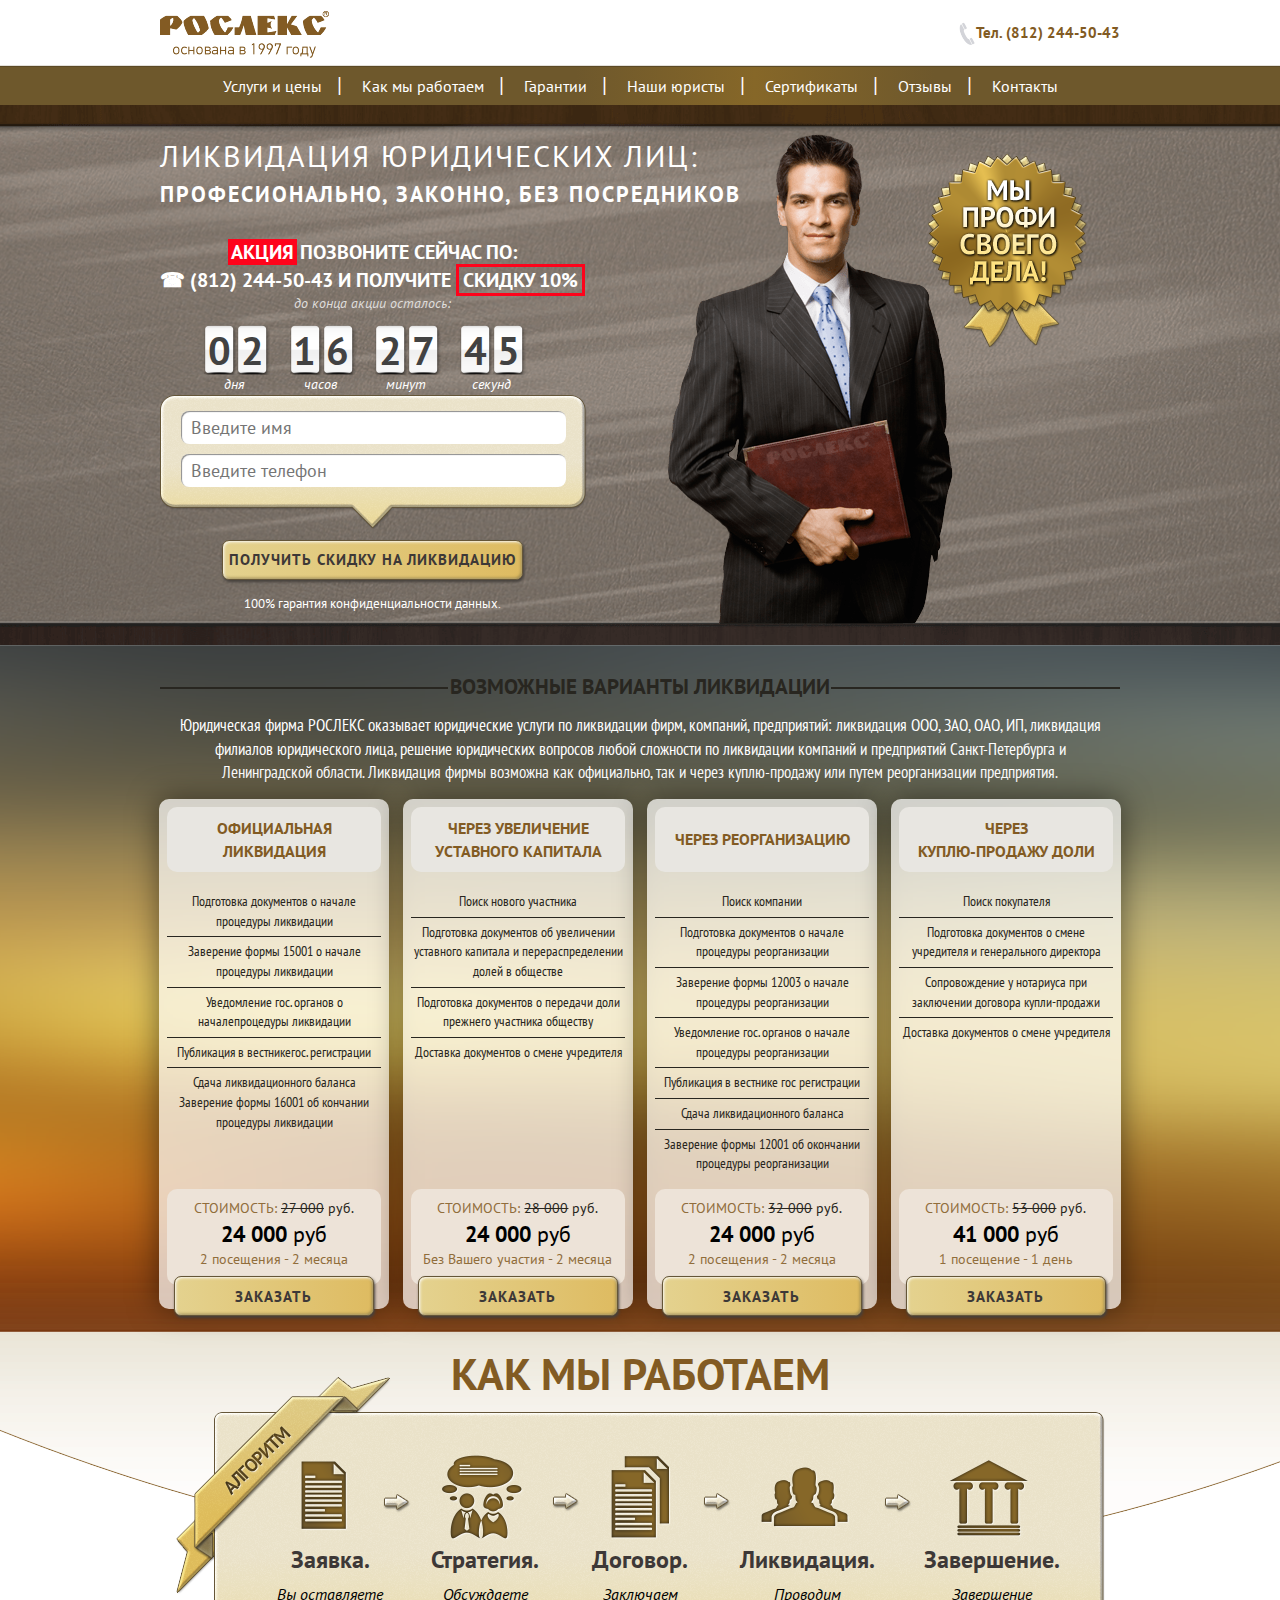
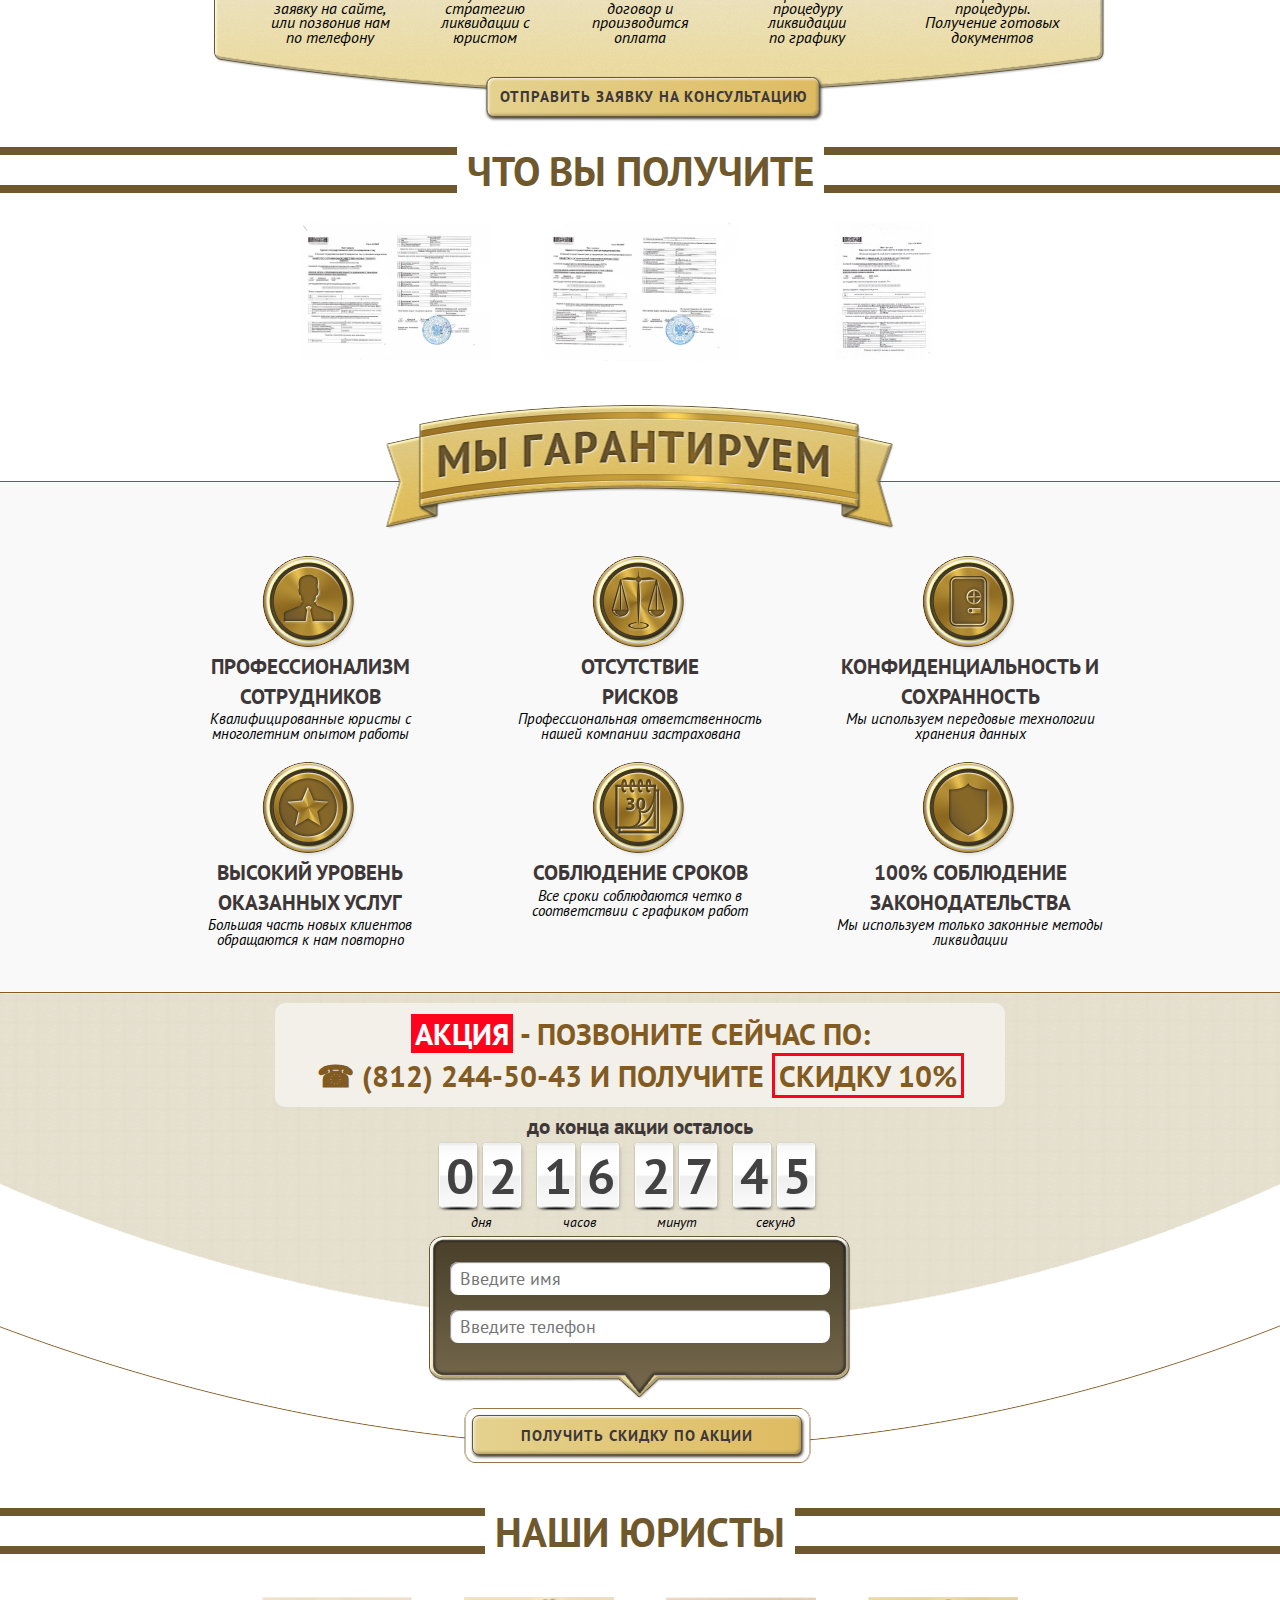
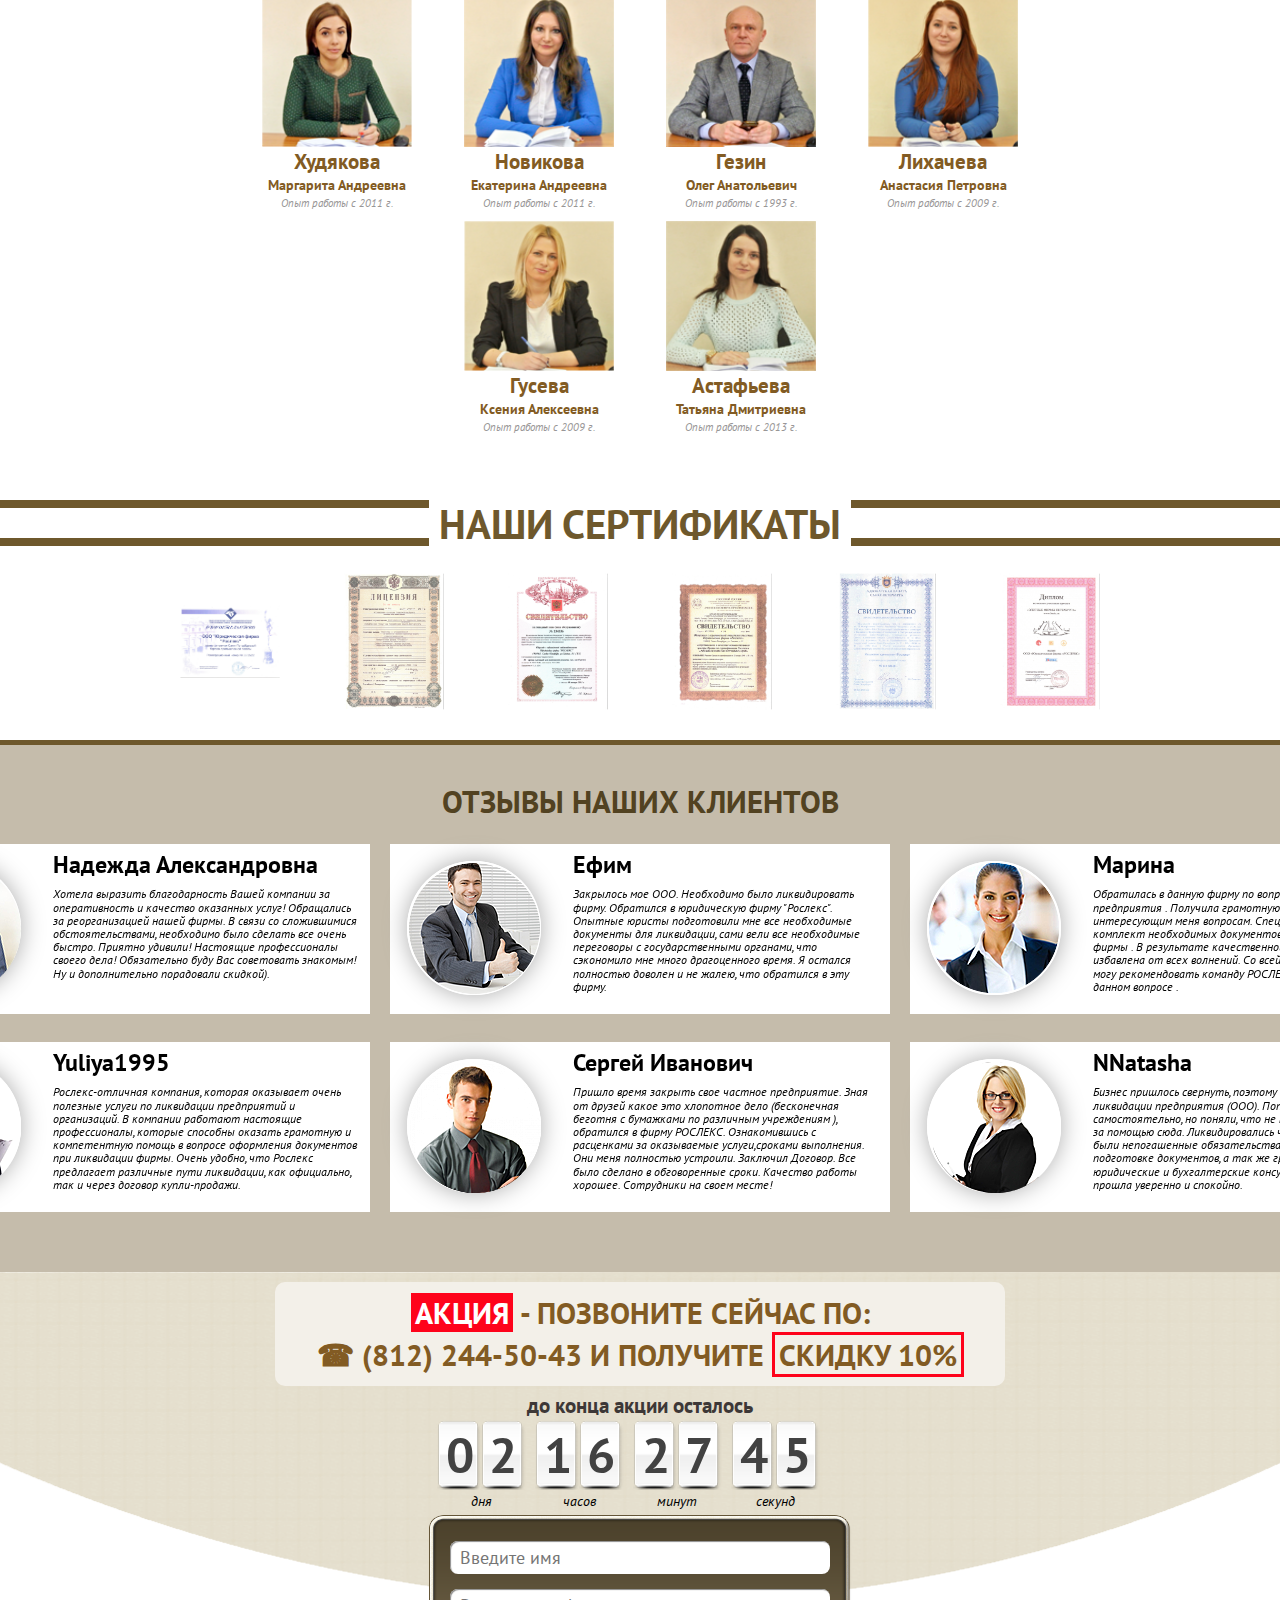
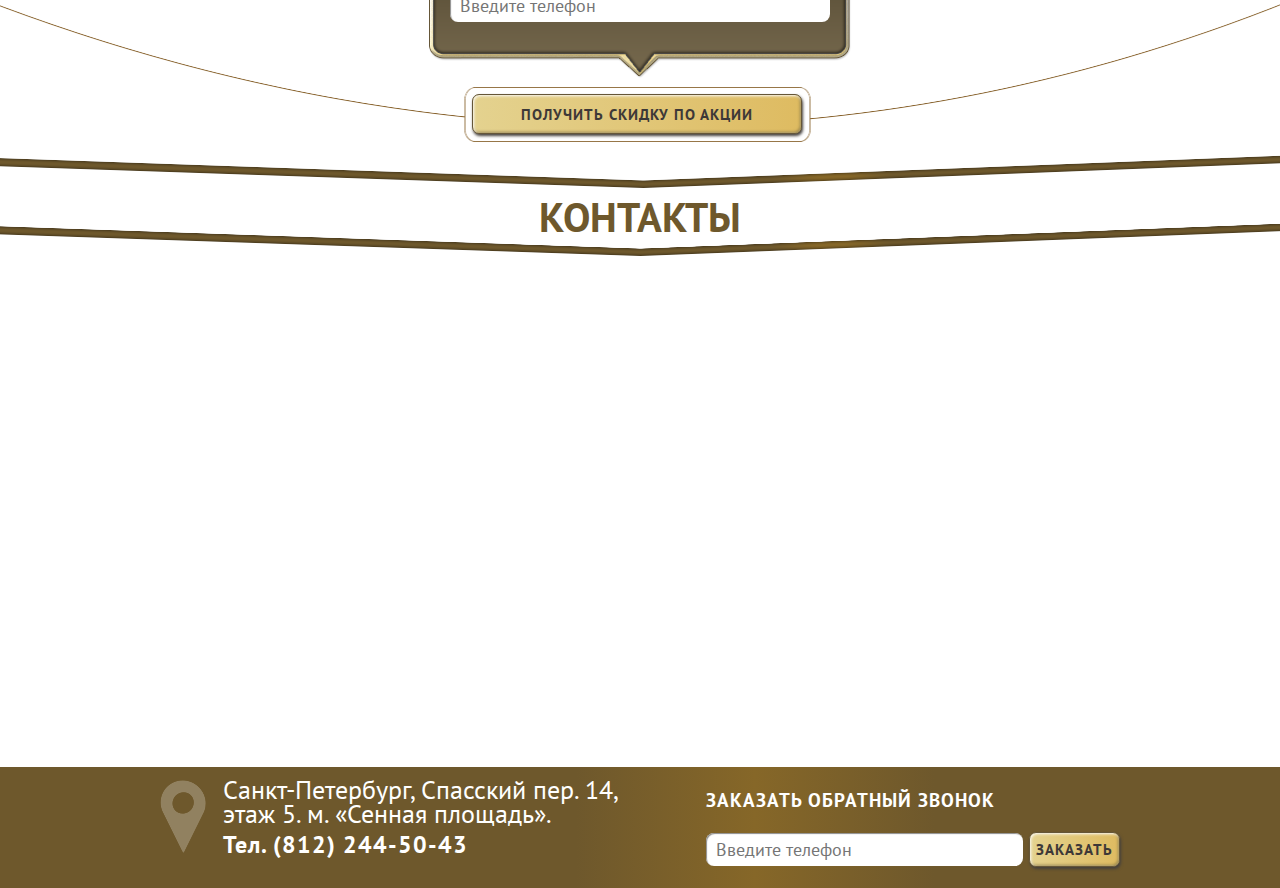
==== commit 7ce87340: "upd timer-style, feedback, scroll" ====
--- a/index.html
+++ b/index.html
@@ -26,7 +26,7 @@
 	<div class="topline"><div class="topline__in">
 		<div class="topline__logo"><a href="#"><i class="icon-logo"></i></a></div>
 		<div class="topline__contacts">
-			<a href="mailto: domenroslex@yandex.ru, info@roslex.ru" class="topline__mail topline__mail--brown"><i class="icon-mail"></i>info@roslex.ru</a>
+<!-- 			<a href="mailto: info@roslex.ru" class="topline__mail topline__mail--brown"><i class="icon-mail"></i>info@roslex.ru</a> -->
 			<div class="topline__phone topline__phone--brown"><i class="icon-phone"></i>Тел. (812) 244-50-43</div>
 		</div>
 	</div></div>
@@ -50,7 +50,7 @@
 
 	<!-- BEGIN promo  -->
 	<div class="promo promo--brown"><div class="promo__in">
-		<h1 class="promo__header"><span class="promo__header_big">ЛИКВИДАЦИЯ ЮРИДИЧЕСКИХ ЛИЦ:</span><br><span class="promo__header_small">ПРОФЕСИОНАЛЬНО, ЗАКОННО, БЕЗ ПОСРЕДНИКОВ</span></h2>
+		<h1 class="promo__header"><span class="promo__header_big">ЛИКВИДАЦИЯ ЮРИДИЧЕСКИХ ЛИЦ:</span><br><span class="promo__header_small">ПРОФЕСИОНАЛЬНО, ЗАКОННО, БЕЗ ПОСРЕДНИКОВ</span></h1>
 		<div class="promo__info">
 			<p class="promo__info-text"><span class="promo__info-text_action">АКЦИЯ</span>Позвоните сейчас по: <br> ☎ (812) 244-50-43 и получите <span class="bd--red">скидку 10%</span></p>
 			<div class="promo__info-form form_size_small">
--- a/css/screen.css
+++ b/css/screen.css
@@ -111,12 +111,10 @@
 .promo .promo__info .promo__info-form { width: 100%; }
 .promo .promo__info .promo__info-form p { text-align: center; }
 .promo .promo__info .promo__info-form .time_to { font-family: "PT Sans", Arial, sans-serif; font-style: italic; color: #dedcda; font-size: 14px; margin-bottom: 10px; }
-.promo .promo__info .form__timer { text-align: center; height: 71px; }
-.promo .promo__info .form__timer figcaption { font-family: "PT Sans", Arial, sans-serif; font-style: italic; font-size: 9px; color: white; }
-.promo .promo__info .form__timer figure { width: 84px !important; max-width: 84px !important; }
-.promo .promo__info .form__timer figure li { font-family: "PT Sans", Arial, sans-serif; font-weight: 700; color: #424242; font-size: 40px; padding-top: 3px; }
-.promo .promo__info .form__timer figure > div { margin-right: 0 !important; height: 49px !important; background-color: transparent; background-image: url("../img/timer_bg.png"); border: 0; }
-.promo .promo__info .form__timer span { display: none; }
+.promo .promo__info .form__timer { text-align: center; height: 71px; width: 82%; margin: 0 auto; }
+.promo .promo__info .form__timer .countdown-amount { font-size: 200%; margin-right: 0 !important; background-color: transparent; background-image: url("../img/timer_bg.png"); border: 0; background-repeat: no-repeat; font-size: 35px; font-family: "PT Sans", Arial, sans-serif; font-weight: 700; color: #424242; font-size: 40px; padding-top: 3px; background-position: 39px 6px; letter-spacing: 10px; position: relative; top: -5px; z-index: 1; }
+.promo .promo__info .form__timer .countdown-amount:after { content: ""; display: block; z-index: -1; background-image: url("../img/timer_bg.png"); background-repeat: no-repeat; position: absolute; left: 6px; top: 6px; width: 33px; height: 50px; }
+.promo .promo__info .form__timer .countdown-period { display: block; font-family: "PT Sans", Arial, sans-serif; font-style: italic; font-size: 14px; color: white; position: relative; top: -8px; left: -6px; text-transform: lowercase; }
 .promo .promo__info .form__footer { margin-top: 15px; font-family: "PT Sans", Arial, sans-serif; color: white; font-size: 13px; }
 .promo .promo__we { position: absolute; right: 0px; top: 0; }
 .promo .promo__we .promo__we-photo { position: relative; display: inline-block; }
@@ -170,14 +168,12 @@
 .action .action__header .blue { color: #516b85; }
 .action .action__form .form__inputs { margin: 0 auto; }
 .action .action__form .action_end { font-family: "PT Sans", Arial, sans-serif; font-weight: 700; font-size: 21px; color: #3d3837; margin: 5px 0; }
-.action .action__form .form__timer--blue figcaption { font-family: "PT Sans", Arial, sans-serif; font-style: italic; font-size: 9px; color: #516b85; }
-.action .action__form .form__timer--browm figcaption { font-family: "PT Sans", Arial, sans-serif; font-style: italic; font-size: 9px; color: #825b23; }
-.action .action__form .form__timer_size_big { height: 90px; margin: 0 auto; }
-.action .action__form .form__timer_size_big figcaption { font-family: "PT Sans", Arial, sans-serif; font-style: italic; font-size: 9px; }
-.action .action__form .form__timer_size_big figure { width: 101px !important; max-width: 101px !important; display: inline-block; overflow: hidden; }
-.action .action__form .form__timer_size_big figure li { font-family: "PT Sans", Arial, sans-serif; font-weight: 700; color: #424242; font-size: 50px; height: 50px; padding-left: 3px; }
-.action .action__form .form__timer_size_big figure > div { overflow: hidden; margin-right: 0 !important; padding-left: 10px; height: 67px !important; background-color: transparent; background-image: url("../img/timer_big_bg.png"); border: 0; background-position-y: -1px; }
-.action .action__form .form__timer_size_big span { display: none; }
+.action .action__form .form__timer--blue .countdown-period { color: #516b85; }
+.action .action__form .form__timer--browm .countdown-period { color: #825b23; }
+.action .action__form .form__timer_size_big { height: 90px; width: 400px; margin: 0 auto; }
+.action .action__form .form__timer_size_big .countdown-amount { margin-right: 0 !important; height: 75px; background-color: transparent; background-image: url("../img/timer_big_bg.png"); border: 0; background-repeat: no-repeat; font-size: 35px; font-family: "PT Sans", Arial, sans-serif; font-weight: 700; color: #424242; font-size: 50px; background-position: 41px 0px; letter-spacing: 15px; position: relative; top: -5px; z-index: 1; }
+.action .action__form .form__timer_size_big .countdown-amount:after { content: ""; display: block; z-index: -1; background-image: url("../img/timer_big_bg.png"); background-repeat: no-repeat; position: absolute; left: -3px; top: 0px; width: 45px; height: 70px; }
+.action .action__form .form__timer_size_big .countdown-period { display: block; font-family: "PT Sans", Arial, sans-serif; font-style: italic; font-size: 14px; position: relative; top: -8px; left: -8px; text-transform: lowercase; }
 .action .action__form .button { width: 330px; margin-left: -6px; }
 
 .guarantees--brown { background-color: #f9f9f9; border-top: 1px solid #825b23; border-bottom: 1px solid #825b23; }
@@ -397,3 +393,28 @@
 .price_item__info--brown li { border-bottom: 1px solid #282620; color: #282620; }
 
 .price_item__info--blue li { color: #516b85; border-bottom: 1px solid black; }
+
+.countdown-rtl { direction: rtl; }
+
+.countdown-holding span { color: #888888; }
+
+.countdown-row { clear: both; width: 100%; padding: 0px 2px; text-align: center; }
+.countdown-row span { display: block; }
+
+.countdown-show1 .countdown-section { width: 98%; }
+
+.countdown-show2 .countdown-section { width: 48%; }
+
+.countdown-show3 .countdown-section { width: 32.5%; }
+
+.countdown-show4 .countdown-section { width: 24.5%; }
+
+.countdown-show5 .countdown-section { width: 19.5%; }
+
+.countdown-show6 .countdown-section { width: 16.25%; }
+
+.countdown-show7 .countdown-section { width: 14%; }
+
+.countdown-section { display: inline-block; float: left; font-size: 75%; text-align: center; }
+
+.countdown-descr { display: block; width: 100%; color: red; }
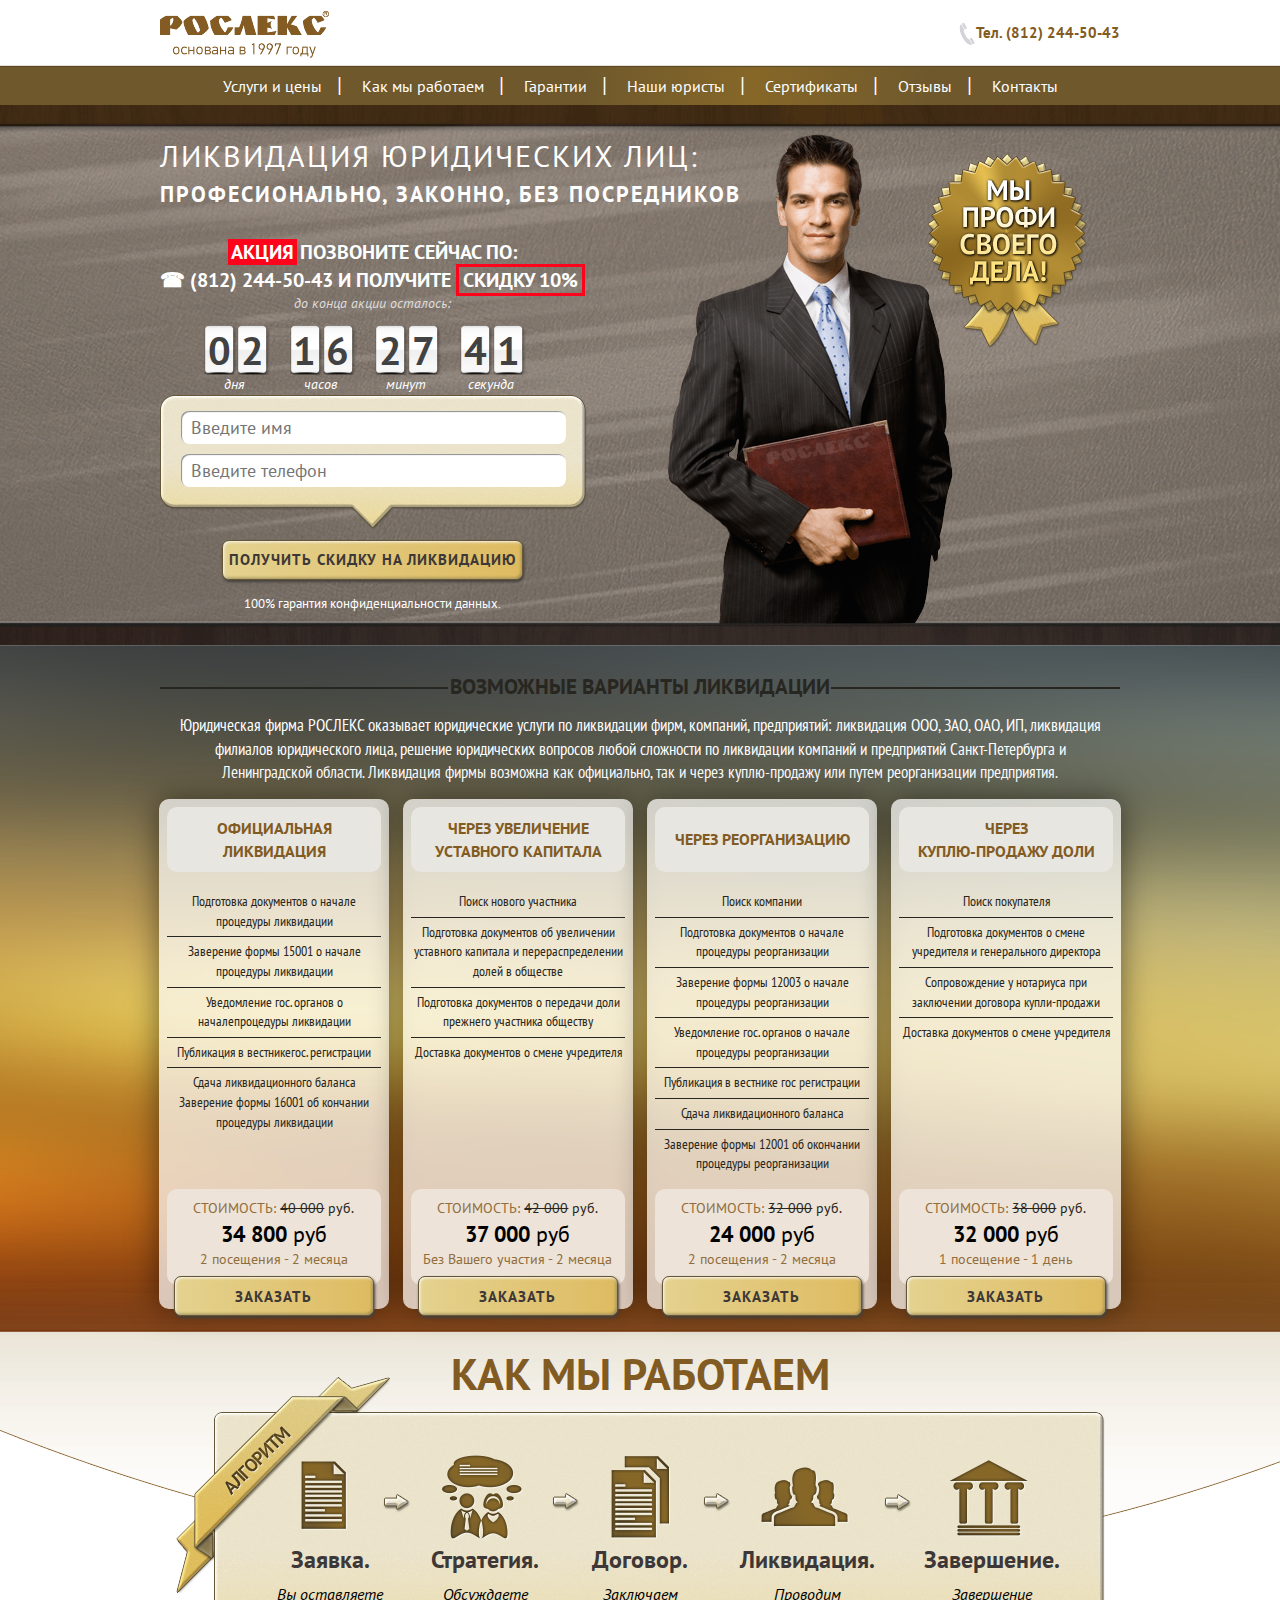
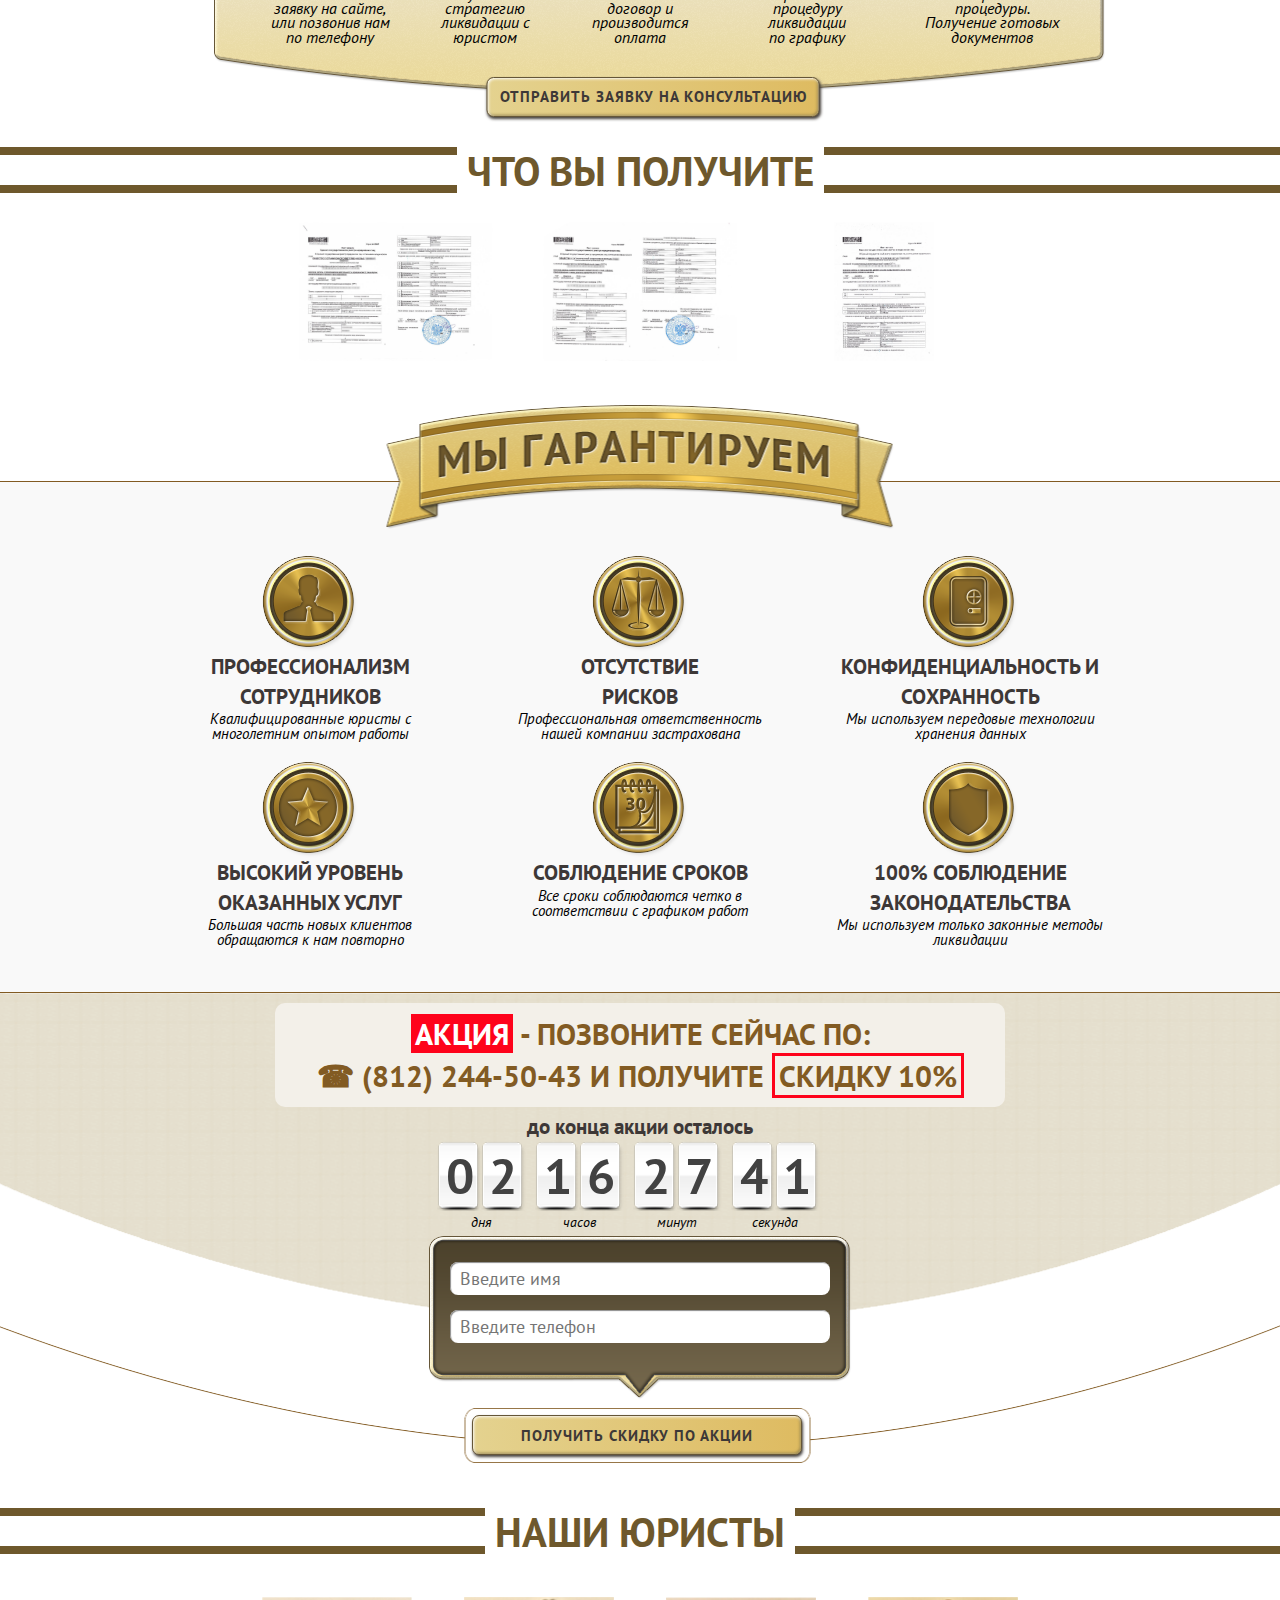
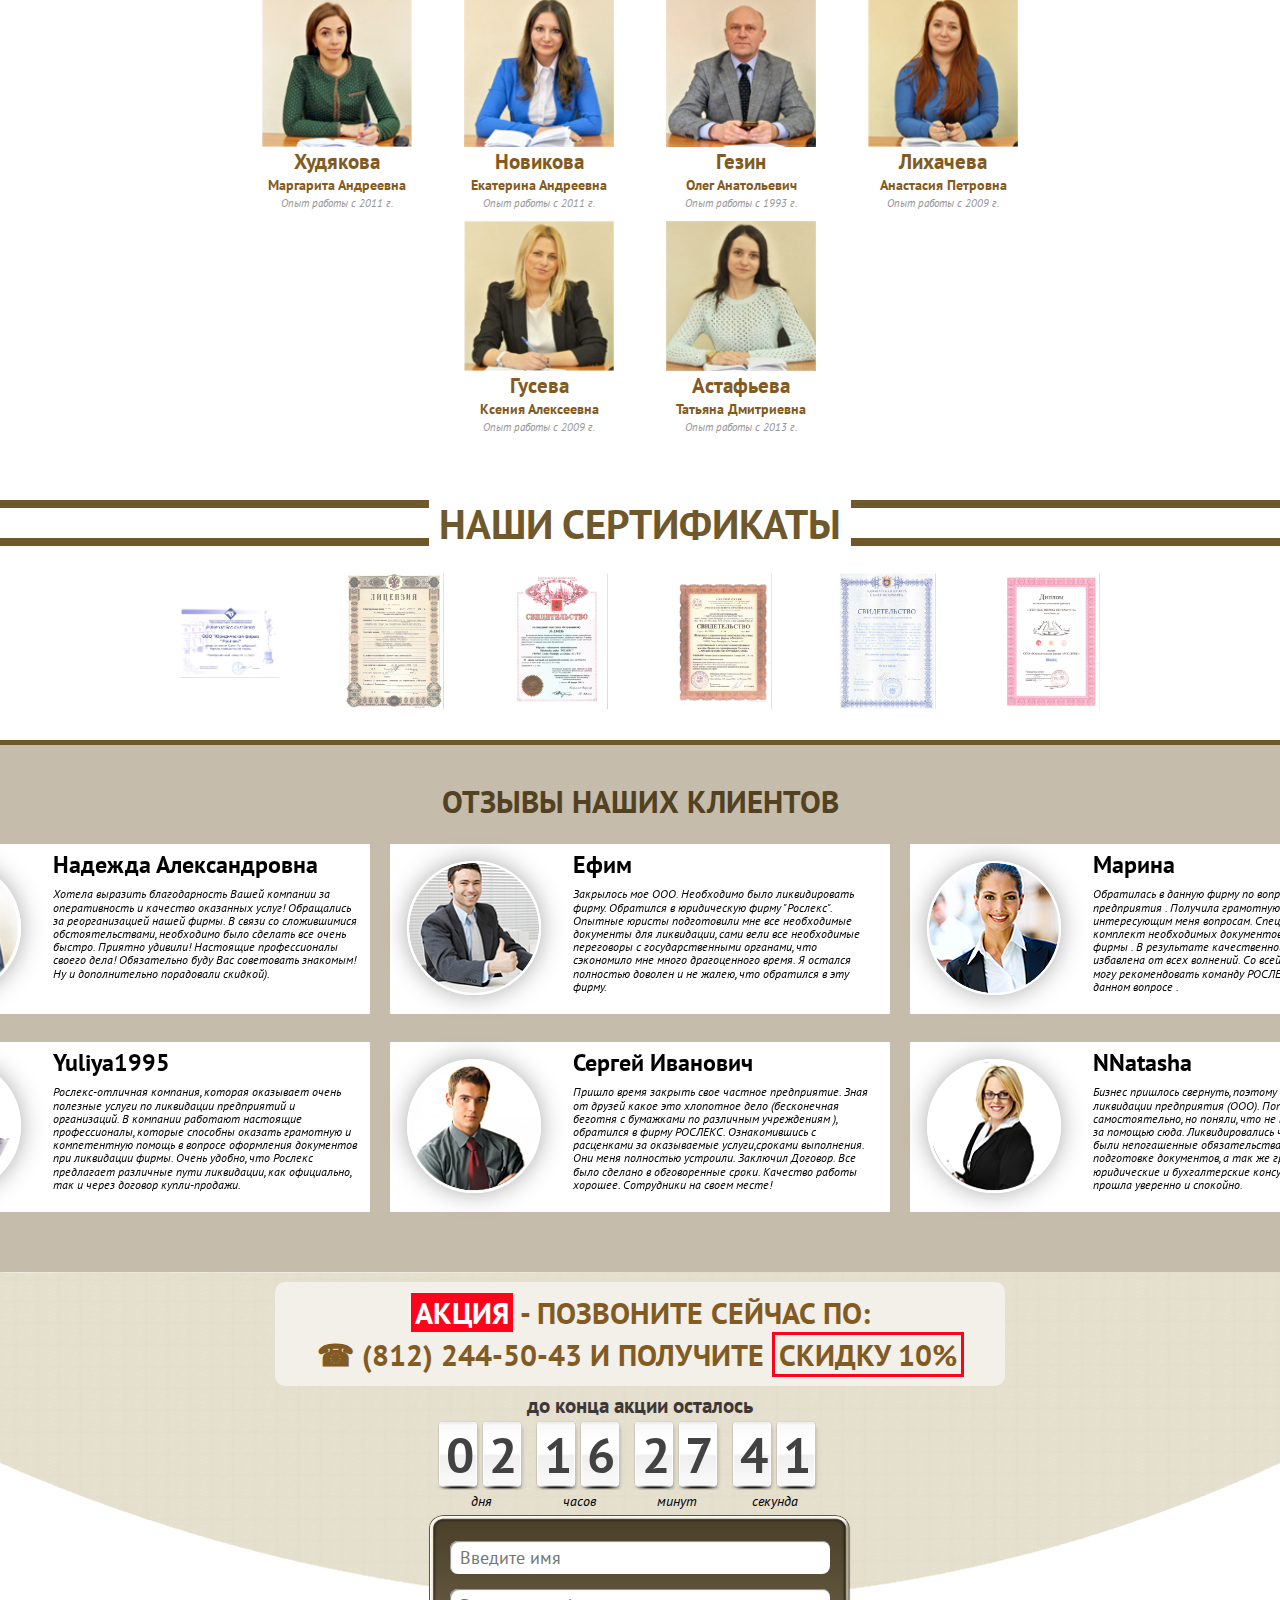
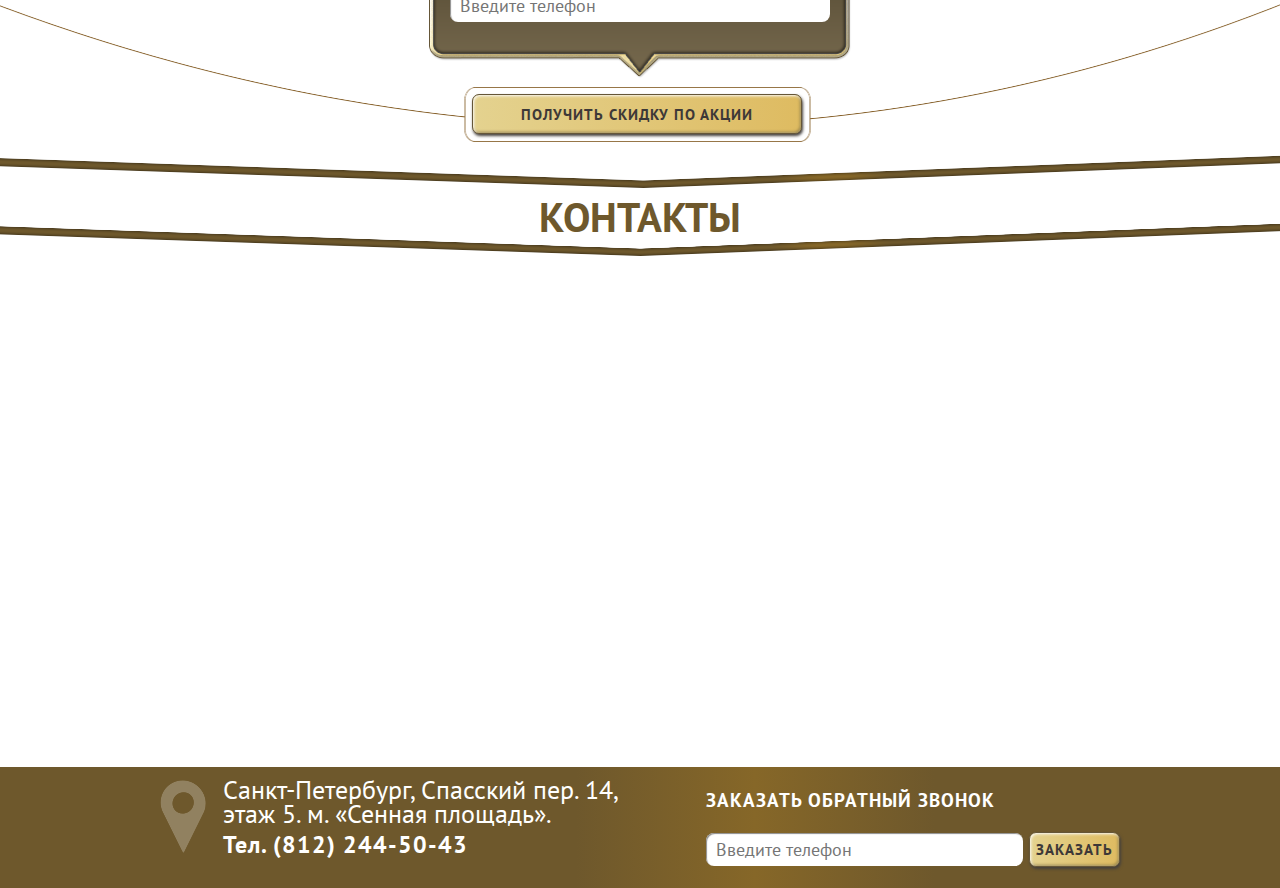
==== commit 00cdb80f: "upd" ====
--- a/index.html
+++ b/index.html
@@ -95,8 +95,8 @@
 					</ul>
 					<div class="price_item__foo">
 						<div class="price_item__foo_text">
-							<p class="brown">СТОИМОСТЬ: <span><span class="cross">27 000</span> руб.</span></p>
-							<p class="price_item__num"><strong>24 000</strong> руб</p>
+							<p class="brown">СТОИМОСТЬ: <span><span class="cross">40 000</span> руб.</span></p>
+							<p class="price_item__num"><strong>34 800</strong> руб</p>
 							<p class="brown">2 посещения - 2 месяца</p>
 						</div>
 						<form method="post" name="form-1"class="form copy-form">
@@ -125,8 +125,8 @@
 					</ul>
 					<div class="price_item__foo">
 						<div class="price_item__foo_text">
-							<p class="brown">СТОИМОСТЬ: <span><span class="cross">28 000</span> руб.</span></p>
-							<p class="price_item__num"><strong>24 000</strong> руб</p>
+							<p class="brown">СТОИМОСТЬ: <span><span class="cross">42 000</span> руб.</span></p>
+							<p class="price_item__num"><strong>37 000</strong> руб</p>
 							<p class="brown">Без Вашего участия - 2 месяца</p>
 						</div>
 						<form method="post" name="form-1"class="form copy-form">
@@ -188,8 +188,8 @@
 					</ul>
 					<div class="price_item__foo">
 						<div class="price_item__foo_text">
-							<p class="brown">СТОИМОСТЬ: <span><span class="cross">53 000</span> руб.</span></p>
-							<p class="price_item__num"><strong>41 000</strong> руб</p>
+							<p class="brown">СТОИМОСТЬ: <span><span class="cross">38 000</span> руб.</span></p>
+							<p class="price_item__num"><strong>32 000</strong> руб</p>
 							<p class="brown">1 посещение - 1 день</p>
 						</div>
 						<form method="post" name="form-1"class="form copy-form">
@@ -251,10 +251,10 @@
 		<div class="getting">
 			<p class="header-linear header-linear--brown"><span>ЧТО ВЫ ПОЛУЧИТЕ</span></p>
 			<div class="getting__in">
-				<div class="getting__list">
+				<div class="getting__list getting__list-s">
 					<a href="img/get_1.jpg" data-lightbox="roadtrip" data-title=""><img src="img/get_1.jpg"></a>
 					<a href="img/get_2.jpg" data-lightbox="roadtrip" data-title=""><img src="img/get_2.jpg"></a>
-					<a href="img/get_3.jpg" data-lightbox="roadtrip" data-title=""><img src="img/get_3.jpg"></a>
+					<a href="img/get_3.jpg" data-lightbox="roadtrip" data-title=""><img src="img/get_3.jpg" width="100"></a>
 				</div>
 			</div>	
 		</div>
@@ -574,7 +574,7 @@
 	var map = new ymaps.Map("ymap", {
 	    center: [59.92733739, 30.31772910], 
 	    zoom: 13,
-	    controls: []
+	    controls: ['zoomControl']
     }),
 		myGeoObject = new ymaps.GeoObject({
       geometry: {
--- a/css/screen.css
+++ b/css/screen.css
@@ -271,10 +271,11 @@
 .feedbacks .feedbacks__header--blue { color: white; }
 .feedbacks .slider { max-width: 100%; }
 .feedbacks .slider__top { margin-bottom: 28px; }
-.feedbacks .feed { width: 500px; min-height: 160px; vertical-align: top; padding-bottom: 10px; background-color: white; display: inline-block; margin: 0 10px; cursor: pointer; }
+.feedbacks .feed { width: 500px; height: 160px; vertical-align: top; padding-bottom: 10px; background-color: white; display: inline-block; margin: 0 10px; cursor: pointer; }
 .feedbacks .feed:hover { -moz-border-radius: 3px; -webkit-border-radius: 3px; border-radius: 3px; }
 .feedbacks .feed .feedback__author_photo { display: table-cell; vertical-align: top; padding-top: 17px; padding-left: 17px; }
-.feedbacks .feed .feedback__photo_wrap { width: 130px; height: 130px; -moz-border-radius: 50%; -webkit-border-radius: 50%; border-radius: 50%; border: 2px solid white; -moz-box-shadow: 0 0 24px #aaaaaa; -webkit-box-shadow: 0 0 24px #aaaaaa; box-shadow: 0 0 24px #aaaaaa; }
+.feedbacks .feed .feedback__photo_wrap { width: 130px; height: 130px; -moz-border-radius: 50%; -webkit-border-radius: 50%; border-radius: 50%; border: 2px solid white; -moz-box-shadow: 0 0 24px #aaaaaa; -webkit-box-shadow: 0 0 24px #aaaaaa; box-shadow: 0 0 24px #aaaaaa; overflow: hidden; }
+.feedbacks .feed .feedback__photo_wrap img { width: 100%; height: 100%; }
 .feedbacks .feed .feedback__text { display: table-cell; vertical-align: top; padding: 4px 12px 0 32px; }
 .feedbacks .feed .feedback__text .feedback__author_name { font-family: "PT Sans", Arial, sans-serif; font-weight: 700; font-size: 24px; }
 .feedbacks .feed .feedback__text .feedback__review { font-family: "PT Sans", Arial, sans-serif; font-style: italic; font-size: 12px; line-height: 1.1em; padding-top: 6px; }
@@ -299,9 +300,9 @@
 .contacts .contacts__header--brown span { color: #6e582c; }
 .contacts .contacts__header--blue { background-image: url("../img/contacts_bg-blue.png"); }
 .contacts .contacts__header--blue span { color: #516b85; }
-.contacts .contacts__header { text-align: center; position: relative; height: 116px; background-position: top center; background-color: transparent; }
+.contacts .contacts__header { text-align: center; position: relative; height: 116px; background-position: top center; background-color: transparent; z-index: 2; }
 .contacts .contacts__header span { font-family: "PT Sans", Arial, sans-serif; font-weight: 700; font-size: 41px; position: relative; top: 46px; z-index: 2; background-color: white; text-align: center; }
-.contacts .contacts__map { width: 100%; height: 535px; position: relative; margin-top: -26px; z-index: -1; }
+.contacts .contacts__map { width: 100%; height: 535px; position: relative; margin-top: -26px; }
 
 .footer--brown { background-color: #6e582c; *zoom: 1; filter: progid:DXImageTransform.Microsoft.gradient(gradientType=1, startColorstr='#FF6E582C', endColorstr='#FF6E582C'); background-image: -moz-linear-gradient(left, #6e582c 45%, #866728 59%, #6e582c 73%); background-image: -webkit-linear-gradient(left, #6e582c 45%, #866728 59%, #6e582c 73%); background-image: linear-gradient(to right, #6e582c 45%, #866728 59%, #6e582c 73%); }
 
@@ -321,10 +322,14 @@
 .footer .footer__form .button { height: 35px; position: relative; top: -1px; margin-left: 3px; cursor: pointer; }
 
 .getting .getting__list { text-align: center; }
-.getting .getting__list a { display: inline-block; vertical-align: middle; padding: 23px; width: 195px; height: 116px; overflow: hidden; *zoom: 1; }
+.getting .getting__list a { display: inline-block; vertical-align: middle; overflow: hidden; *zoom: 1; }
 .getting .getting__list a:after { content: " "; display: table; clear: both; }
-.getting .getting__list a img { max-width: 100%; }
-.getting .getting__list a img[src="img/get_3.jpg"] { width: 100px; }
+.getting .getting__list-s a { padding: 23px; width: 195px; height: 116px; }
+.getting .getting__list-s a img { max-width: 100%; }
+.getting .getting__list-s a img[src="img/get_3.jpg"] { width: 100px; }
+.getting .getting__list-l { padding-top: 20px; }
+.getting .getting__list-l a { padding: 10px; width: 133px; height: 140px; }
+.getting .getting__list-l a img { max-width: 100px; }
 
 .transition { -moz-transform: translate3d(0, 0, 0); -ms-transform: translate3d(0, 0, 0); -webkit-transform: translate3d(0, 0, 0); transform: translate3d(0, 0, 0); }
 
@@ -351,7 +356,7 @@
 .promo--brown { background-image: url("../img/promo_bg.png"); }
 
 .rates--reg { background-image: url(../img/rates_bg-reg.png); height: 750px; }
-.rates--reg .rates__header { padding: 27px 0; }
+.rates--reg .rates__header { padding-top: 27px; }
 
 .rates__header--brown { color: #282620; }
 .rates__header--brown:before, .rates__header--brown:after { width: 288px; height: 2px; background-color: #282620; position: absolute; top: 42px; }
@@ -359,7 +364,7 @@
 .rates__header--brown:after { right: 0; width: 289px; }
 
 .rates__header--white { color: white; letter-spacing: 1px; }
-.rates__header--white:before, .rates__header--white:after { position: absolute; background: url("../img/rates_h.png") no-repeat 0 0; width: 254px; height: 12px; width: 254px; top: 50%; -moz-transform: translate(0, -50%); -ms-transform: translate(0, -50%); -webkit-transform: translate(0, -50%); transform: translate(0, -50%); }
+.rates__header--white:before, .rates__header--white:after { position: absolute; background: url("../img/rates_h.png") no-repeat 0 0; width: 254px; height: 12px; width: 254px; top: 65%; }
 .rates__header--white:before { left: 0; }
 .rates__header--white:after { right: 0; }
 
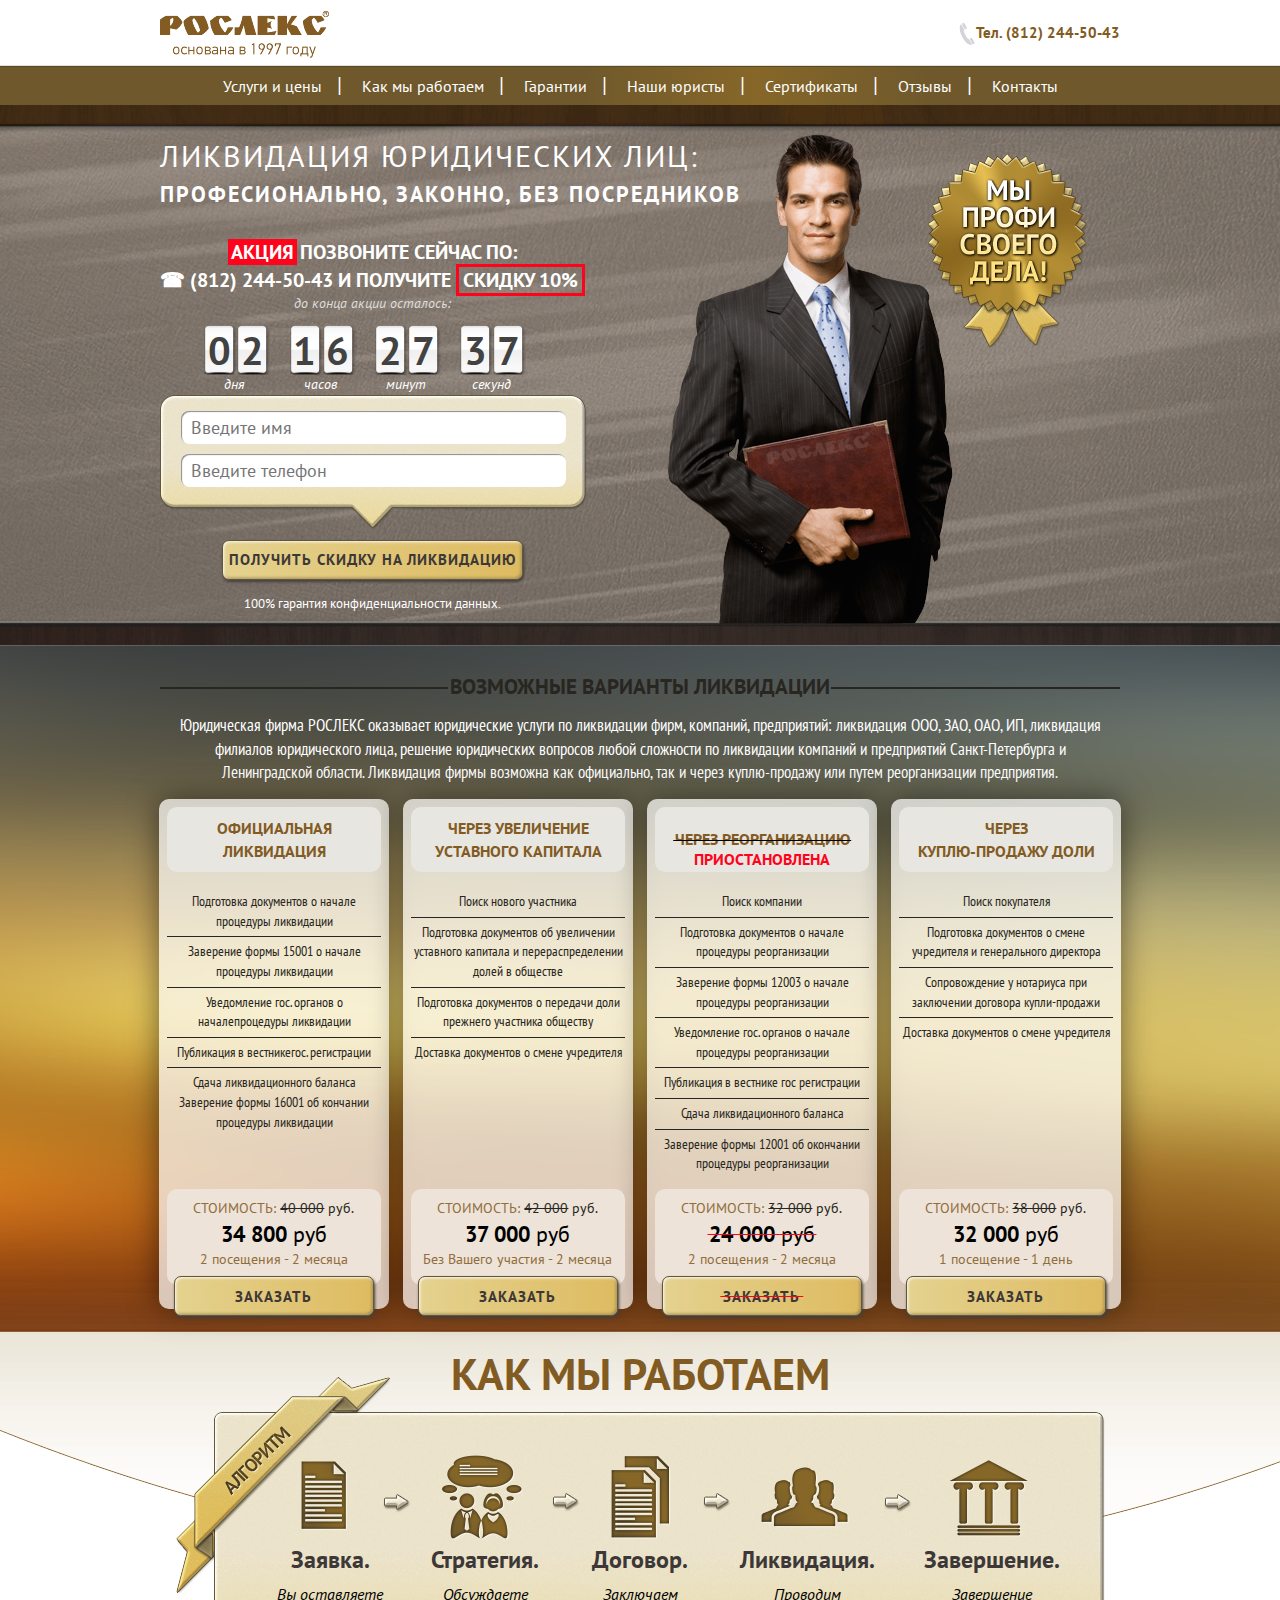
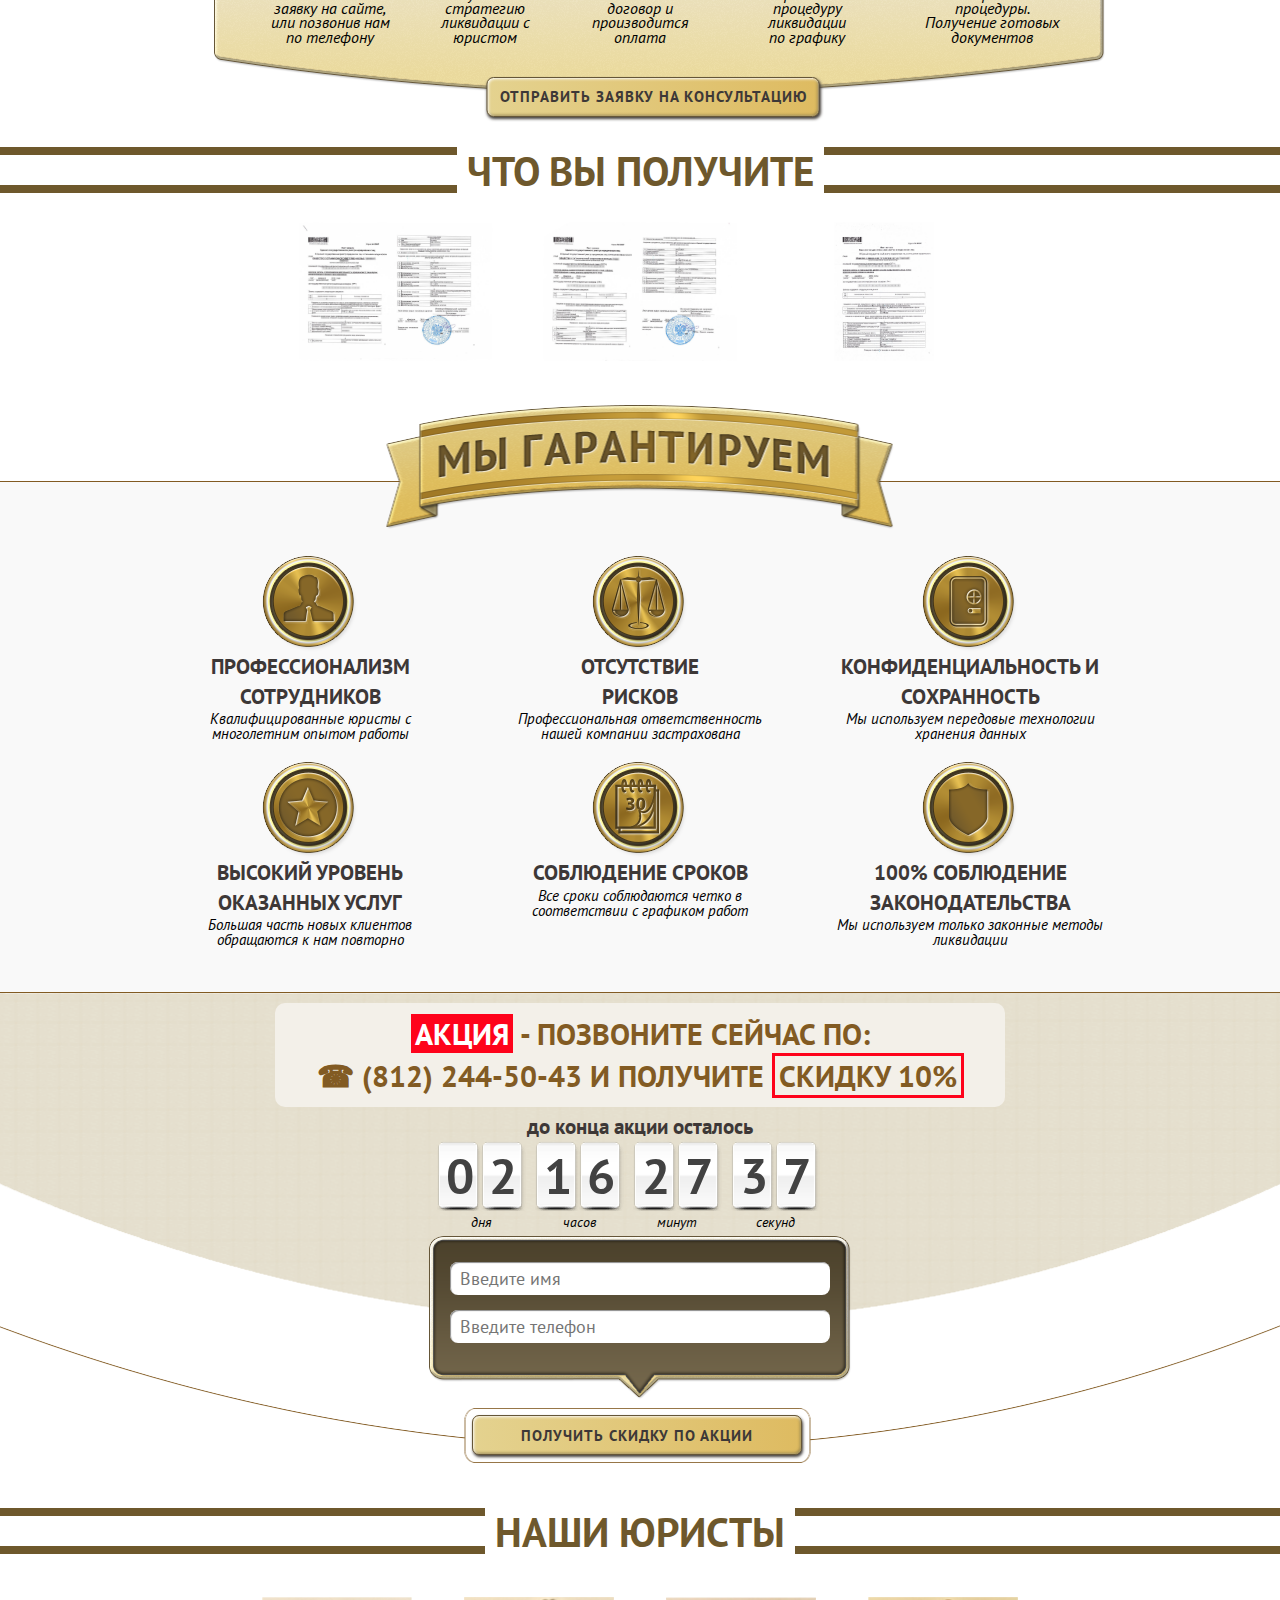
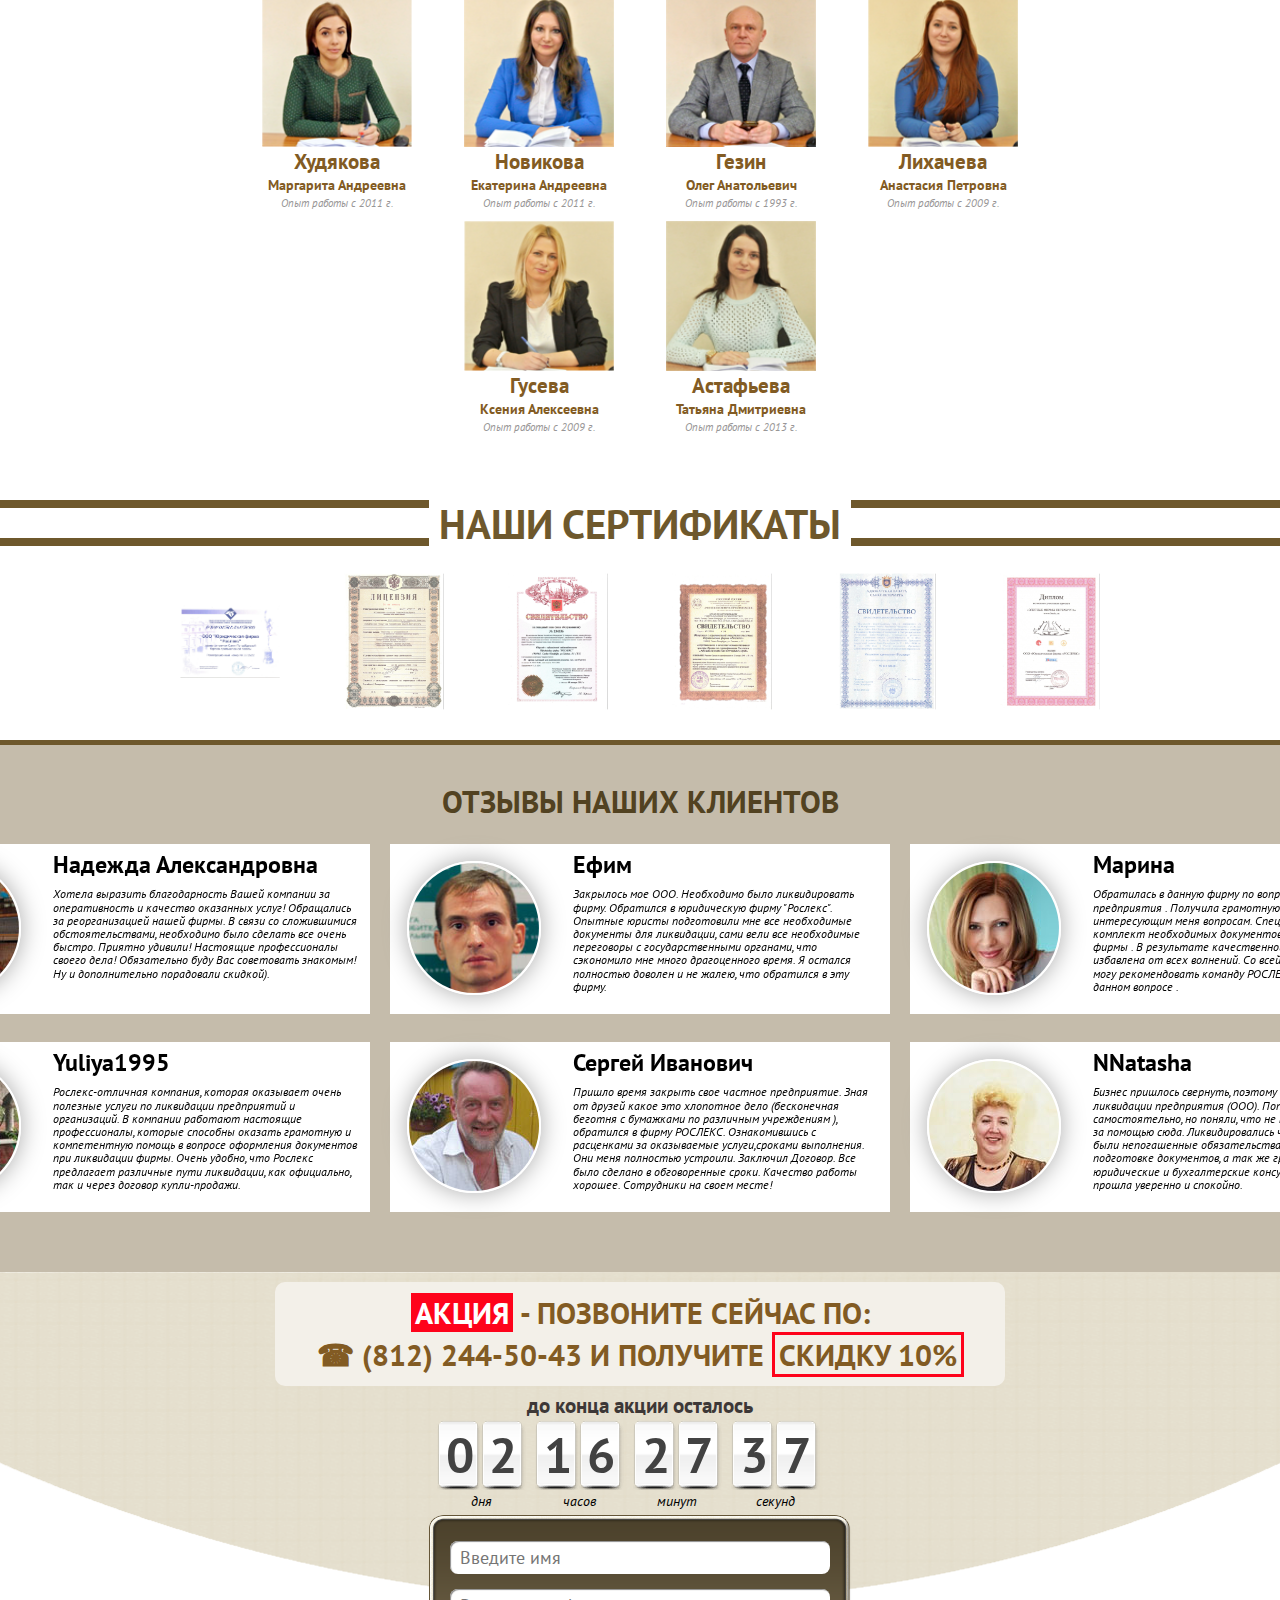
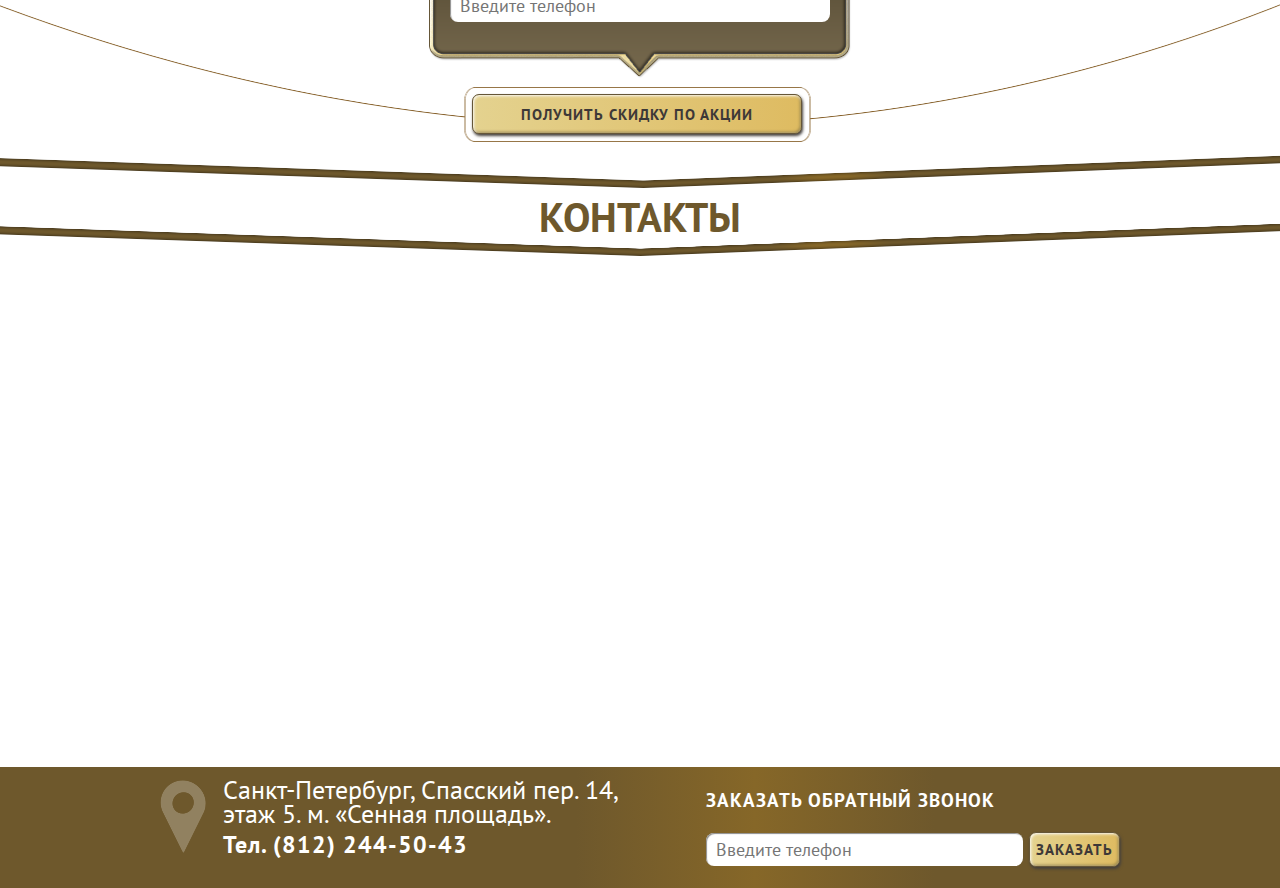
==== commit afe50bd7: "upd" ====
--- a/index.html
+++ b/index.html
@@ -145,7 +145,7 @@
 				<div class="price price--small">
 				<div class="price_item "><div class="price__item_in">
 					<div class="price_item__header price_item__header--brown">
-						<h3>ЧЕРЕЗ РЕОРГАНИЗАЦИЮ</h3>
+						<h3 class="cross">ЧЕРЕЗ РЕОРГАНИЗАЦИЮ</h3>
 					</div>
 					<ul class="price_item__info price_item__info--brown">
 						<li>Поиск компании</li>
@@ -159,7 +159,7 @@
 					<div class="price_item__foo">
 						<div class="price_item__foo_text">
 							<p class="brown">СТОИМОСТЬ: <span><span class="cross">32 000</span> руб.</span></p>
-							<p class="price_item__num"><strong>24 000</strong> руб</p>
+							<p class="price_item__num cross_h"><strong>24 000</strong> руб</p>
 							<p class="brown">2 посещения - 2 месяца</p>
 						</div>
 						<form method="post" name="form-1"class="form copy-form">
@@ -167,7 +167,9 @@
 								<input type="text" name="name" placeholder="Введите имя">
 								<input type="text" name="tell" placeholder="Введите телефон">
 							</div></div>
-							<input type="button" value="заказать" class="button js-open-price-form button--big button--brown feedback button__sumbit">
+							<div class="dis">
+								<input type="button" disabled value="заказать" class="button js-open-price-form button--big button--brown feedback button__sumbit">
+							</div>
 						</form>
 					</div>
 				</div></div>
@@ -407,7 +409,7 @@
 	    <div class="slider__top feedback--brown">
 			<div class="feed">
 				<div class="feedback__author_photo"><div class="feedback__photo_wrap">
-					<img src="img/feed_5.png" alt="">
+					<img src="img/feed_lic_4.jpg" alt="">
 				</div></div>
 				<div class="feedback__text">
 					<h2 class="feedback__author_name">Ефим</h2>
@@ -418,7 +420,7 @@
 			</div>
 				<div class="feed">
 					<div class="feedback__author_photo"><div class="feedback__photo_wrap">
-						<img src="img/feed_1.png" alt="">
+						<img src="img/feed_lic_1.jpg" alt="">
 					</div></div>
 					<div class="feedback__text">
 						<h2 class="feedback__author_name">Марина</h2>
@@ -429,7 +431,7 @@
 				</div>
 				<div class="feed">
 					<div class="feedback__author_photo"><div class="feedback__photo_wrap">
-						<img src="img/feed_2.png" alt="">
+						<img src="img/feed_lic_5.jpg" alt="">
 					</div></div>
 					<div class="feedback__text">
 						<h2 class="feedback__author_name">Ярослав</h2>
@@ -440,7 +442,7 @@
 				</div>
 				<div class="feed">
 					<div class="feedback__author_photo"><div class="feedback__photo_wrap">
-						<img src="img/feed_4.png" alt="">
+						<img src="img/feed_lic_6.jpg" alt="">
 					</div></div>
 					<div class="feedback__text">
 						<h2 class="feedback__author_name">RAAlex</h2>
@@ -451,7 +453,7 @@
 				</div>
 				<div class="feed">
 					<div class="feedback__author_photo"><div class="feedback__photo_wrap">
-						<img src="img/feed_3.png" alt="">
+						<img src="img/feed_lic_2.jpg" alt="">
 					</div></div>
 					<div class="feedback__text">
 						<h2 class="feedback__author_name">Надежда Александровна</h2>
@@ -464,7 +466,7 @@
 	    <div class="slider__bottom feedback--brown">
 				<div class="feed">
 					<div class="feedback__author_photo"><div class="feedback__photo_wrap">
-						<img src="img/feed_8.png" alt="">
+						<img src="img/feed_lic_7.jpg" alt="">
 					</div></div>
 					<div class="feedback__text">
 						<h2 class="feedback__author_name">Сергей Иванович</h2>
@@ -475,7 +477,7 @@
 				</div>
 				<div class="feed">
 					<div class="feedback__author_photo"><div class="feedback__photo_wrap">
-						<img src="img/feed_7.png" alt="">
+						<img src="img/feed_lic_12.jpg" alt="">
 					</div></div>
 					<div class="feedback__text">
 						<h2 class="feedback__author_name">NNatasha</h2>
@@ -486,7 +488,7 @@
 				</div>
 				<div class="feed">
 					<div class="feedback__author_photo"><div class="feedback__photo_wrap">
-						<img src="img/feed_6.png" alt="">
+						<img src="img/feed_lic_11.jpg" alt="">
 					</div></div>
 					<div class="feedback__text">
 						<h2 class="feedback__author_name">Елена</h2>
@@ -497,7 +499,7 @@
 				</div>
 				<div class="feed">
 					<div class="feedback__author_photo"><div class="feedback__photo_wrap">
-						<img src="img/feed_10.png" alt="">
+						<img src="img/feed_lic_9.jpg" alt="">
 					</div></div>
 					<div class="feedback__text">
 						<h2 class="feedback__author_name">Валерий Иванович</h2>
@@ -508,7 +510,7 @@
 				</div>
 				<div class="feed">
 					<div class="feedback__author_photo"><div class="feedback__photo_wrap">
-						<img src="img/feed_9.png" alt="">
+						<img src="img/feed_lic_3.jpg" alt="">
 					</div></div>
 					<div class="feedback__text">
 						<h2 class="feedback__author_name">Yuliya1995</h2>
--- a/css/screen.css
+++ b/css/screen.css
@@ -1,3 +1,4 @@
+@charset "UTF-8";
 @import url("http://fonts.googleapis.com/css?family=PT+Sans:400,700,400italic&subset=cyrillic,latin");
 @import url("http://fonts.googleapis.com/css?family=PT+Sans+Narrow&subset=latin,cyrillic");
 html, body, div, span, applet, object, iframe, h1, h2, h3, h4, h5, h6, p, blockquote, pre, a, abbr, acronym, address, big, cite, code, del, dfn, em, img, ins, kbd, q, s, samp, small, strike, strong, sub, sup, tt, var, b, u, i, center, dl, dt, dd, ol, ul, li, fieldset, form, label, legend, table, caption, tbody, tfoot, thead, tr, th, td, article, aside, canvas, details, embed, figure, figcaption, footer, header, hgroup, menu, nav, output, ruby, section, summary, time, mark, audio, video { margin: 0; padding: 0; border: 0; vertical-align: baseline; }
@@ -134,6 +135,9 @@
 .rates .price_item .price__item_in { padding: 8px; position: relative; height: 100%; display: table; }
 .rates .price_item .price_item__header { width: 100%; height: 65px; -moz-border-radius: 10px; -webkit-border-radius: 10px; border-radius: 10px; background-color: #e8e6e1; text-align: center; display: table; }
 .rates .price_item .price_item__header h3 { font-family: "PT Sans", Arial, sans-serif; font-weight: 700; display: table-cell; vertical-align: middle; text-align: center; }
+.rates .price_item .price_item__header h3.cross { position: relative; }
+.rates .price_item .price_item__header h3.cross:before { content: ""; display: block; position: absolute; height: 1px; width: 83%; background-color: black; left: 50%; -moz-transform: translate(-50%, 0); -ms-transform: translate(-50%, 0); -webkit-transform: translate(-50%, 0); transform: translate(-50%, 0); top: 50%; }
+.rates .price_item .price_item__header h3.cross:after { content: "ПРИОСТАНОВЛЕНА"; display: block; position: absolute; color: #fe031b; left: 50%; -moz-transform: translate(-50%, 0); -ms-transform: translate(-50%, 0); -webkit-transform: translate(-50%, 0); transform: translate(-50%, 0); top: 63%; }
 .rates .price_item .price_item__info { margin-top: 15px; }
 .rates .price_item .price_item__info li { font-family: "PT Sans Narrow", Arial, sans-serif; }
 .rates .price_item .price_item__info li:last-child { border-bottom: 0; }
@@ -345,7 +349,7 @@
 
 .nav--orange { background-color: #fcbc69; }
 
-.nav__list--blue a { color: #445a70; }
+.nav__list--blue a { color: #0a63b0; }
 
 .promo__we--woman { background: url("../img/promo__woman.png") no-repeat 0 0; width: 319px; height: 484px; top: 35px; }
 
@@ -388,8 +392,10 @@
 .price--small .price_item .price_item__foo { bottom: -10px; width: 93%; }
 .price--small .price_item .price_item__foo_text { font-size: 14px; }
 .price--small .price_item .price_item__num { font-size: 22px; }
+.price--small .price_item .price_item__num.cross_h:after { content: " "; display: block; width: 51%; height: 1px; color: #fe031b; position: absolute; border-bottom: 1px solid; left: 50%; -moz-transform: translate(-50%, 0); -ms-transform: translate(-50%, 0); -webkit-transform: translate(-50%, 0); transform: translate(-50%, 0); top: 30%; }
 .price--small .button { width: 200px; top: -10px; }
-.price--small .form { top: -9px; }
+.price--small .form { top: -9px; color: black; }
+.price--small .dis:after { content: " "; display: block; width: 39%; height: 1px; color: #fe031b; position: absolute; border-bottom: 1px solid; left: 50%; -moz-transform: translate(-50%, 0); -ms-transform: translate(-50%, 0); -webkit-transform: translate(-50%, 0); transform: translate(-50%, 0); top: 38%; }
 
 .price_item__header--blue h3 { color: #516b85; }
 
@@ -398,6 +404,9 @@
 .price_item__info--brown li { border-bottom: 1px solid #282620; color: #282620; }
 
 .price_item__info--blue li { color: #516b85; border-bottom: 1px solid black; }
+
+.getting__in--scroll { overflow-x: scroll; text-align: left; }
+.getting__in--scroll .getting__list-l { width: 2200px; }
 
 .countdown-rtl { direction: rtl; }
 
